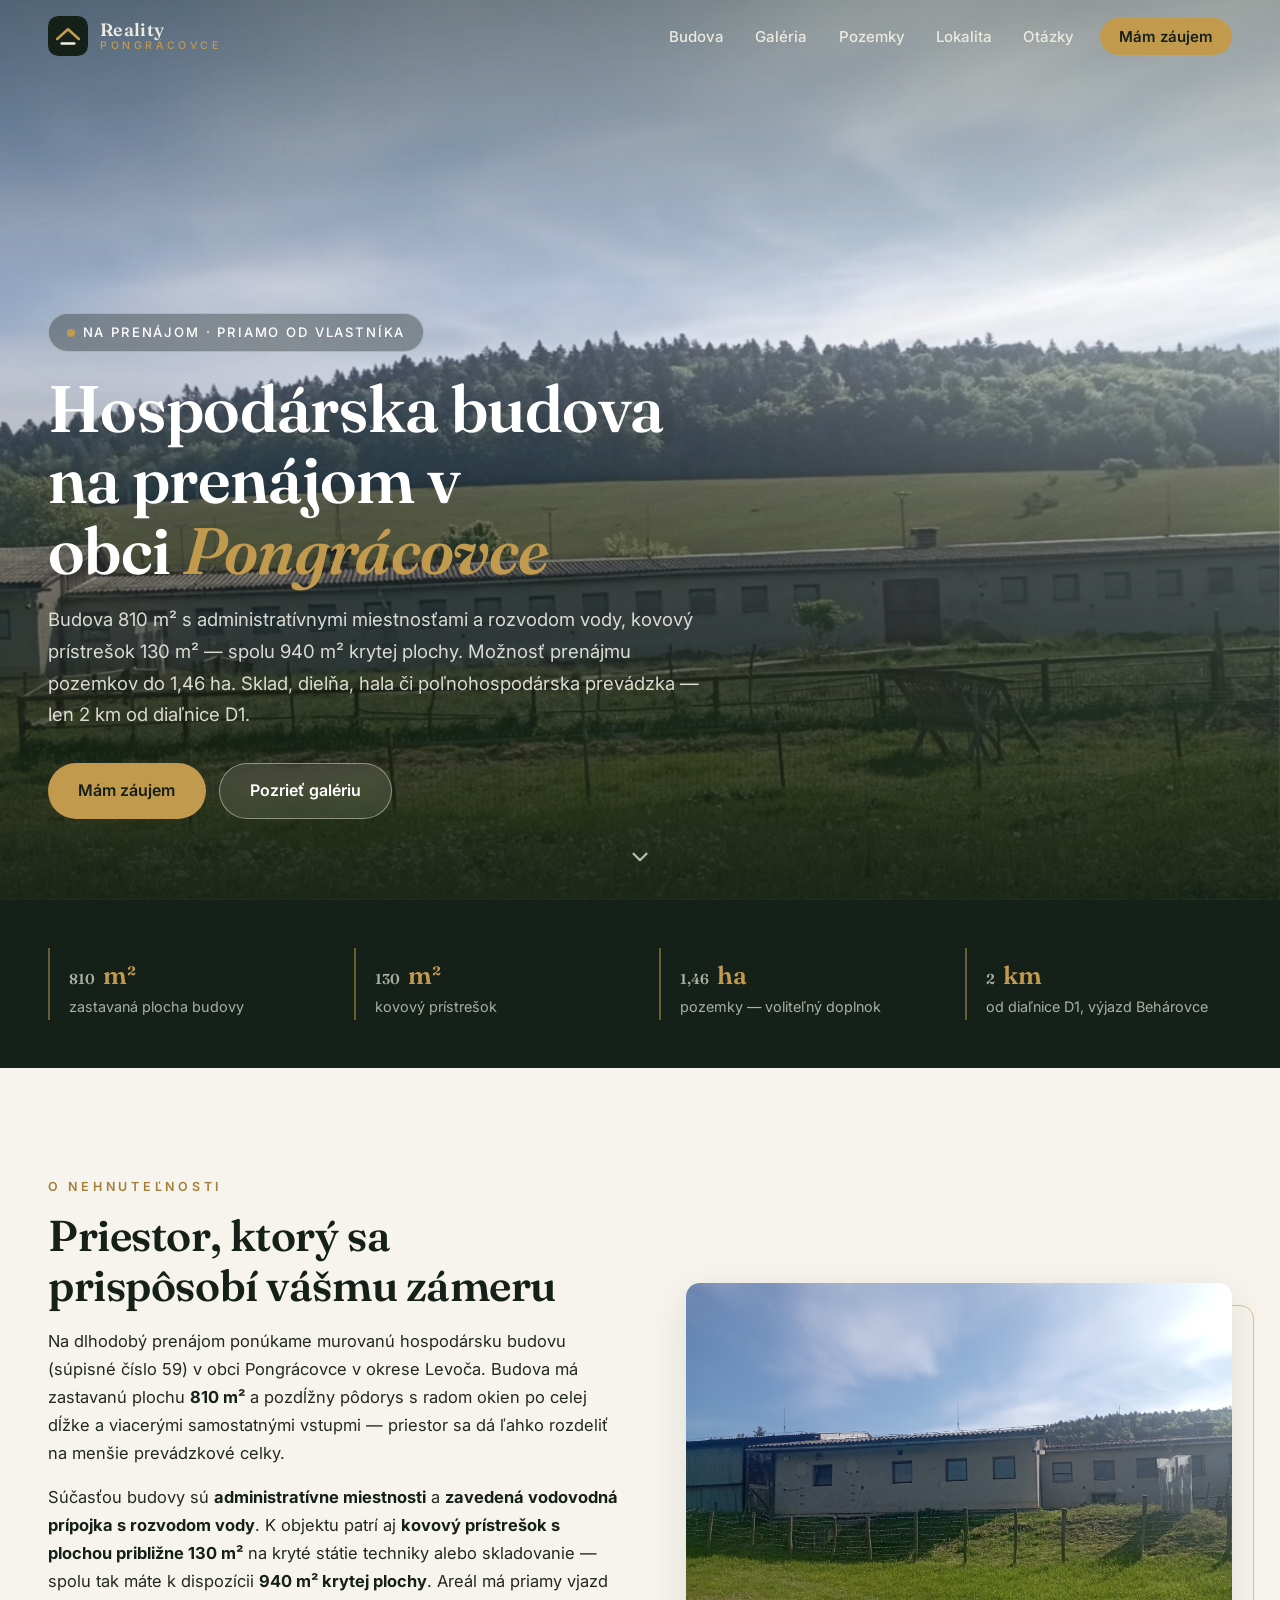
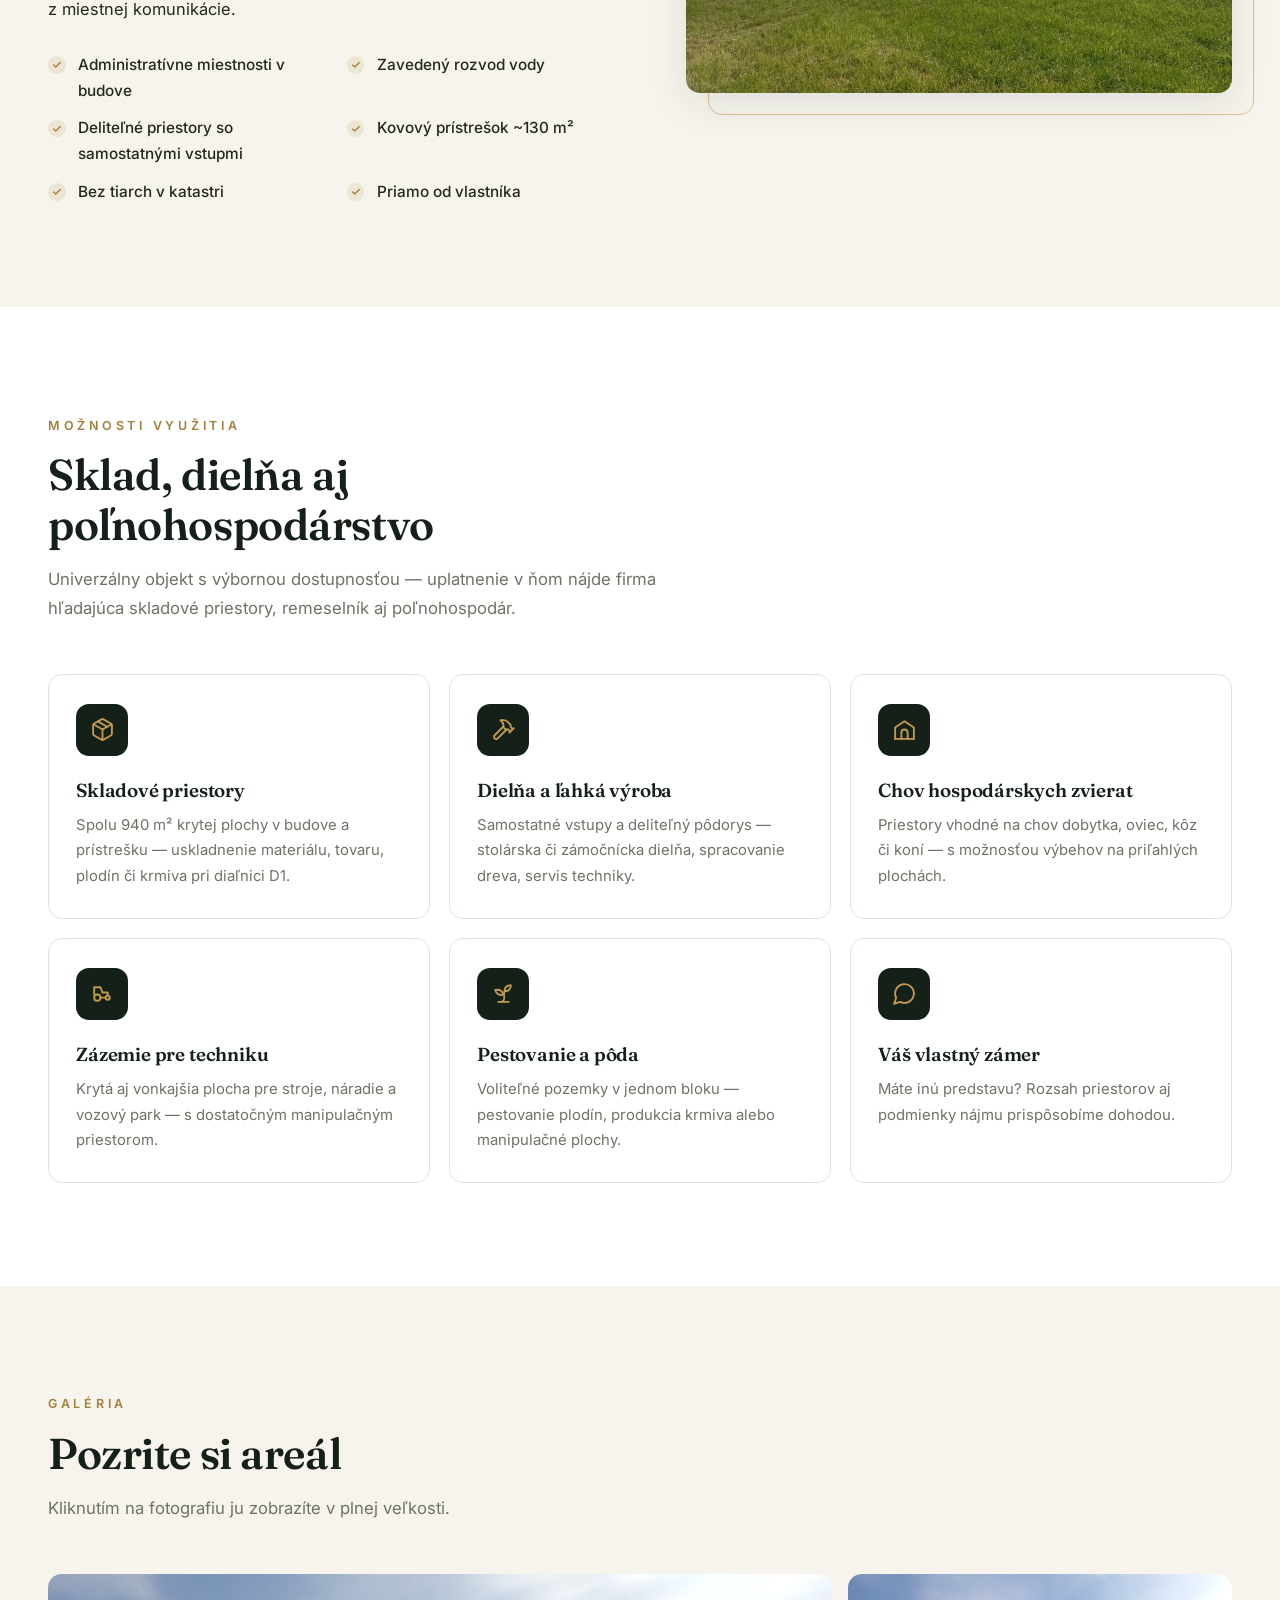
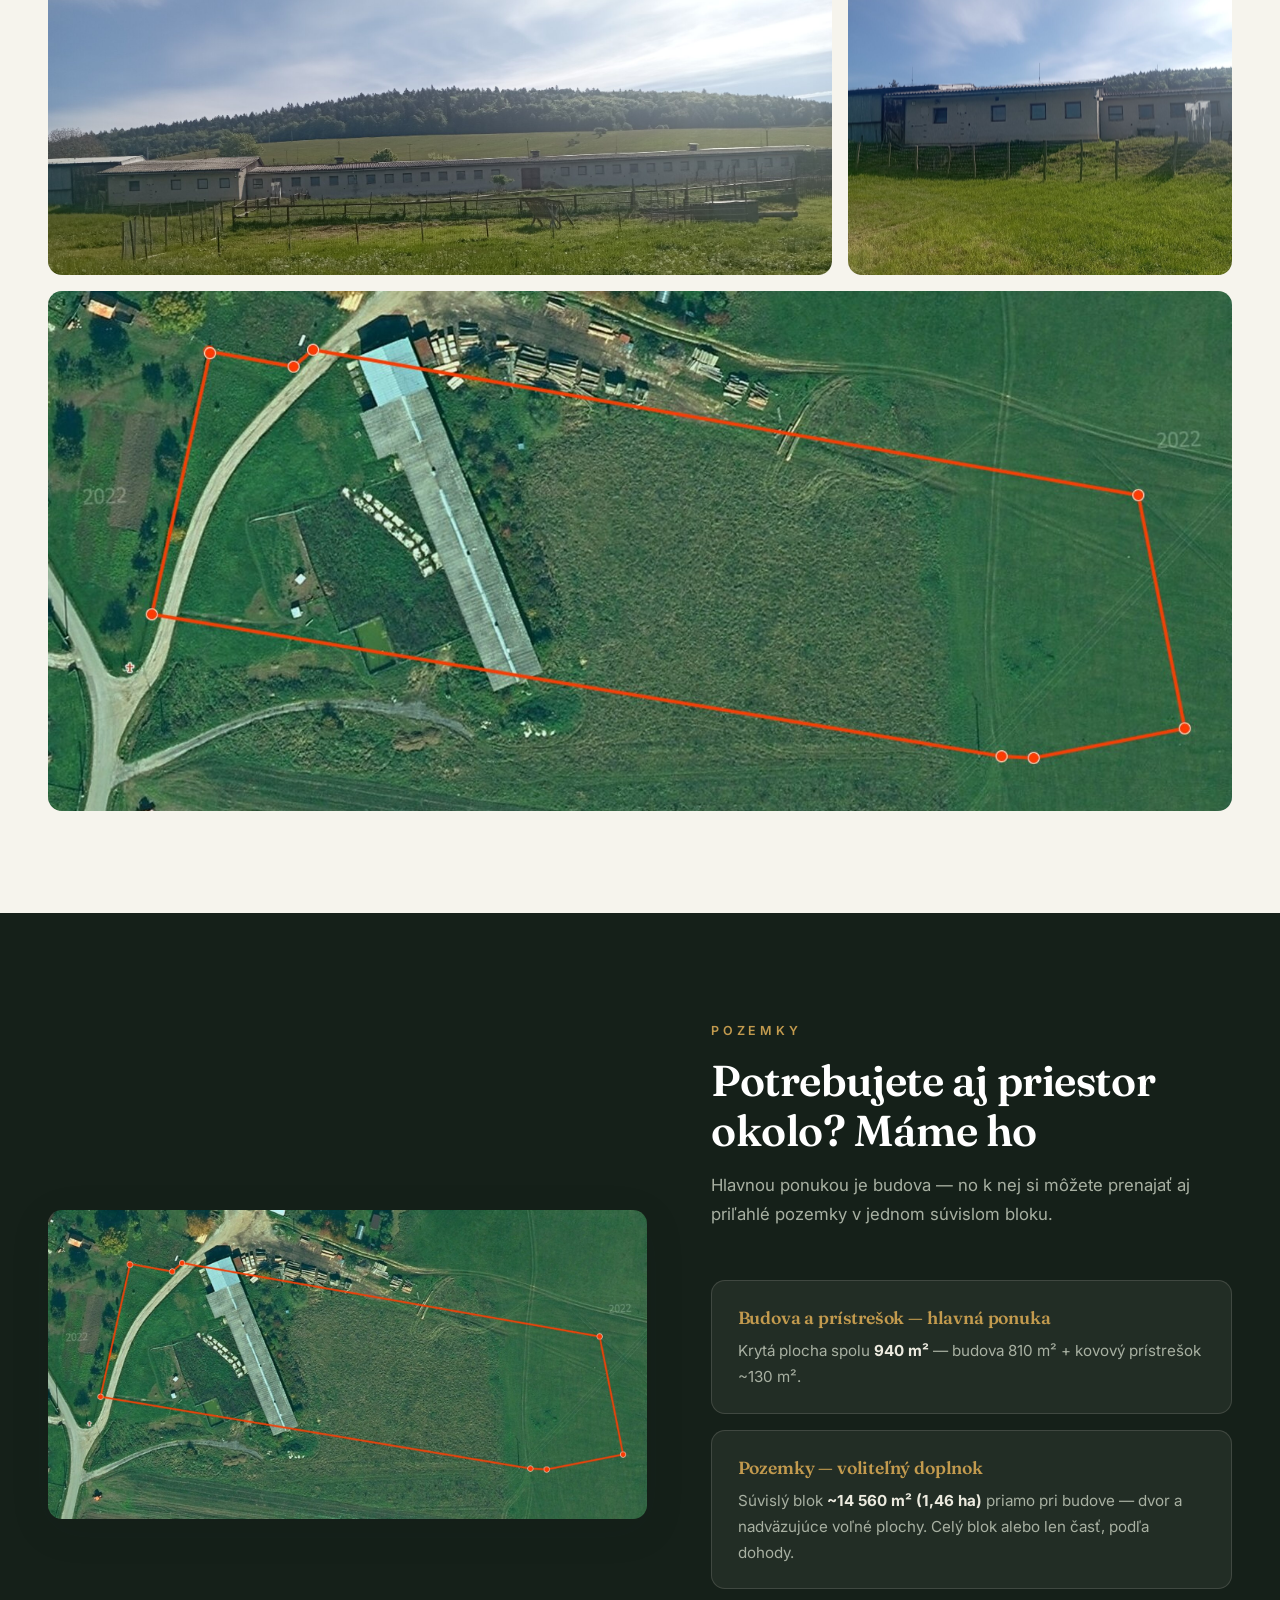
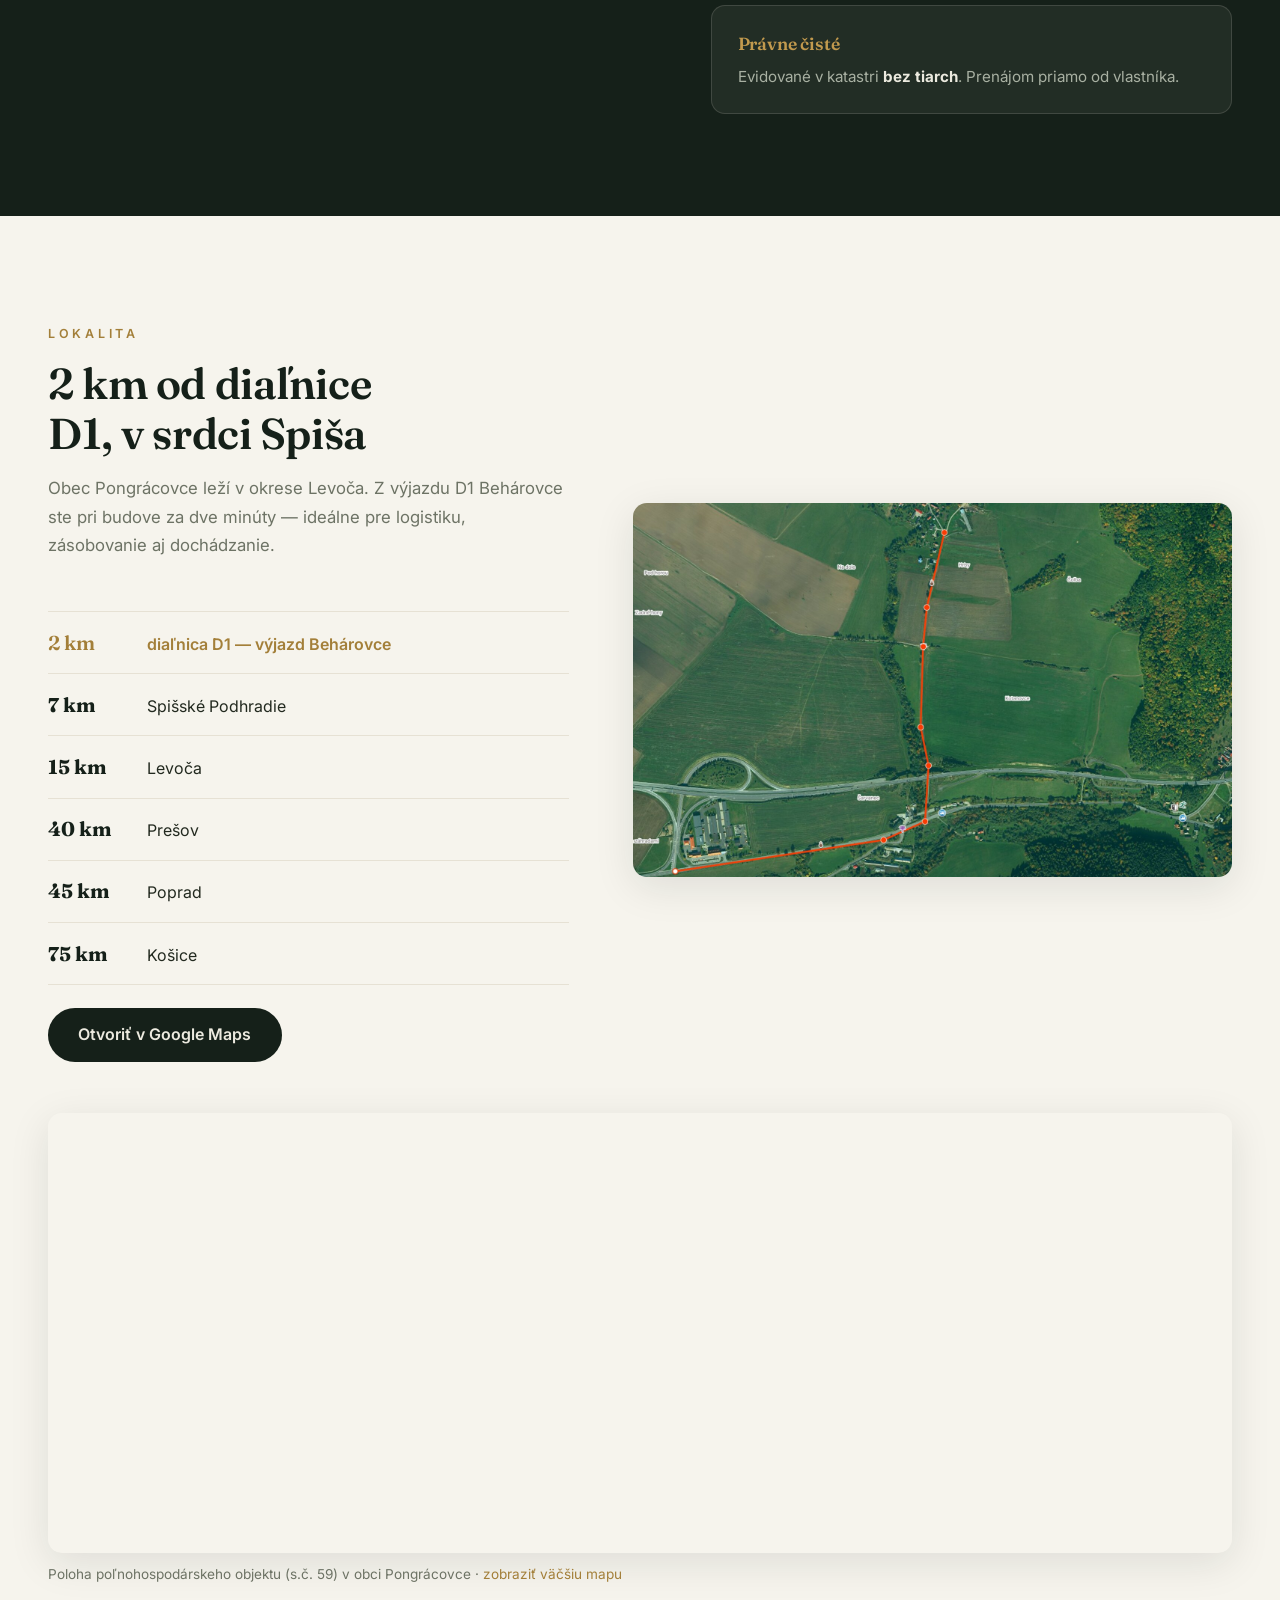
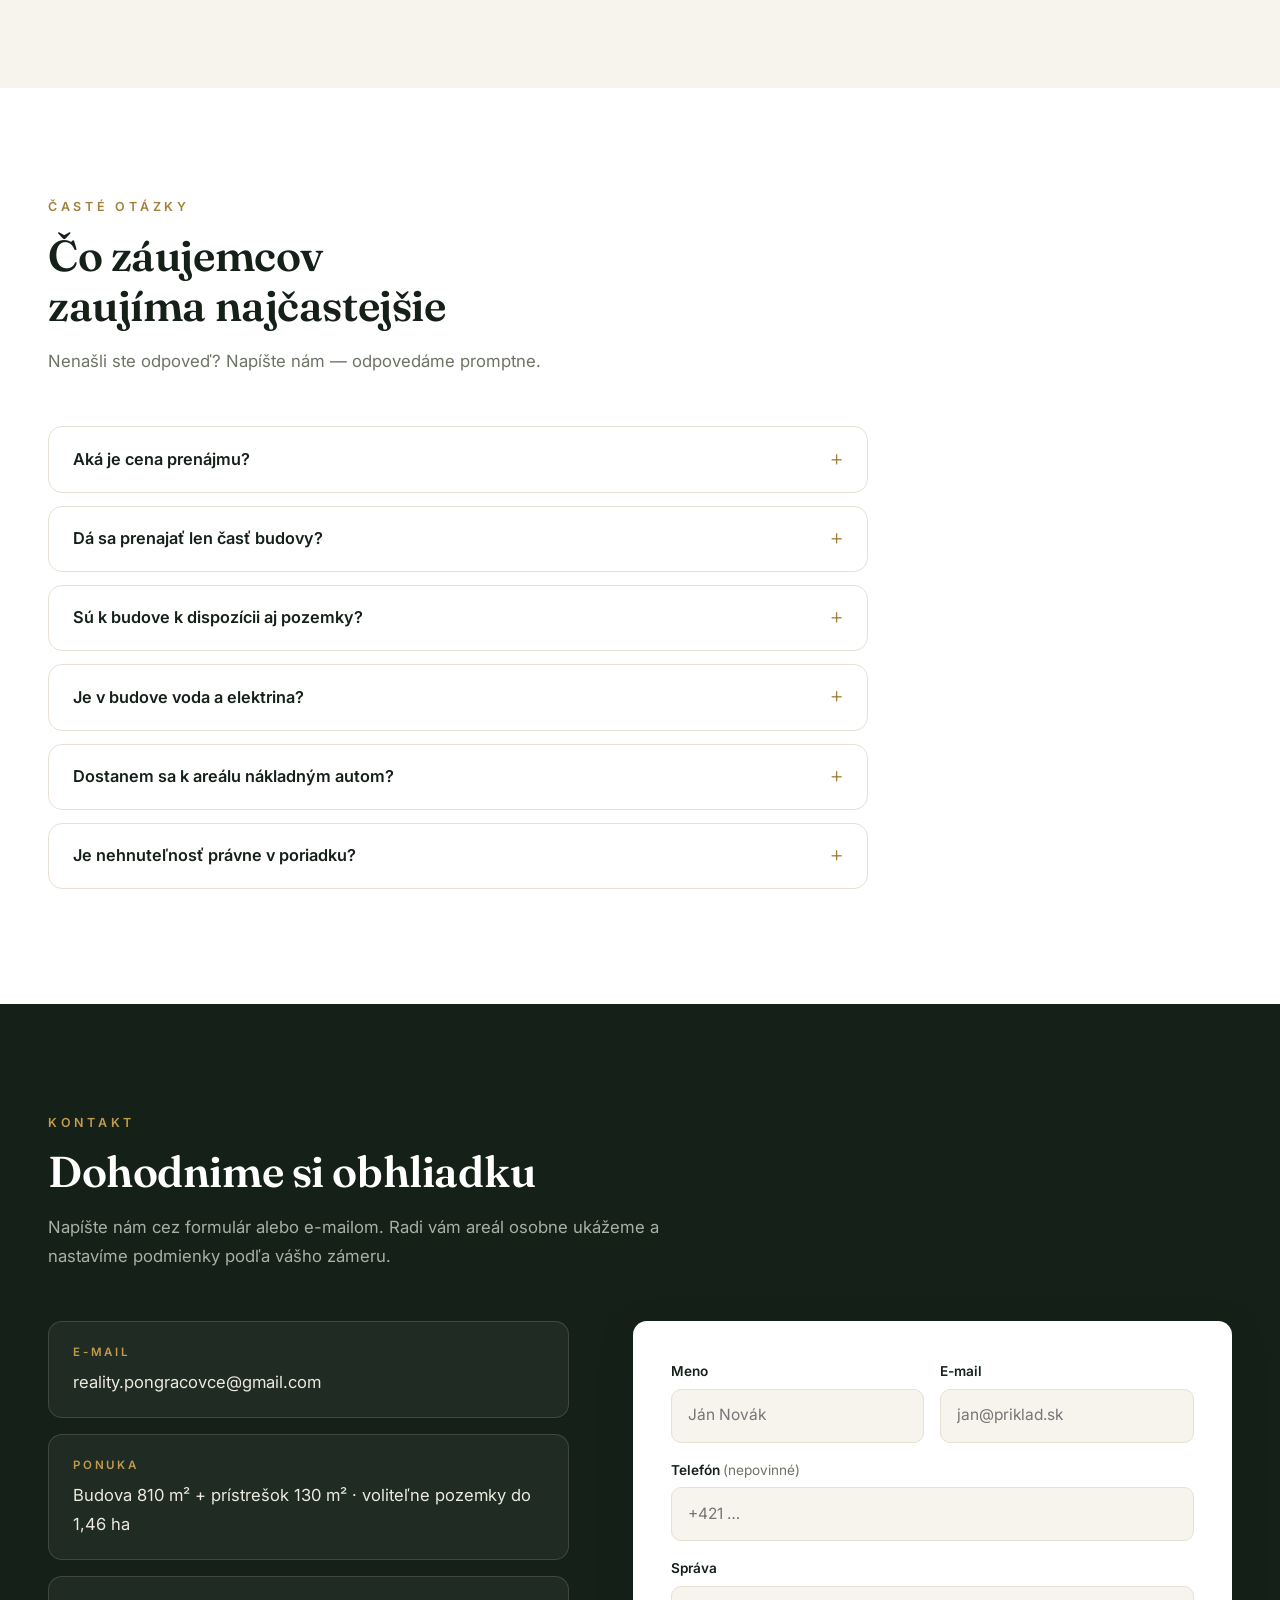
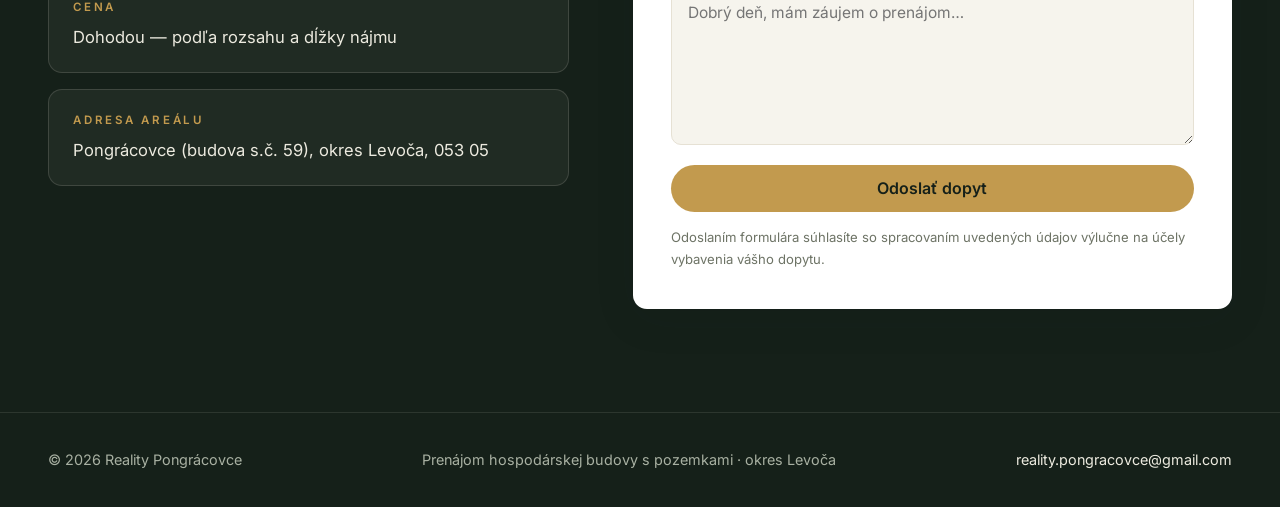
==== index.html @ be2dffda "favicon.ico pre Google a staršie prehliadače" ====
<!DOCTYPE html>
<html lang="sk">
<head>
  <meta charset="UTF-8">
  <meta name="viewport" content="width=device-width, initial-scale=1.0">
  <title>Prenájom hospodárskej budovy s pozemkami | Pongrácovce, okres Levoča — 2 km od D1</title>
  <meta name="description" content="Hospodárska budova na prenájom v obci Pongrácovce (okres Levoča, Spiš) — budova 810 m² a prístrešok 130 m², spolu 940 m² krytej plochy, administratívne miestnosti a rozvod vody. Vhodná ako sklad, dielňa, hala či priestor pre poľnohospodárstvo. Len 2 km od diaľnice D1, priamo od vlastníka.">
  <link rel="canonical" href="https://reality-pongracovce.github.io/">
  <link rel="icon" href="favicon.ico" sizes="48x48 32x32 16x16">
  <link rel="icon" type="image/svg+xml" href="obrazky/logo.svg">
  <link rel="icon" type="image/png" sizes="48x48" href="obrazky/favicon-48.png">
  <link rel="apple-touch-icon" href="obrazky/apple-touch-icon.png">
  <meta property="og:type" content="website">
  <meta property="og:url" content="https://reality-pongracovce.github.io/">
  <meta property="og:title" content="Prenájom hospodárskej budovy s pozemkami — Pongrácovce, 2 km od D1">
  <meta property="og:description" content="Budova 810 m² + prístrešok 130 m² — spolu 940 m² krytej plochy, možnosť pozemkov ~1,46 ha. Sklad, dielňa, hala či poľnohospodárstvo. Priamo od vlastníka.">
  <meta property="og:image" content="https://reality-pongracovce.github.io/obrazky/hospodarska-budova-panorama.jpg">
  <meta property="og:locale" content="sk_SK">
  <link rel="preconnect" href="https://fonts.googleapis.com">
  <link rel="preconnect" href="https://fonts.gstatic.com" crossorigin>
  <link href="https://fonts.googleapis.com/css2?family=Fraunces:ital,wght@0,400;0,600;1,600&family=Inter:wght@400;500;600&display=swap" rel="stylesheet">
  <link rel="stylesheet" href="css/style.css">
  <script type="application/ld+json">
  {
    "@context": "https://schema.org",
    "@type": "Offer",
    "name": "Prenájom hospodárskej budovy s pozemkami — Pongrácovce",
    "url": "https://reality-pongracovce.github.io/",
    "image": "https://reality-pongracovce.github.io/obrazky/hospodarska-budova-panorama.jpg",
    "description": "Hospodárska budova 810 m² s kovovým prístreškom 130 m² na dlhodobý prenájom, 2 km od diaľnice D1 (výjazd Behárovce). Možnosť prenájmu aj priľahlých pozemkov ~14 560 m². Priamo od vlastníka.",
    "businessFunction": "http://purl.org/goodrelations/v1#LeaseOut",
    "areaServed": "Pongrácovce, okres Levoča, Slovensko",
    "availability": "https://schema.org/InStock"
  }
  </script>
  <script type="application/ld+json">
  {
    "@context": "https://schema.org",
    "@type": "FAQPage",
    "mainEntity": [
      {
        "@type": "Question",
        "name": "Aká je cena prenájmu hospodárskej budovy?",
        "acceptedAnswer": { "@type": "Answer", "text": "Cena je dohodou — závisí od rozsahu prenajatých priestorov, prípadných pozemkov a dĺžky nájmu. Napíšte nám a pripravíme férovú ponuku." }
      },
      {
        "@type": "Question",
        "name": "Dá sa prenajať len časť budovy?",
        "acceptedAnswer": { "@type": "Answer", "text": "Áno. Budova má pozdĺžny pôdorys so samostatnými vstupmi, takže sa dá ľahko rozdeliť na viacero prevádzkových častí." }
      },
      {
        "@type": "Question",
        "name": "Sú k budove k dispozícii aj pozemky?",
        "acceptedAnswer": { "@type": "Answer", "text": "Áno, voliteľne. K budove je možné prenajať súvislý blok pozemkov s výmerou približne 14 560 m² — celý alebo len časť, podľa vašich potrieb." }
      },
      {
        "@type": "Question",
        "name": "Je v budove voda a elektrina?",
        "acceptedAnswer": { "@type": "Answer", "text": "V budove je zavedená vodovodná prípojka s rozvodom vody. Elektrické vedenie je pri hranici pozemku — prípojku si nájomca môže zriadiť podľa vlastných potrieb." }
      },
      {
        "@type": "Question",
        "name": "Dostanem sa k areálu nákladným autom?",
        "acceptedAnswer": { "@type": "Answer", "text": "Áno. Areál má priamy vjazd z miestnej komunikácie s dostatočným manipulačným priestorom pre nákladné vozidlá a poľnohospodársku techniku. Diaľnica D1 (výjazd Behárovce) je vzdialená 2 km." }
      },
      {
        "@type": "Question",
        "name": "Je nehnuteľnosť právne v poriadku?",
        "acceptedAnswer": { "@type": "Answer", "text": "Áno, nehnuteľnosti sú v katastri evidované bez tiarch a prenajímate si priamo od vlastníka." }
      }
    ]
  }
  </script>
</head>
<body>

<header class="top">
  <div class="top-in">
    <a class="brand" href="#uvod" aria-label="Reality Pongrácovce — úvod">
      <img src="obrazky/logo.svg" alt="">
      <span class="brand-name">Reality<small>Pongrácovce</small></span>
    </a>
    <button class="burger" aria-label="Otvoriť menu">
      <svg viewBox="0 0 24 24" fill="none" stroke="currentColor" stroke-width="2" stroke-linecap="round"><line x1="4" y1="7" x2="20" y2="7"/><line x1="4" y1="12" x2="20" y2="12"/><line x1="4" y1="17" x2="20" y2="17"/></svg>
    </button>
    <nav>
      <ul class="nav">
        <li><a href="#budova">Budova</a></li>
        <li><a href="#galeria">Galéria</a></li>
        <li><a href="#pozemky">Pozemky</a></li>
        <li><a href="#lokalita">Lokalita</a></li>
        <li><a href="#faq">Otázky</a></li>
        <li><a href="#kontakt" class="nav-cta">Mám záujem</a></li>
      </ul>
    </nav>
  </div>
</header>

<section class="hero" id="uvod">
  <div class="hero-img">
    <img src="obrazky/hospodarska-budova-panorama.jpg" alt="Hospodárska budova na prenájom v obci Pongrácovce, okres Levoča" fetchpriority="high">
  </div>
  <div class="hero-in">
    <span class="badge">Na prenájom · priamo od vlastníka</span>
    <h1>Hospodárska budova na prenájom v obci <em>Pongrácovce</em></h1>
    <p class="hero-sub">Budova 810 m² s administratívnymi miestnosťami a rozvodom vody, kovový prístrešok 130 m² — spolu 940 m² krytej plochy. Možnosť prenájmu pozemkov do 1,46 ha. Sklad, dielňa, hala či poľnohospodárska prevádzka — len 2 km od diaľnice D1.</p>
    <div class="hero-cta">
      <a class="btn btn-brass" href="#kontakt">Mám záujem</a>
      <a class="btn btn-ghost" href="#galeria">Pozrieť galériu</a>
    </div>
  </div>
  <a class="scroll-hint" href="#parametre" aria-label="Posunúť nižšie">
    <svg viewBox="0 0 24 24" fill="none" stroke="currentColor" stroke-width="2" stroke-linecap="round" stroke-linejoin="round"><path d="m6 9 6 6 6-6"/></svg>
  </a>
</section>

<section class="stats" id="parametre">
  <div class="stats-in">
    <div class="stat reveal"><b><span data-count="810">0</span> <span class="unit">m²</span></b><span>zastavaná plocha budovy</span></div>
    <div class="stat reveal reveal-d1"><b><span data-count="130">0</span> <span class="unit">m²</span></b><span>kovový prístrešok</span></div>
    <div class="stat reveal reveal-d2"><b><span data-count="1,46">0</span> <span class="unit">ha</span></b><span>pozemky — voliteľný doplnok</span></div>
    <div class="stat reveal reveal-d3"><b><span data-count="2">0</span> <span class="unit">km</span></b><span>od diaľnice D1, výjazd Behárovce</span></div>
  </div>
</section>

<section class="sec" id="budova">
  <div class="wrap about">
    <div class="reveal">
      <span class="kicker">O nehnuteľnosti</span>
      <h2>Priestor, ktorý sa prispôsobí vášmu zámeru</h2>
      <p>Na dlhodobý prenájom ponúkame murovanú hospodársku budovu (súpisné číslo 59) v obci Pongrácovce v okrese Levoča. Budova má zastavanú plochu <strong>810 m²</strong> a pozdĺžny pôdorys s radom okien po celej dĺžke a viacerými samostatnými vstupmi — priestor sa dá ľahko rozdeliť na menšie prevádzkové celky.</p>
      <p>Súčasťou budovy sú <strong>administratívne miestnosti</strong> a <strong>zavedená vodovodná prípojka s rozvodom vody</strong>. K objektu patrí aj <strong>kovový prístrešok s plochou približne 130 m²</strong> na kryté státie techniky alebo skladovanie — spolu tak máte k dispozícii <strong>940 m² krytej plochy</strong>. Areál má priamy vjazd z miestnej komunikácie.</p>
      <ul class="checks">
        <li>Administratívne miestnosti v budove</li>
        <li>Zavedený rozvod vody</li>
        <li>Deliteľné priestory so samostatnými vstupmi</li>
        <li>Kovový prístrešok ~130 m²</li>
        <li>Bez tiarch v katastri</li>
        <li>Priamo od vlastníka</li>
      </ul>
    </div>
    <div class="about-media reveal reveal-d1">
      <img src="obrazky/hospodarska-budova-fasada.jpg" alt="Fasáda hospodárskej budovy s radom okien — nájom budovy Pongrácovce">
    </div>
  </div>
</section>

<section class="sec sec-white" id="vyuzitie">
  <div class="wrap">
    <span class="kicker reveal">Možnosti využitia</span>
    <h2 class="reveal">Sklad, dielňa aj poľnohospodárstvo</h2>
    <p class="lead reveal">Univerzálny objekt s výbornou dostupnosťou — uplatnenie v ňom nájde firma hľadajúca skladové priestory, remeselník aj poľnohospodár.</p>
    <div class="uses">
      <article class="use reveal">
        <div class="ic"><svg viewBox="0 0 24 24" fill="none" stroke="currentColor" stroke-width="1.8" stroke-linecap="round" stroke-linejoin="round"><path d="M16.5 9.4 7.55 4.24"/><path d="M21 16V8a2 2 0 0 0-1-1.73l-7-4a2 2 0 0 0-2 0l-7 4A2 2 0 0 0 3 8v8a2 2 0 0 0 1 1.73l7 4a2 2 0 0 0 2 0l7-4A2 2 0 0 0 21 16z"/><polyline points="3.29 7 12 12 20.71 7"/><line x1="12" y1="22" x2="12" y2="12"/></svg></div>
        <h3>Skladové priestory</h3>
        <p>Spolu 940 m² krytej plochy v budove a prístrešku — uskladnenie materiálu, tovaru, plodín či krmiva pri diaľnici D1.</p>
      </article>
      <article class="use reveal reveal-d1">
        <div class="ic"><svg viewBox="0 0 24 24" fill="none" stroke="currentColor" stroke-width="1.8" stroke-linecap="round" stroke-linejoin="round"><path d="m15 12-8.5 8.5a2.12 2.12 0 1 1-3-3L12 9"/><path d="M17.64 15 22 10.64"/><path d="m20.91 11.7-1.25-1.25c-.6-.6-.93-1.4-.93-2.25v-.86L16.01 4.6a5.56 5.56 0 0 0-3.94-1.64H9l.92.82A6.18 6.18 0 0 1 12 8.4v1.56l2 2h2.47l2.26 1.91"/></svg></div>
        <h3>Dielňa a ľahká výroba</h3>
        <p>Samostatné vstupy a deliteľný pôdorys — stolárska či zámočnícka dielňa, spracovanie dreva, servis techniky.</p>
      </article>
      <article class="use reveal reveal-d2">
        <div class="ic"><svg viewBox="0 0 24 24" fill="none" stroke="currentColor" stroke-width="1.8" stroke-linecap="round" stroke-linejoin="round"><path d="M3 21V10l9-6 9 6v11"/><path d="M3 21h18"/><path d="M9 21v-6a3 3 0 0 1 6 0v6"/></svg></div>
        <h3>Chov hospodárskych zvierat</h3>
        <p>Priestory vhodné na chov dobytka, oviec, kôz či koní — s možnosťou výbehov na priľahlých plochách.</p>
      </article>
      <article class="use reveal">
        <div class="ic"><svg viewBox="0 0 24 24" fill="none" stroke="currentColor" stroke-width="1.8" stroke-linecap="round" stroke-linejoin="round"><path d="M4 13V6h6l2 5"/><path d="M12 11h5v3"/><circle cx="7" cy="16" r="3"/><circle cx="17" cy="16" r="2"/><path d="M10 16h5"/></svg></div>
        <h3>Zázemie pre techniku</h3>
        <p>Krytá aj vonkajšia plocha pre stroje, náradie a vozový park — s dostatočným manipulačným priestorom.</p>
      </article>
      <article class="use reveal reveal-d1">
        <div class="ic"><svg viewBox="0 0 24 24" fill="none" stroke="currentColor" stroke-width="1.8" stroke-linecap="round" stroke-linejoin="round"><path d="M7 20h10"/><path d="M10 20c5.5-2.5.8-6.4 3-10"/><path d="M9.5 9.4c1.1.8 1.8 2.2 2.3 3.7-2 .4-3.5.4-4.8-.3-1.2-.6-2.3-1.9-3-4.2 2.8-.5 4.4 0 5.5.8z"/><path d="M14.1 6a7 7 0 0 0-1.1 4c1.9-.1 3.3-.6 4.3-1.4 1-1 1.6-2.3 1.7-4.6-2.7.1-4 1-4.9 2z"/></svg></div>
        <h3>Pestovanie a pôda</h3>
        <p>Voliteľné pozemky v jednom bloku — pestovanie plodín, produkcia krmiva alebo manipulačné plochy.</p>
      </article>
      <article class="use reveal reveal-d2">
        <div class="ic"><svg viewBox="0 0 24 24" fill="none" stroke="currentColor" stroke-width="1.8" stroke-linecap="round" stroke-linejoin="round"><path d="M7.9 20A9 9 0 1 0 4 16.1L2 22Z"/></svg></div>
        <h3>Váš vlastný zámer</h3>
        <p>Máte inú predstavu? Rozsah priestorov aj podmienky nájmu prispôsobíme dohodou.</p>
      </article>
    </div>
  </div>
</section>

<section class="sec" id="galeria">
  <div class="wrap">
    <span class="kicker reveal">Galéria</span>
    <h2 class="reveal">Pozrite si areál</h2>
    <p class="lead reveal">Kliknutím na fotografiu ju zobrazíte v plnej veľkosti.</p>
    <div class="gallery">
      <figure class="wide reveal">
        <img src="obrazky/hospodarska-budova-panorama.jpg" alt="Panoráma hospodárskej budovy na prenájom — Pongrácovce, okres Levoča" loading="lazy">
        <figcaption>Celkový pohľad na budovu</figcaption>
      </figure>
      <figure class="reveal reveal-d1">
        <img src="obrazky/hospodarska-budova-fasada.jpg" alt="Fasáda prenajímanej hospodárskej budovy s oknami" loading="lazy">
        <figcaption>Fasáda s radom okien</figcaption>
      </figure>
      <figure class="full reveal">
        <img src="obrazky/letecka-mapa-hranice-pozemkov.jpg" alt="Letecká snímka pozemkov s vyznačenými hranicami" loading="lazy">
        <figcaption>Letecká snímka s hranicami pozemkov</figcaption>
      </figure>
    </div>
  </div>
</section>

<section class="sec sec-dark" id="pozemky">
  <div class="wrap land">
    <div class="reveal">
      <img src="obrazky/letecka-mapa-hranice-pozemkov.jpg" alt="Súvislý blok pozemkov na prenájom pri hospodárskej budove — červené ohraničenie">
    </div>
    <div>
      <span class="kicker reveal">Pozemky</span>
      <h2 class="reveal">Potrebujete aj priestor okolo? Máme ho</h2>
      <p class="lead reveal">Hlavnou ponukou je budova — no k nej si môžete prenajať aj priľahlé pozemky v jednom súvislom bloku.</p>
      <div class="land-cards">
        <div class="land-card reveal">
          <h3>Budova a prístrešok — hlavná ponuka</h3>
          <p>Krytá plocha spolu <strong>940 m²</strong> — budova 810 m² + kovový prístrešok ~130 m².</p>
        </div>
        <div class="land-card reveal reveal-d1">
          <h3>Pozemky — voliteľný doplnok</h3>
          <p>Súvislý blok <strong>~14 560 m² (1,46 ha)</strong> priamo pri budove — dvor a nadväzujúce voľné plochy. Celý blok alebo len časť, podľa dohody.</p>
        </div>
        <div class="land-card reveal reveal-d2">
          <h3>Právne čisté</h3>
          <p>Evidované v katastri <strong>bez tiarch</strong>. Prenájom priamo od vlastníka.</p>
        </div>
      </div>
    </div>
  </div>
</section>

<section class="sec" id="lokalita">
  <div class="wrap loc">
    <div>
      <span class="kicker reveal">Lokalita</span>
      <h2 class="reveal">2 km od diaľnice D1, v srdci Spiša</h2>
      <p class="lead reveal">Obec Pongrácovce leží v okrese Levoča. Z výjazdu D1 Behárovce ste pri budove za dve minúty — ideálne pre logistiku, zásobovanie aj dochádzanie.</p>
      <ul class="dist reveal">
        <li class="hl"><b>2 km</b> diaľnica D1 — výjazd Behárovce</li>
        <li><b>7 km</b> Spišské Podhradie</li>
        <li><b>15 km</b> Levoča</li>
        <li><b>40 km</b> Prešov</li>
        <li><b>45 km</b> Poprad</li>
        <li><b>75 km</b> Košice</li>
      </ul>
      <p class="reveal" style="margin-top: 1.4rem;">
        <a class="btn btn-dark" href="https://www.google.com/maps?q=49.01745,20.82452" target="_blank" rel="noopener">Otvoriť v Google Maps</a>
      </p>
    </div>
    <div class="reveal reveal-d1">
      <img src="obrazky/dialnica-d1-vzdialenost-2km.jpg" alt="Satelitná mapa — vzdialenosť 2 km z diaľnice D1 k budove v Pongrácovciach">
    </div>
  </div>
  <div class="wrap">
    <div class="map-embed reveal">
      <iframe
        title="Mapa — poľnohospodársky objekt Pongrácovce"
        src="https://www.openstreetmap.org/export/embed.html?bbox=20.80953%2C49.00945%2C20.83953%2C49.02545&amp;layer=mapnik&amp;marker=49.01745%2C20.82452"
        loading="lazy"
        referrerpolicy="no-referrer-when-downgrade"></iframe>
      <p class="map-note">Poloha poľnohospodárskeho objektu (s.č. 59) v obci Pongrácovce · <a href="https://www.openstreetmap.org/?mlat=49.01745&amp;mlon=20.82452#map=16/49.01745/20.82452" target="_blank" rel="noopener">zobraziť väčšiu mapu</a></p>
    </div>
  </div>
</section>

<section class="sec sec-white" id="faq">
  <div class="wrap">
    <span class="kicker reveal">Časté otázky</span>
    <h2 class="reveal">Čo záujemcov zaujíma najčastejšie</h2>
    <p class="lead reveal">Nenašli ste odpoveď? Napíšte nám — odpovedáme promptne.</p>
    <div class="faq">
      <details class="reveal">
        <summary>Aká je cena prenájmu?</summary>
        <div class="a">Cena je dohodou — závisí od rozsahu prenajatých priestorov, prípadných pozemkov a dĺžky nájmu. Napíšte nám, čo plánujete, a pripravíme férovú ponuku.</div>
      </details>
      <details class="reveal">
        <summary>Dá sa prenajať len časť budovy?</summary>
        <div class="a">Áno. Budova má pozdĺžny pôdorys so samostatnými vstupmi, takže sa dá ľahko rozdeliť na viacero prevádzkových častí.</div>
      </details>
      <details class="reveal">
        <summary>Sú k budove k dispozícii aj pozemky?</summary>
        <div class="a">Áno, voliteľne. K budove je možné prenajať súvislý blok pozemkov s výmerou približne 14 560 m² — celý alebo len časť, podľa vašich potrieb.</div>
      </details>
      <details class="reveal">
        <summary>Je v budove voda a elektrina?</summary>
        <div class="a">V budove je zavedená vodovodná prípojka s rozvodom vody. Elektrické vedenie je pri hranici pozemku — prípojku si nájomca môže zriadiť podľa vlastných potrieb.</div>
      </details>
      <details class="reveal">
        <summary>Dostanem sa k areálu nákladným autom?</summary>
        <div class="a">Áno. Areál má priamy vjazd z miestnej komunikácie s dostatočným manipulačným priestorom pre nákladné vozidlá a poľnohospodársku techniku. Diaľnica D1 (výjazd Behárovce) je vzdialená 2 km.</div>
      </details>
      <details class="reveal">
        <summary>Je nehnuteľnosť právne v poriadku?</summary>
        <div class="a">Áno, nehnuteľnosti sú v katastri evidované bez tiarch a prenajímate si priamo od vlastníka.</div>
      </details>
    </div>
  </div>
</section>

<section class="sec sec-dark" id="kontakt">
  <div class="wrap">
    <span class="kicker reveal">Kontakt</span>
    <h2 class="reveal">Dohodnime si obhliadku</h2>
    <p class="lead reveal">Napíšte nám cez formulár alebo e-mailom. Radi vám areál osobne ukážeme a nastavíme podmienky podľa vášho zámeru.</p>
    <div class="contact">
      <div class="c-cards">
        <div class="c-card reveal">
          <h3>E-mail</h3>
          <p><a href="mailto:reality.pongracovce@gmail.com">reality.pongracovce@gmail.com</a></p>
        </div>
        <div class="c-card reveal reveal-d1">
          <h3>Ponuka</h3>
          <p>Budova 810 m² + prístrešok 130 m² · voliteľne pozemky do 1,46 ha</p>
        </div>
        <div class="c-card reveal reveal-d2">
          <h3>Cena</h3>
          <p>Dohodou — podľa rozsahu a dĺžky nájmu</p>
        </div>
        <div class="c-card reveal reveal-d3">
          <h3>Adresa areálu</h3>
          <p>Pongrácovce (budova s.č. 59), okres Levoča, 053 05</p>
        </div>
      </div>
      <form class="form reveal reveal-d1" action="https://formsubmit.co/reality.pongracovce@gmail.com" method="POST">
        <input type="hidden" name="_subject" value="Dopyt z webu — Reality Pongrácovce">
        <input type="hidden" name="_captcha" value="true">
        <input type="text" name="_honey" style="display:none">
        <div class="form-grid">
          <div class="field">
            <label for="meno">Meno</label>
            <input type="text" id="meno" name="Meno" required autocomplete="name" placeholder="Ján Novák">
          </div>
          <div class="field">
            <label for="email">E-mail</label>
            <input type="email" id="email" name="E-mail" required autocomplete="email" placeholder="jan@priklad.sk">
          </div>
          <div class="field full">
            <label for="telefon">Telefón <span style="font-weight:400;color:var(--muted)">(nepovinné)</span></label>
            <input type="tel" id="telefon" name="Telefon" autocomplete="tel" placeholder="+421 …">
          </div>
          <div class="field full">
            <label for="sprava">Správa</label>
            <textarea id="sprava" name="Sprava" rows="5" required placeholder="Dobrý deň, mám záujem o prenájom…"></textarea>
          </div>
        </div>
        <button type="submit" class="btn btn-brass">Odoslať dopyt</button>
        <p class="note">Odoslaním formulára súhlasíte so spracovaním uvedených údajov výlučne na účely vybavenia vášho dopytu.</p>
      </form>
    </div>
  </div>
</section>

<footer class="foot">
  <div class="foot-in">
    <div>© 2026 Reality Pongrácovce</div>
    <div>Prenájom hospodárskej budovy s pozemkami · okres Levoča</div>
    <div><a href="mailto:reality.pongracovce@gmail.com">reality.pongracovce@gmail.com</a></div>
  </div>
</footer>

<a class="fab btn btn-brass" href="#kontakt">Mám záujem</a>

<div class="lightbox" role="dialog" aria-label="Zväčšená fotografia">
  <button class="lb-close" aria-label="Zavrieť">✕</button>
  <button class="lb-prev" aria-label="Predchádzajúca">‹</button>
  <img src="" alt="">
  <div class="cap"></div>
  <button class="lb-next" aria-label="Nasledujúca">›</button>
</div>

<script src="js/skripty.js"></script>
</body>
</html>
---- css/style.css ----
/* =========================================================
   Reality Pongrácovce — prémiový realitný dizajn
   Paleta: atramentová zeleň · mosadz · slonovina
   ========================================================= */
:root {
  --ink: #152019;          /* tmavá atramentovo-zelená */
  --ink-2: #1e2c22;        /* svetlejší tón tmavých sekcií */
  --brass: #c29a4e;        /* mosadzný akcent */
  --brass-dark: #a37f39;
  --ivory: #f6f4ed;        /* slonovinové pozadie */
  --white: #ffffff;
  --stone: #e6e1d4;        /* jemné okraje */
  --text: #22291f;
  --muted: #6d7365;
  --on-dark: #eceadf;
  --on-dark-muted: #a8b0a2;
  --serif: "Fraunces", Georgia, serif;
  --sans: "Inter", "Segoe UI", Arial, sans-serif;
  --w: 1280px;
  --r: 14px;
  --shadow: 0 10px 40px rgba(21, 32, 25, 0.10);
  --shadow-sm: 0 2px 10px rgba(21, 32, 25, 0.07);
}

* { margin: 0; padding: 0; box-sizing: border-box; }

html { scroll-behavior: smooth; }

body {
  font-family: var(--sans);
  color: var(--text);
  background: var(--ivory);
  line-height: 1.7;
  font-size: 16.5px;
  -webkit-font-smoothing: antialiased;
}

img { max-width: 100%; display: block; }

a { color: var(--brass-dark); text-decoration: none; }

.wrap {
  max-width: var(--w);
  margin: 0 auto;
  padding: 0 clamp(1.25rem, 4vw, 3rem);
}

h1, h2, h3, .serif { font-family: var(--serif); font-weight: 600; letter-spacing: -0.01em; }

/* ---------- Odhalenie pri skrolovaní ---------- */
.reveal {
  opacity: 0;
  transform: translateY(28px);
  transition: opacity 0.8s cubic-bezier(0.16, 1, 0.3, 1), transform 0.8s cubic-bezier(0.16, 1, 0.3, 1);
}

.reveal.in { opacity: 1; transform: none; }

.reveal-d1 { transition-delay: 0.1s; }
.reveal-d2 { transition-delay: 0.2s; }
.reveal-d3 { transition-delay: 0.3s; }

@media (prefers-reduced-motion: reduce) {
  .reveal { opacity: 1; transform: none; transition: none; }
  html { scroll-behavior: auto; }
}

/* ---------- Hlavička ---------- */
.top {
  position: fixed;
  inset: 0 0 auto 0;
  z-index: 90;
  transition: background 0.35s ease, box-shadow 0.35s ease;
}

.top-in {
  max-width: var(--w);
  margin: 0 auto;
  padding: 1rem clamp(1.25rem, 4vw, 3rem);
  display: flex;
  align-items: center;
  justify-content: space-between;
  gap: 1.5rem;
}

.top.solid {
  background: rgba(246, 244, 237, 0.88);
  backdrop-filter: blur(14px);
  -webkit-backdrop-filter: blur(14px);
  box-shadow: 0 1px 0 rgba(21, 32, 25, 0.08);
}

.brand {
  display: flex;
  align-items: center;
  gap: 0.75rem;
  color: var(--on-dark);
  transition: color 0.35s ease;
}

.top.solid .brand { color: var(--ink); }

.brand img { width: 40px; height: 40px; border-radius: 10px; }

.brand-name {
  font-family: var(--serif);
  font-size: 1.12rem;
  font-weight: 600;
  letter-spacing: 0.02em;
  line-height: 1.2;
}

.brand-name small {
  display: block;
  font-family: var(--sans);
  font-size: 0.66rem;
  font-weight: 500;
  letter-spacing: 0.34em;
  text-transform: uppercase;
  color: var(--brass);
}

.nav { display: flex; align-items: center; gap: 0.25rem; list-style: none; }

.nav a {
  padding: 0.5rem 0.85rem;
  font-size: 0.94rem;
  font-weight: 500;
  color: var(--on-dark);
  border-radius: 8px;
  transition: color 0.35s ease, background 0.2s ease;
}

.top.solid .nav a { color: var(--text); }

.nav a:hover { background: rgba(194, 154, 78, 0.14); color: var(--brass); }

.nav .nav-cta {
  margin-left: 0.5rem;
  background: var(--brass);
  color: var(--ink);
  font-weight: 600;
  padding: 0.55rem 1.2rem;
  border-radius: 999px;
}

.nav .nav-cta:hover { background: var(--brass-dark); color: var(--white); }

.burger {
  display: none;
  background: none;
  border: 0;
  cursor: pointer;
  color: var(--on-dark);
  transition: color 0.35s ease;
  line-height: 0;
  padding: 0.4rem;
}

.top.solid .burger { color: var(--ink); }

.burger svg { width: 26px; height: 26px; }

/* ---------- Hero ---------- */
.hero {
  position: relative;
  min-height: 100svh;
  display: flex;
  align-items: flex-end;
  isolation: isolate;
  overflow: hidden;
}

.hero-img {
  position: absolute;
  inset: 0;
  z-index: -2;
}

.hero-img img {
  width: 100%;
  height: 100%;
  object-fit: cover;
  object-position: center 62%;
  transform: scale(1.06);
  animation: heroZoom 14s ease-out forwards;
}

@keyframes heroZoom { to { transform: scale(1); } }

.hero::after {
  content: "";
  position: absolute;
  inset: 0;
  z-index: -1;
  background:
    linear-gradient(180deg, rgba(21, 32, 25, 0.42) 0%, rgba(21, 32, 25, 0) 32%),
    linear-gradient(180deg, rgba(21, 32, 25, 0) 42%, rgba(21, 32, 25, 0.88) 100%);
}

.hero-in {
  width: 100%;
  max-width: var(--w);
  margin: 0 auto;
  padding: 0 clamp(1.25rem, 4vw, 3rem) clamp(4.5rem, 9vh, 7rem);
  color: var(--white);
}

.badge {
  display: inline-flex;
  align-items: center;
  gap: 0.5rem;
  border: 1px solid rgba(244, 241, 232, 0.4);
  background: rgba(21, 32, 25, 0.35);
  backdrop-filter: blur(8px);
  border-radius: 999px;
  padding: 0.45rem 1.1rem;
  font-size: 0.82rem;
  font-weight: 500;
  letter-spacing: 0.14em;
  text-transform: uppercase;
  margin-bottom: 1.4rem;
}

.badge::before {
  content: "";
  width: 8px;
  height: 8px;
  border-radius: 50%;
  background: var(--brass);
}

.hero h1 {
  font-size: clamp(2.2rem, 5.4vw, 4.1rem);
  line-height: 1.08;
  font-weight: 600;
  max-width: 17ch;
  margin-bottom: 1.1rem;
  text-wrap: balance;
}

.hero h1 em { font-style: italic; color: var(--brass); }

.hero-sub {
  max-width: 56ch;
  font-size: clamp(1rem, 1.5vw, 1.16rem);
  color: rgba(244, 241, 232, 0.88);
  margin-bottom: 2rem;
}

.hero-cta { display: flex; flex-wrap: wrap; gap: 0.8rem; }

.btn {
  display: inline-flex;
  align-items: center;
  gap: 0.55rem;
  padding: 0.85rem 1.9rem;
  border-radius: 999px;
  font-weight: 600;
  font-size: 1rem;
  border: 0;
  cursor: pointer;
  font-family: var(--sans);
  transition: transform 0.2s ease, background 0.2s ease, color 0.2s ease;
}

.btn:active { transform: scale(0.97); }

.btn-brass { background: var(--brass); color: var(--ink); }
.btn-brass:hover { background: var(--white); color: var(--ink); }

.btn-ghost {
  background: rgba(244, 241, 232, 0.1);
  color: var(--white);
  border: 1px solid rgba(244, 241, 232, 0.45);
  backdrop-filter: blur(8px);
}

.btn-ghost:hover { background: rgba(244, 241, 232, 0.22); }

.btn-dark { background: var(--ink); color: var(--on-dark); }
.btn-dark:hover { background: var(--ink-2); }

.scroll-hint {
  position: absolute;
  left: 50%;
  bottom: 1.4rem;
  transform: translateX(-50%);
  color: rgba(244, 241, 232, 0.75);
  animation: float 2.2s ease-in-out infinite;
}

.scroll-hint svg { width: 26px; height: 26px; }

@keyframes float {
  0%, 100% { transform: translate(-50%, 0); }
  50% { transform: translate(-50%, 8px); }
}

/* ---------- Pás parametrov ---------- */
.stats {
  background: var(--ink);
  color: var(--on-dark);
}

.stats-in {
  max-width: var(--w);
  margin: 0 auto;
  padding: clamp(2rem, 4vw, 3rem) clamp(1.25rem, 4vw, 3rem);
  display: grid;
  grid-template-columns: repeat(4, 1fr);
  gap: clamp(1.5rem, 3vw, 3rem);
}

.stat { border-left: 2px solid rgba(194, 154, 78, 0.5); padding-left: 1.2rem; }

.stat b {
  display: block;
  font-family: var(--serif);
  font-size: clamp(1.7rem, 3vw, 2.4rem);
  font-weight: 600;
  color: var(--white);
  line-height: 1.15;
}

.stat b .unit { color: var(--brass); font-size: 0.65em; }

.stat span { font-size: 0.9rem; color: var(--on-dark-muted); }

/* ---------- Sekcie ---------- */
.sec { padding: clamp(4rem, 8vw, 7rem) 0; }

.sec-white { background: var(--white); }
.sec-dark { background: var(--ink); color: var(--on-dark); }

.kicker {
  display: inline-block;
  font-size: 0.78rem;
  font-weight: 600;
  letter-spacing: 0.3em;
  text-transform: uppercase;
  color: var(--brass-dark);
  margin-bottom: 0.9rem;
}

.sec-dark .kicker { color: var(--brass); }

.sec h2 {
  font-size: clamp(1.8rem, 3.4vw, 2.7rem);
  line-height: 1.15;
  color: var(--ink);
  max-width: 22ch;
  margin-bottom: 1rem;
  text-wrap: balance;
}

.sec-dark h2 { color: var(--white); }

.lead {
  color: var(--muted);
  max-width: 62ch;
  font-size: 1.05rem;
  margin-bottom: clamp(2rem, 4vw, 3.2rem);
}

.sec-dark .lead { color: var(--on-dark-muted); }

/* ---------- O budove ---------- */
.about {
  display: grid;
  grid-template-columns: 1.05fr 1fr;
  gap: clamp(2rem, 5vw, 4.5rem);
  align-items: center;
}

.about-media { position: relative; }

.about-media img {
  border-radius: var(--r);
  box-shadow: var(--shadow);
  aspect-ratio: 4 / 3;
  object-fit: cover;
  width: 100%;
}

.about-media::before {
  content: "";
  position: absolute;
  inset: 1.4rem -1.4rem -1.4rem 1.4rem;
  border: 1px solid var(--brass);
  border-radius: var(--r);
  z-index: -1;
  opacity: 0.55;
}

.about p + p { margin-top: 1rem; }

.about p strong { color: var(--ink); }

.checks {
  list-style: none;
  margin-top: 1.8rem;
  display: grid;
  grid-template-columns: 1fr 1fr;
  gap: 0.7rem 1.5rem;
}

.checks li {
  position: relative;
  padding-left: 1.9rem;
  font-size: 0.96rem;
  font-weight: 500;
}

.checks li::before {
  content: "";
  position: absolute;
  left: 0;
  top: 0.3em;
  width: 1.15em;
  height: 1.15em;
  border-radius: 50%;
  background: rgba(194, 154, 78, 0.16) url("data:image/svg+xml,%3Csvg xmlns='http://www.w3.org/2000/svg' viewBox='0 0 24 24' fill='none' stroke='%23a37f39' stroke-width='3.2' stroke-linecap='round' stroke-linejoin='round'%3E%3Cpolyline points='20 6 9 17 4 12'/%3E%3C/svg%3E") center / 58% no-repeat;
}

/* ---------- Využitie ---------- */
.uses {
  display: grid;
  grid-template-columns: repeat(3, 1fr);
  gap: 1.2rem;
}

.use {
  background: var(--white);
  border: 1px solid var(--stone);
  border-radius: var(--r);
  padding: 1.8rem 1.7rem;
  transition: transform 0.3s ease, box-shadow 0.3s ease, border-color 0.3s ease;
}

.use:hover {
  transform: translateY(-6px);
  box-shadow: var(--shadow);
  border-color: rgba(194, 154, 78, 0.55);
}

.use .ic {
  width: 52px;
  height: 52px;
  border-radius: 13px;
  background: var(--ink);
  color: var(--brass);
  display: flex;
  align-items: center;
  justify-content: center;
  margin-bottom: 1.2rem;
}

.use .ic svg { width: 25px; height: 25px; }

.use h3 { font-size: 1.18rem; color: var(--ink); margin-bottom: 0.4rem; }

.use p { font-size: 0.93rem; color: var(--muted); }

/* ---------- Galéria ---------- */
.gallery {
  display: grid;
  grid-template-columns: repeat(12, 1fr);
  gap: 1rem;
}

.gallery figure {
  position: relative;
  margin: 0;
  border-radius: var(--r);
  overflow: hidden;
  cursor: zoom-in;
  grid-column: span 4;
}

.gallery figure.wide { grid-column: span 8; }
.gallery figure.full { grid-column: 1 / -1; }
.gallery figure.full img { max-height: 520px; }

.gallery img {
  width: 100%;
  height: 100%;
  min-height: 280px;
  max-height: 420px;
  object-fit: cover;
  transition: transform 0.6s cubic-bezier(0.16, 1, 0.3, 1);
}

.gallery figure:hover img { transform: scale(1.05); }

.gallery figcaption {
  position: absolute;
  inset: auto 0 0 0;
  padding: 2.2rem 1.2rem 0.9rem;
  font-size: 0.88rem;
  font-weight: 500;
  color: var(--white);
  background: linear-gradient(180deg, transparent, rgba(21, 32, 25, 0.75));
  opacity: 0;
  transition: opacity 0.3s ease;
}

.gallery figure:hover figcaption { opacity: 1; }

/* Lightbox */
.lightbox {
  position: fixed;
  inset: 0;
  z-index: 200;
  background: rgba(13, 19, 15, 0.95);
  display: none;
  flex-direction: column;
  align-items: center;
  justify-content: center;
  padding: 2rem;
}

.lightbox.open { display: flex; }

.lightbox img {
  max-width: 92vw;
  max-height: 80vh;
  object-fit: contain;
  border-radius: 8px;
}

.lightbox .cap { color: var(--on-dark); margin-top: 1rem; font-size: 0.95rem; }

.lightbox button {
  position: absolute;
  width: 3rem;
  height: 3rem;
  border-radius: 50%;
  border: 1px solid rgba(244, 241, 232, 0.3);
  background: rgba(244, 241, 232, 0.08);
  color: var(--white);
  font-size: 1.4rem;
  cursor: pointer;
  display: flex;
  align-items: center;
  justify-content: center;
  transition: background 0.2s ease;
}

.lightbox button:hover { background: rgba(194, 154, 78, 0.4); }

.lb-close { top: 1.2rem; right: 1.2rem; }
.lb-prev { left: 1.2rem; top: 50%; transform: translateY(-50%); }
.lb-next { right: 1.2rem; top: 50%; transform: translateY(-50%); }

/* ---------- Pozemky ---------- */
.land {
  display: grid;
  grid-template-columns: 1.15fr 1fr;
  gap: clamp(2rem, 5vw, 4rem);
  align-items: center;
}

.land img {
  border-radius: var(--r);
  box-shadow: var(--shadow);
  width: 100%;
}

.land-cards { display: grid; gap: 1rem; }

.land-card {
  background: rgba(244, 241, 232, 0.06);
  border: 1px solid rgba(244, 241, 232, 0.14);
  border-radius: var(--r);
  padding: 1.4rem 1.6rem;
}

.land-card h3 {
  font-size: 1.1rem;
  color: var(--brass);
  margin-bottom: 0.35rem;
}

.land-card p { font-size: 0.95rem; color: var(--on-dark-muted); }

.land-card p strong { color: var(--on-dark); }

/* ---------- Lokalita ---------- */
.loc {
  display: grid;
  grid-template-columns: 1fr 1.15fr;
  gap: clamp(2rem, 5vw, 4rem);
  align-items: center;
}

.loc img {
  border-radius: var(--r);
  box-shadow: var(--shadow);
  width: 100%;
}

.dist { list-style: none; display: grid; gap: 0; margin-top: 0.6rem; }

.dist li {
  display: flex;
  align-items: baseline;
  gap: 1rem;
  padding: 0.85rem 0;
  border-bottom: 1px solid var(--stone);
  font-size: 1rem;
}

.dist li:first-child { border-top: 1px solid var(--stone); }

.dist b {
  font-family: var(--serif);
  font-size: 1.25rem;
  color: var(--ink);
  min-width: 5.2rem;
}

.dist .hl b, .dist .hl { color: var(--brass-dark); font-weight: 600; }

.map-embed {
  margin-top: clamp(2rem, 4vw, 3.5rem);
}

.map-embed iframe {
  display: block;
  width: 100%;
  height: 440px;
  border: 0;
  border-radius: var(--r);
  box-shadow: var(--shadow);
}

.map-note {
  font-size: 0.85rem;
  color: var(--muted);
  margin-top: 0.6rem;
}

/* ---------- FAQ ---------- */
.faq { max-width: 820px; }

.faq details {
  background: var(--white);
  border: 1px solid var(--stone);
  border-radius: var(--r);
  margin-bottom: 0.8rem;
  overflow: hidden;
  transition: border-color 0.25s ease;
}

.faq details[open] { border-color: rgba(194, 154, 78, 0.6); }

.faq summary {
  list-style: none;
  cursor: pointer;
  padding: 1.15rem 1.5rem;
  font-weight: 600;
  font-size: 1.02rem;
  color: var(--ink);
  display: flex;
  justify-content: space-between;
  align-items: center;
  gap: 1rem;
}

.faq summary::-webkit-details-marker { display: none; }

.faq summary::after {
  content: "+";
  font-family: var(--serif);
  font-size: 1.5rem;
  color: var(--brass-dark);
  line-height: 1;
  transition: transform 0.25s ease;
  flex-shrink: 0;
}

.faq details[open] summary::after { transform: rotate(45deg); }

.faq .a { padding: 0 1.5rem 1.3rem; color: var(--muted); font-size: 0.97rem; }

/* ---------- Kontakt ---------- */
.contact {
  display: grid;
  grid-template-columns: 1fr 1.15fr;
  gap: clamp(2rem, 5vw, 4rem);
  align-items: start;
}

.c-cards { display: grid; gap: 1rem; }

.c-card {
  border: 1px solid rgba(244, 241, 232, 0.14);
  background: rgba(244, 241, 232, 0.05);
  border-radius: var(--r);
  padding: 1.3rem 1.5rem;
}

.c-card h3 {
  font-family: var(--sans);
  font-size: 0.72rem;
  font-weight: 600;
  letter-spacing: 0.24em;
  text-transform: uppercase;
  color: var(--brass);
  margin-bottom: 0.35rem;
}

.c-card p, .c-card a { color: var(--on-dark); font-size: 1.04rem; }

.c-card a:hover { color: var(--brass); }

.form {
  background: var(--white);
  border-radius: var(--r);
  padding: clamp(1.6rem, 3vw, 2.4rem);
  box-shadow: var(--shadow);
}

.form-grid { display: grid; grid-template-columns: 1fr 1fr; gap: 1rem; }

.field { display: grid; gap: 0.35rem; }

.field.full { grid-column: 1 / -1; }

.field label {
  font-size: 0.85rem;
  font-weight: 600;
  color: var(--ink);
}

.field input, .field textarea {
  width: 100%;
  padding: 0.8rem 1rem;
  border: 1px solid var(--stone);
  border-radius: 10px;
  font: inherit;
  font-size: 0.97rem;
  background: var(--ivory);
  transition: border-color 0.2s ease, background 0.2s ease;
}

.field input:focus, .field textarea:focus {
  outline: none;
  border-color: var(--brass);
  background: var(--white);
}

.form .btn { width: 100%; justify-content: center; margin-top: 1.2rem; }

.form .note { font-size: 0.82rem; color: var(--muted); margin-top: 0.9rem; }

/* ---------- Pätička ---------- */
.foot {
  background: var(--ink);
  border-top: 1px solid rgba(244, 241, 232, 0.1);
  color: var(--on-dark-muted);
  font-size: 0.9rem;
}

.foot-in {
  max-width: var(--w);
  margin: 0 auto;
  padding: 2.2rem clamp(1.25rem, 4vw, 3rem);
  display: flex;
  flex-wrap: wrap;
  gap: 1rem;
  align-items: center;
  justify-content: space-between;
}

.foot a { color: var(--on-dark); }
.foot a:hover { color: var(--brass); }

/* ---------- Plávajúce CTA (mobil) ---------- */
.fab {
  position: fixed;
  right: 1.1rem;
  bottom: 1.1rem;
  z-index: 80;
  display: none;
}

/* ---------- Responzivita ---------- */
@media (max-width: 1020px) {
  .stats-in { grid-template-columns: repeat(2, 1fr); }
  .uses { grid-template-columns: repeat(2, 1fr); }
  .about, .land, .loc, .contact { grid-template-columns: 1fr; }
  .about-media::before { display: none; }
  .gallery figure, .gallery figure.wide { grid-column: span 6; }
  .gallery figure.full { grid-column: 1 / -1; }
}

@media (max-width: 680px) {
  .nav {
    position: fixed;
    inset: 0;
    background: var(--ink);
    flex-direction: column;
    justify-content: center;
    gap: 0.6rem;
    display: none;
  }
  .nav.open { display: flex; }
  .nav a { font-size: 1.25rem; color: var(--on-dark); }
  .top.solid .nav a { color: var(--on-dark); }
  .nav .nav-cta { margin-left: 0; }
  .burger { display: block; position: relative; z-index: 95; }
  .gallery figure, .gallery figure.wide { grid-column: span 12; }
  .gallery img { min-height: 220px; }
  .checks { grid-template-columns: 1fr; }
  .form-grid { grid-template-columns: 1fr; }
  .fab { display: inline-flex; }
  .hero h1 { max-width: none; }
}
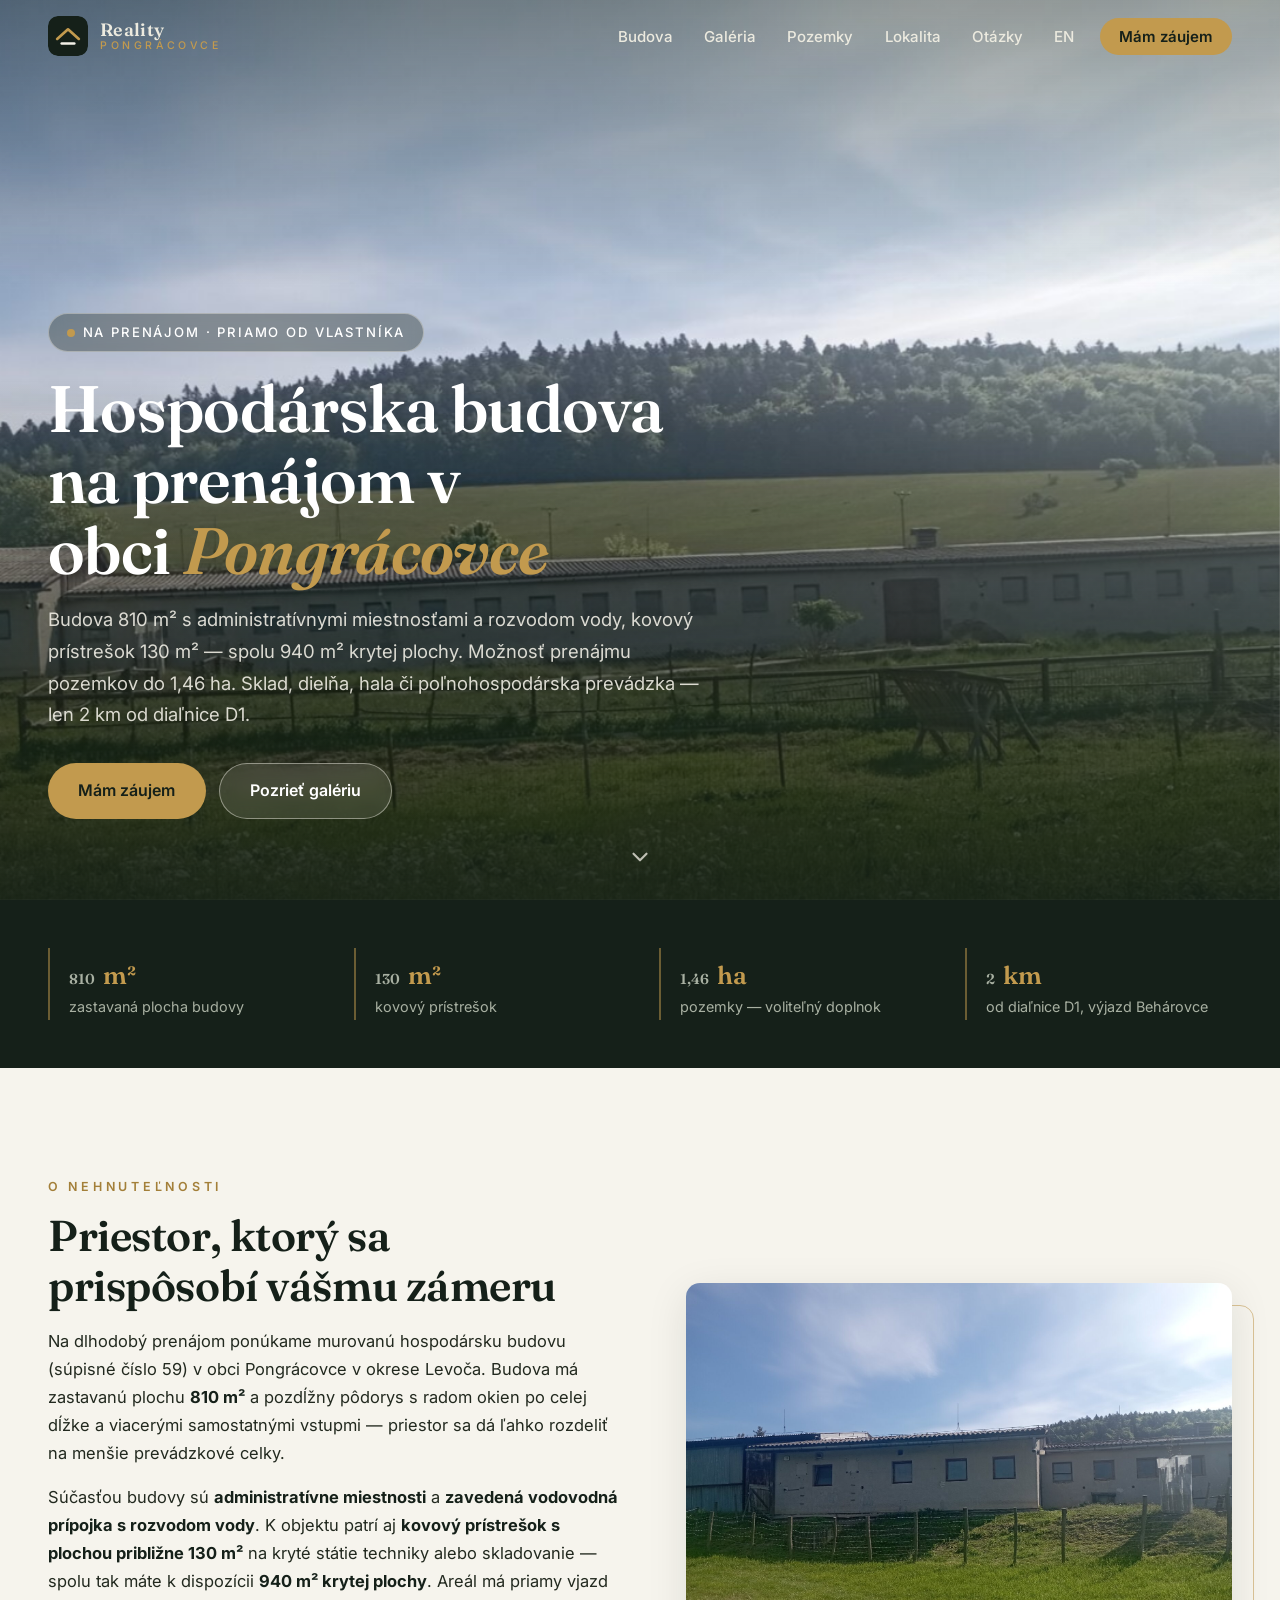
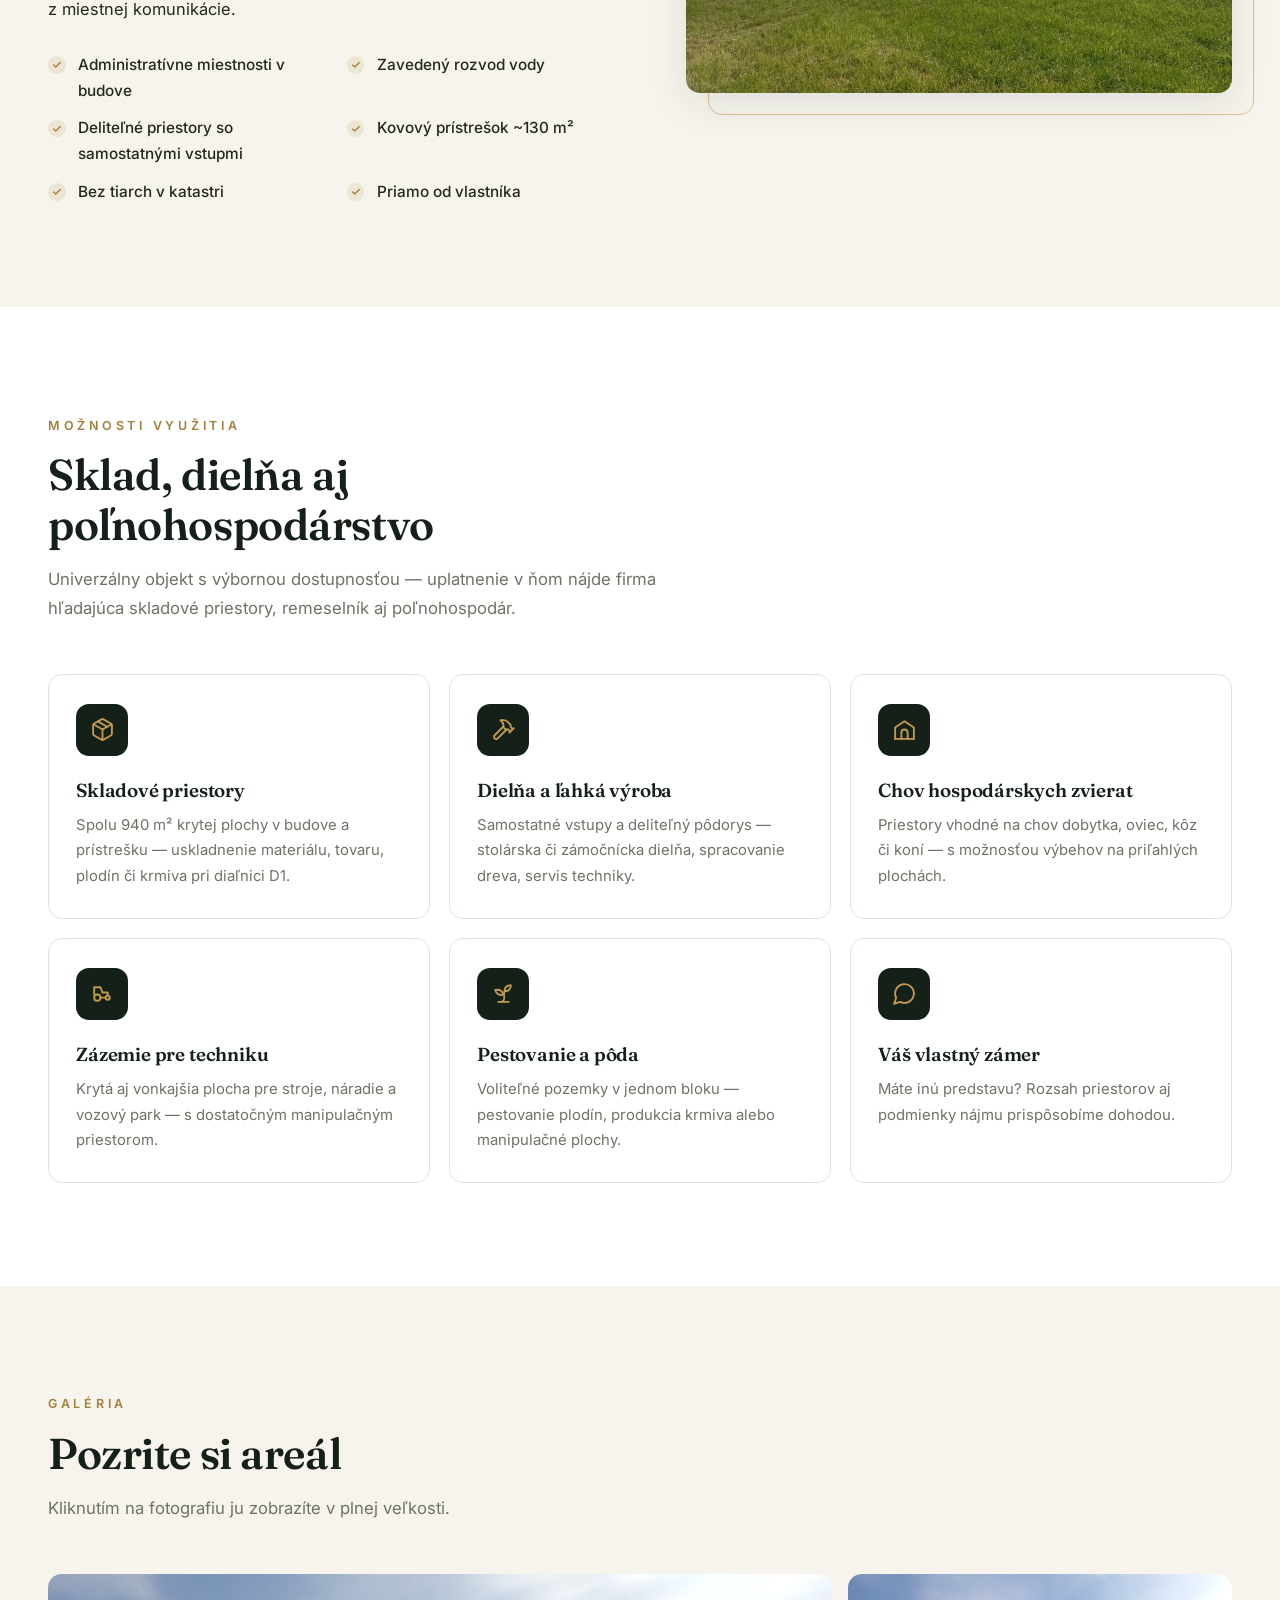
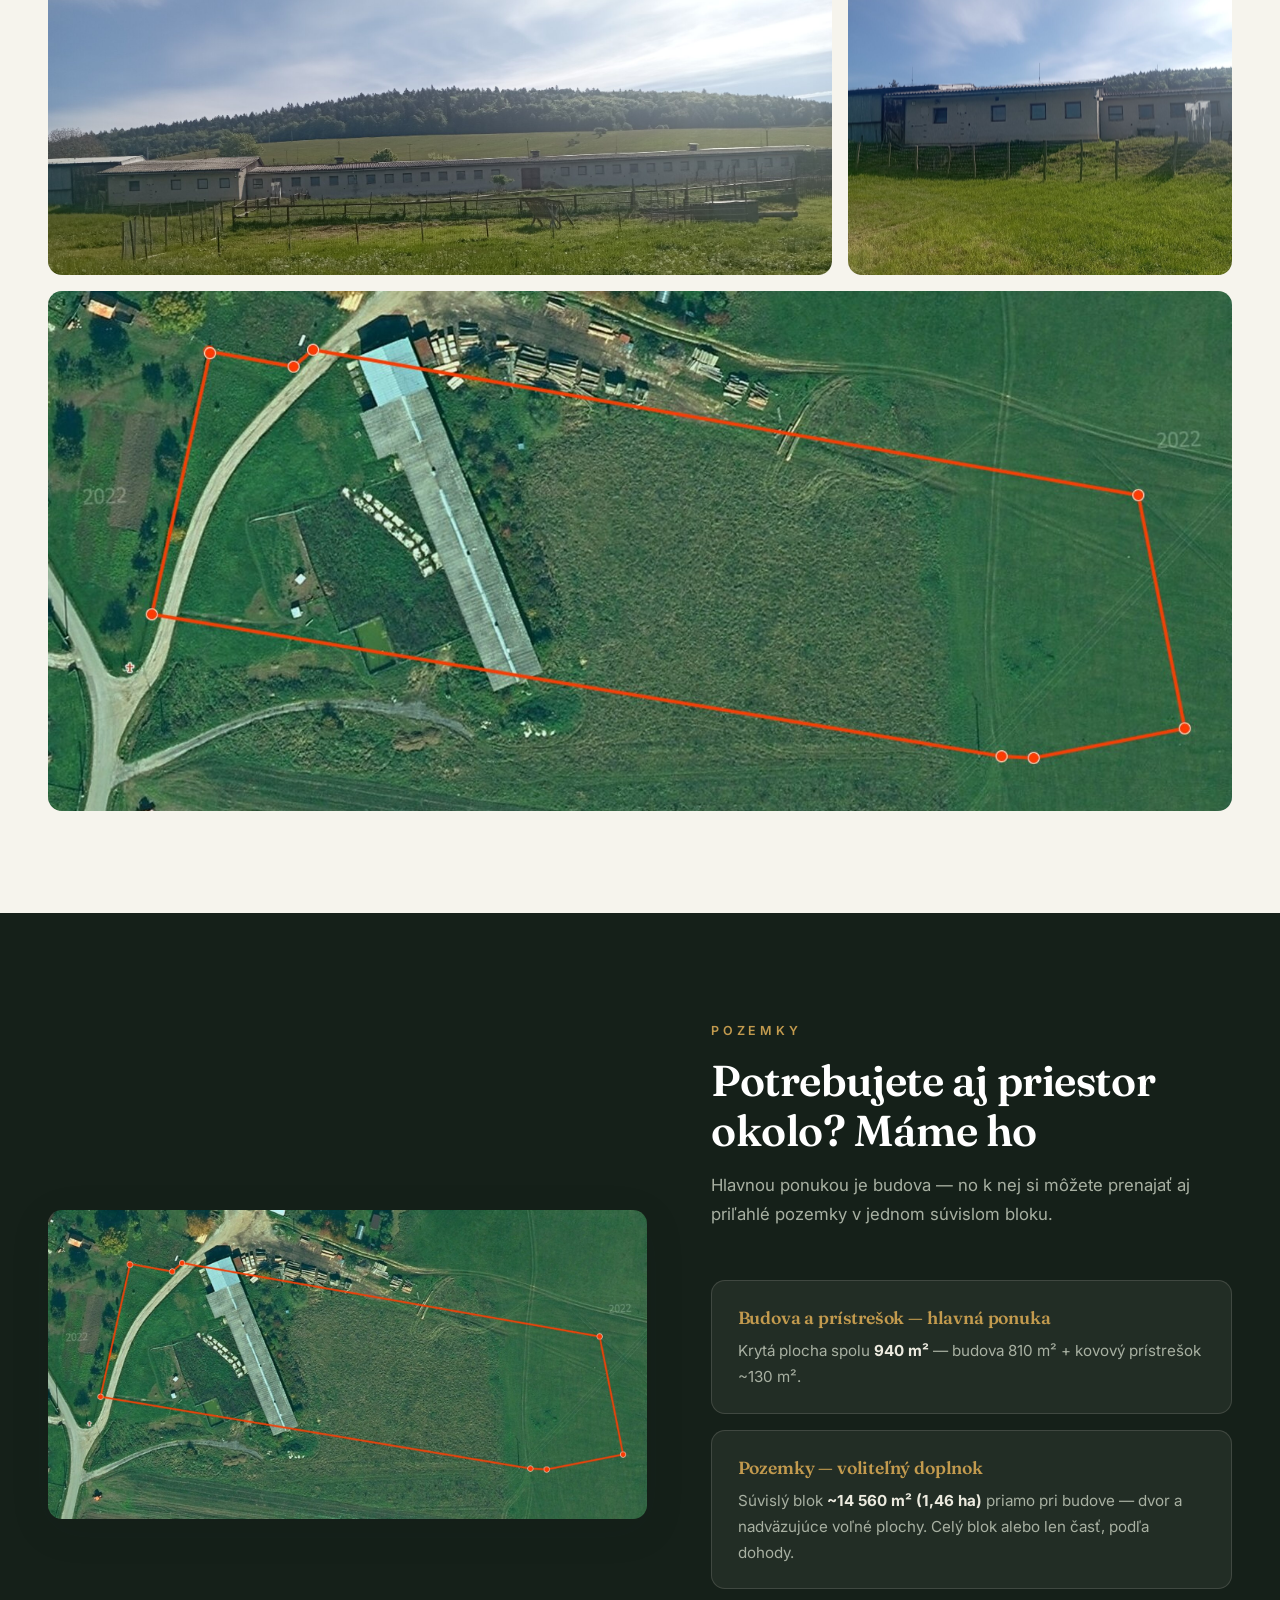
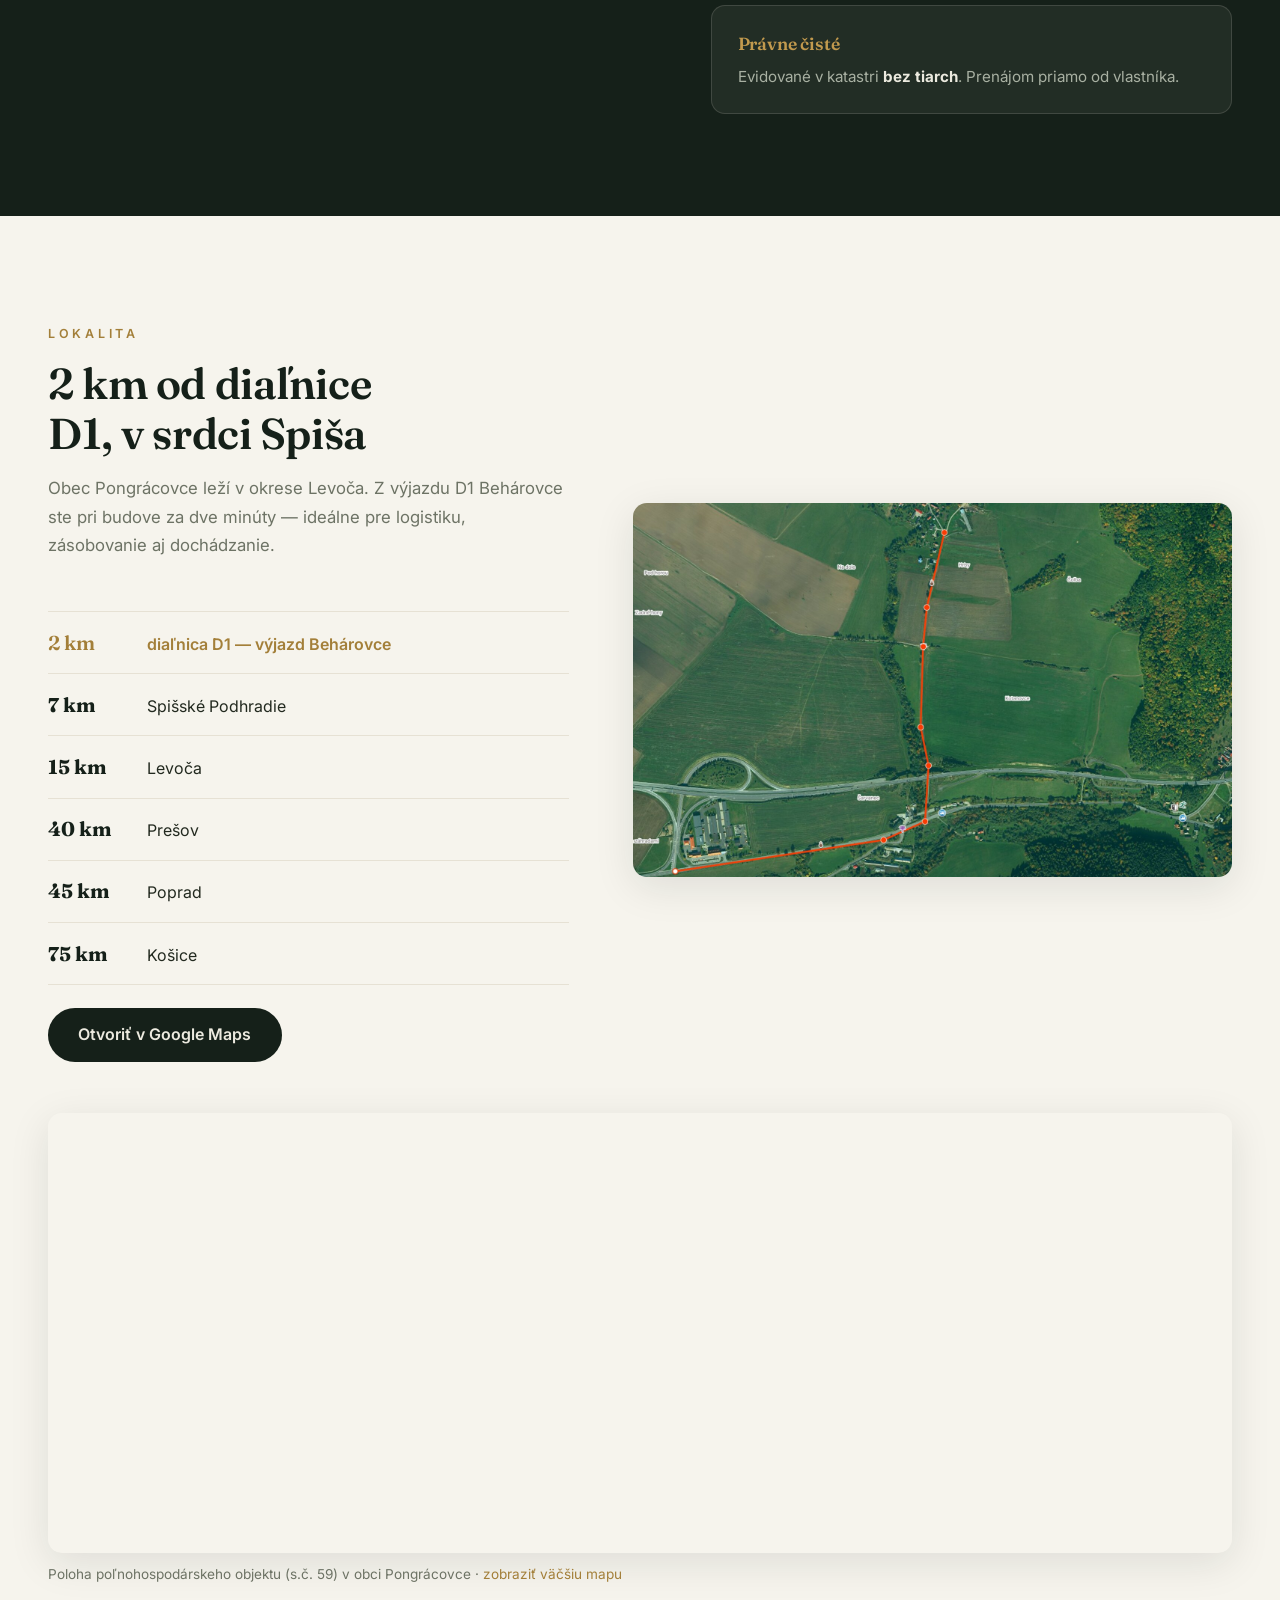
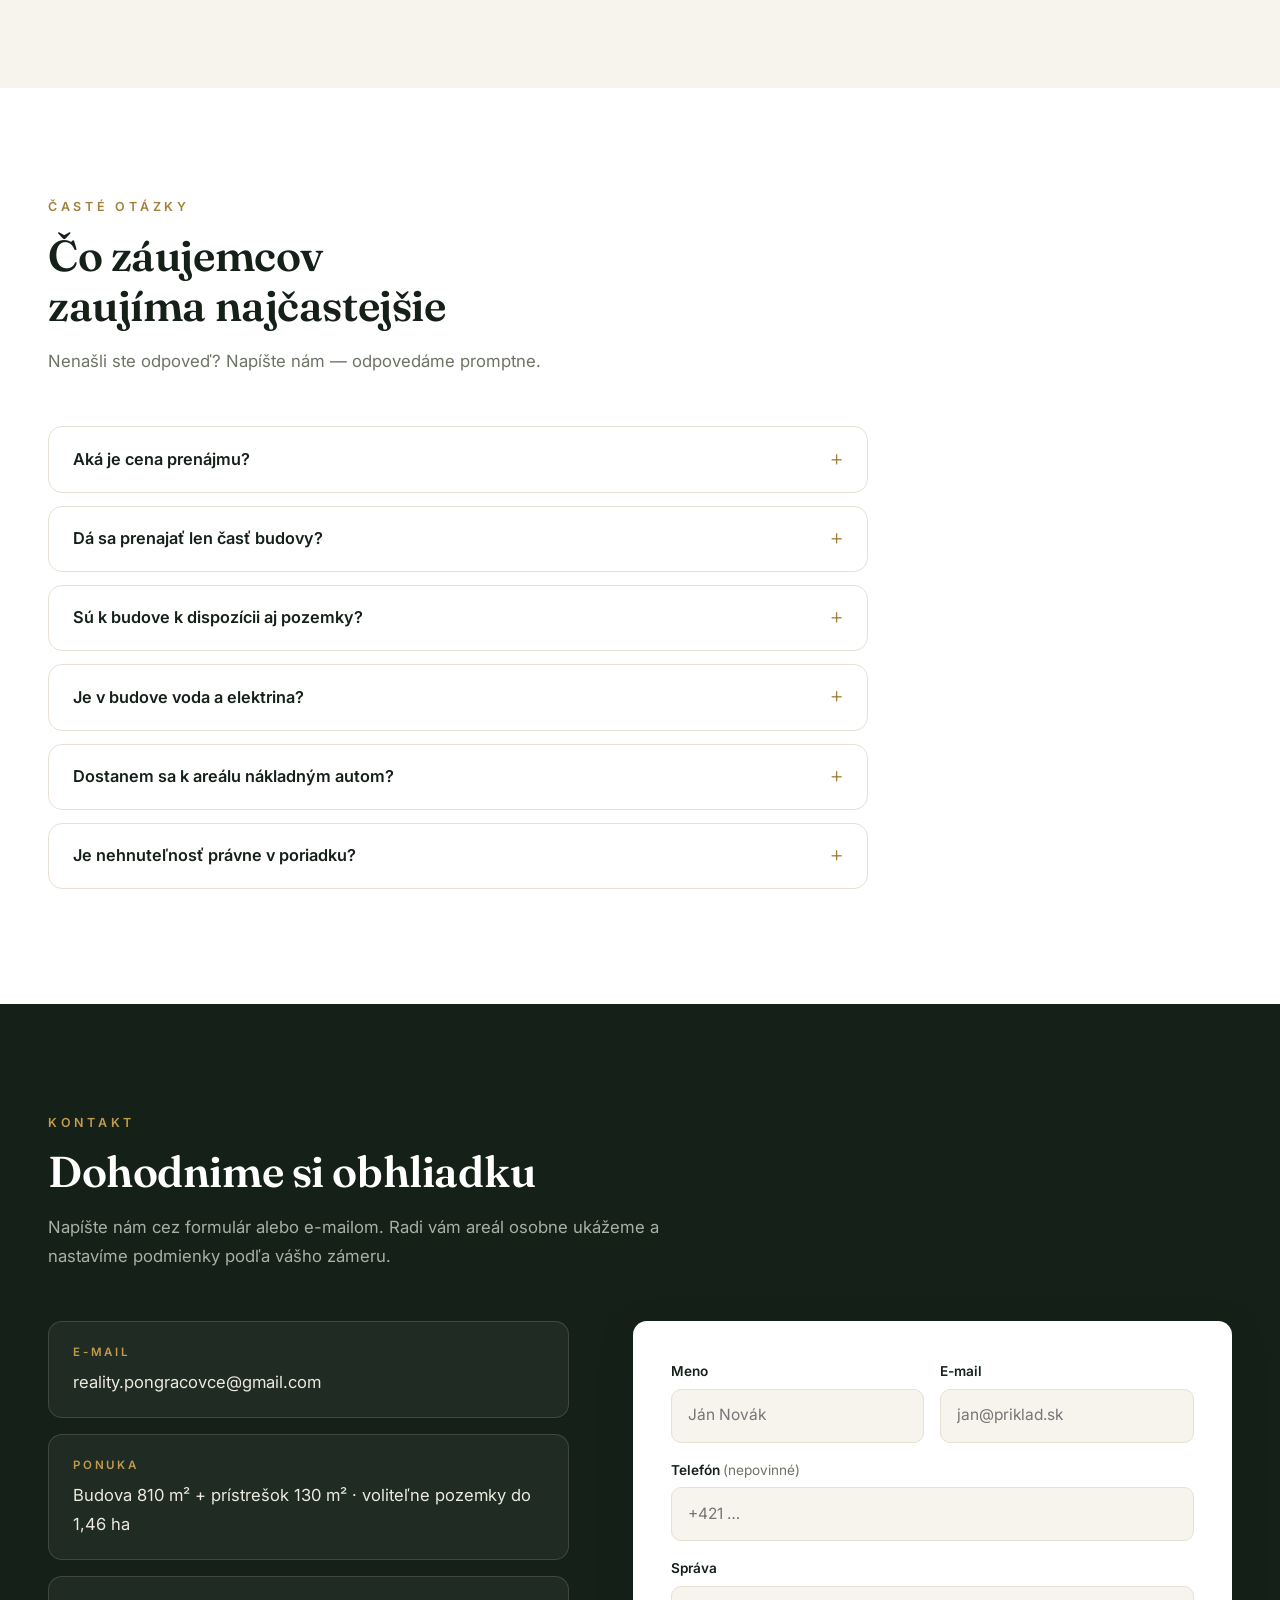
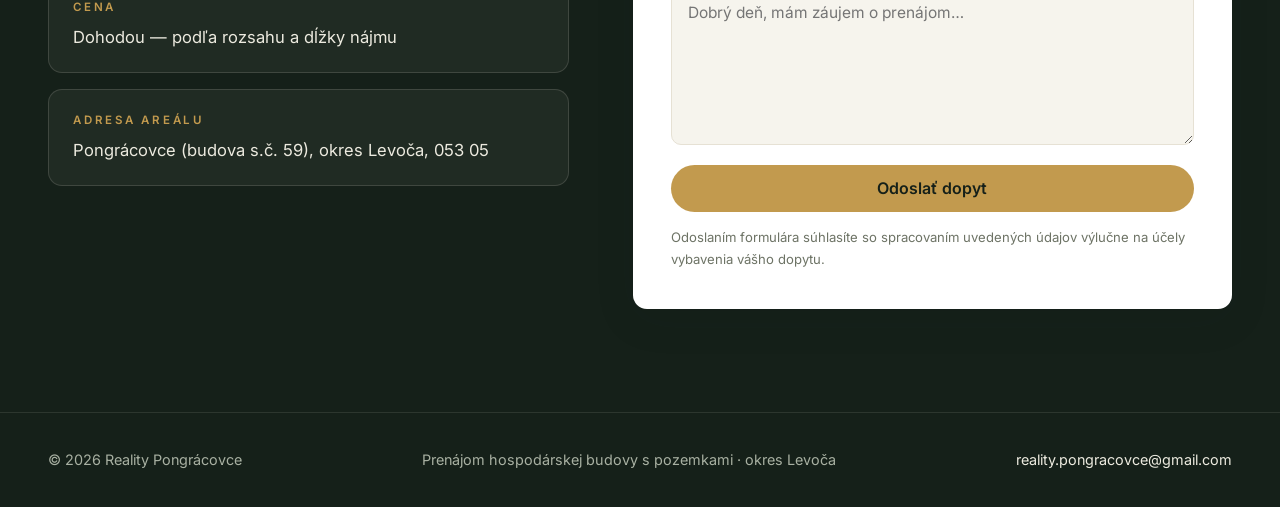
==== commit eb7c4299: "Anglická verzia /en/ s hreflang prepojením a prepínačom jazyka - kompletný preklad jednostránkového " ====
--- a/index.html
+++ b/index.html
@@ -6,6 +6,9 @@
   <title>Prenájom hospodárskej budovy s pozemkami | Pongrácovce, okres Levoča — 2 km od D1</title>
   <meta name="description" content="Hospodárska budova na prenájom v obci Pongrácovce (okres Levoča, Spiš) — budova 810 m² a prístrešok 130 m², spolu 940 m² krytej plochy, administratívne miestnosti a rozvod vody. Vhodná ako sklad, dielňa, hala či priestor pre poľnohospodárstvo. Len 2 km od diaľnice D1, priamo od vlastníka.">
   <link rel="canonical" href="https://reality-pongracovce.github.io/">
+  <link rel="alternate" hreflang="sk" href="https://reality-pongracovce.github.io/">
+  <link rel="alternate" hreflang="en" href="https://reality-pongracovce.github.io/en/">
+  <link rel="alternate" hreflang="x-default" href="https://reality-pongracovce.github.io/">
   <link rel="icon" href="favicon.ico" sizes="48x48 32x32 16x16">
   <link rel="icon" type="image/svg+xml" href="obrazky/logo.svg">
   <link rel="icon" type="image/png" sizes="48x48" href="obrazky/favicon-48.png">
@@ -90,6 +93,7 @@
         <li><a href="#pozemky">Pozemky</a></li>
         <li><a href="#lokalita">Lokalita</a></li>
         <li><a href="#faq">Otázky</a></li>
+        <li><a href="en/" lang="en" title="English version">EN</a></li>
         <li><a href="#kontakt" class="nav-cta">Mám záujem</a></li>
       </ul>
     </nav>
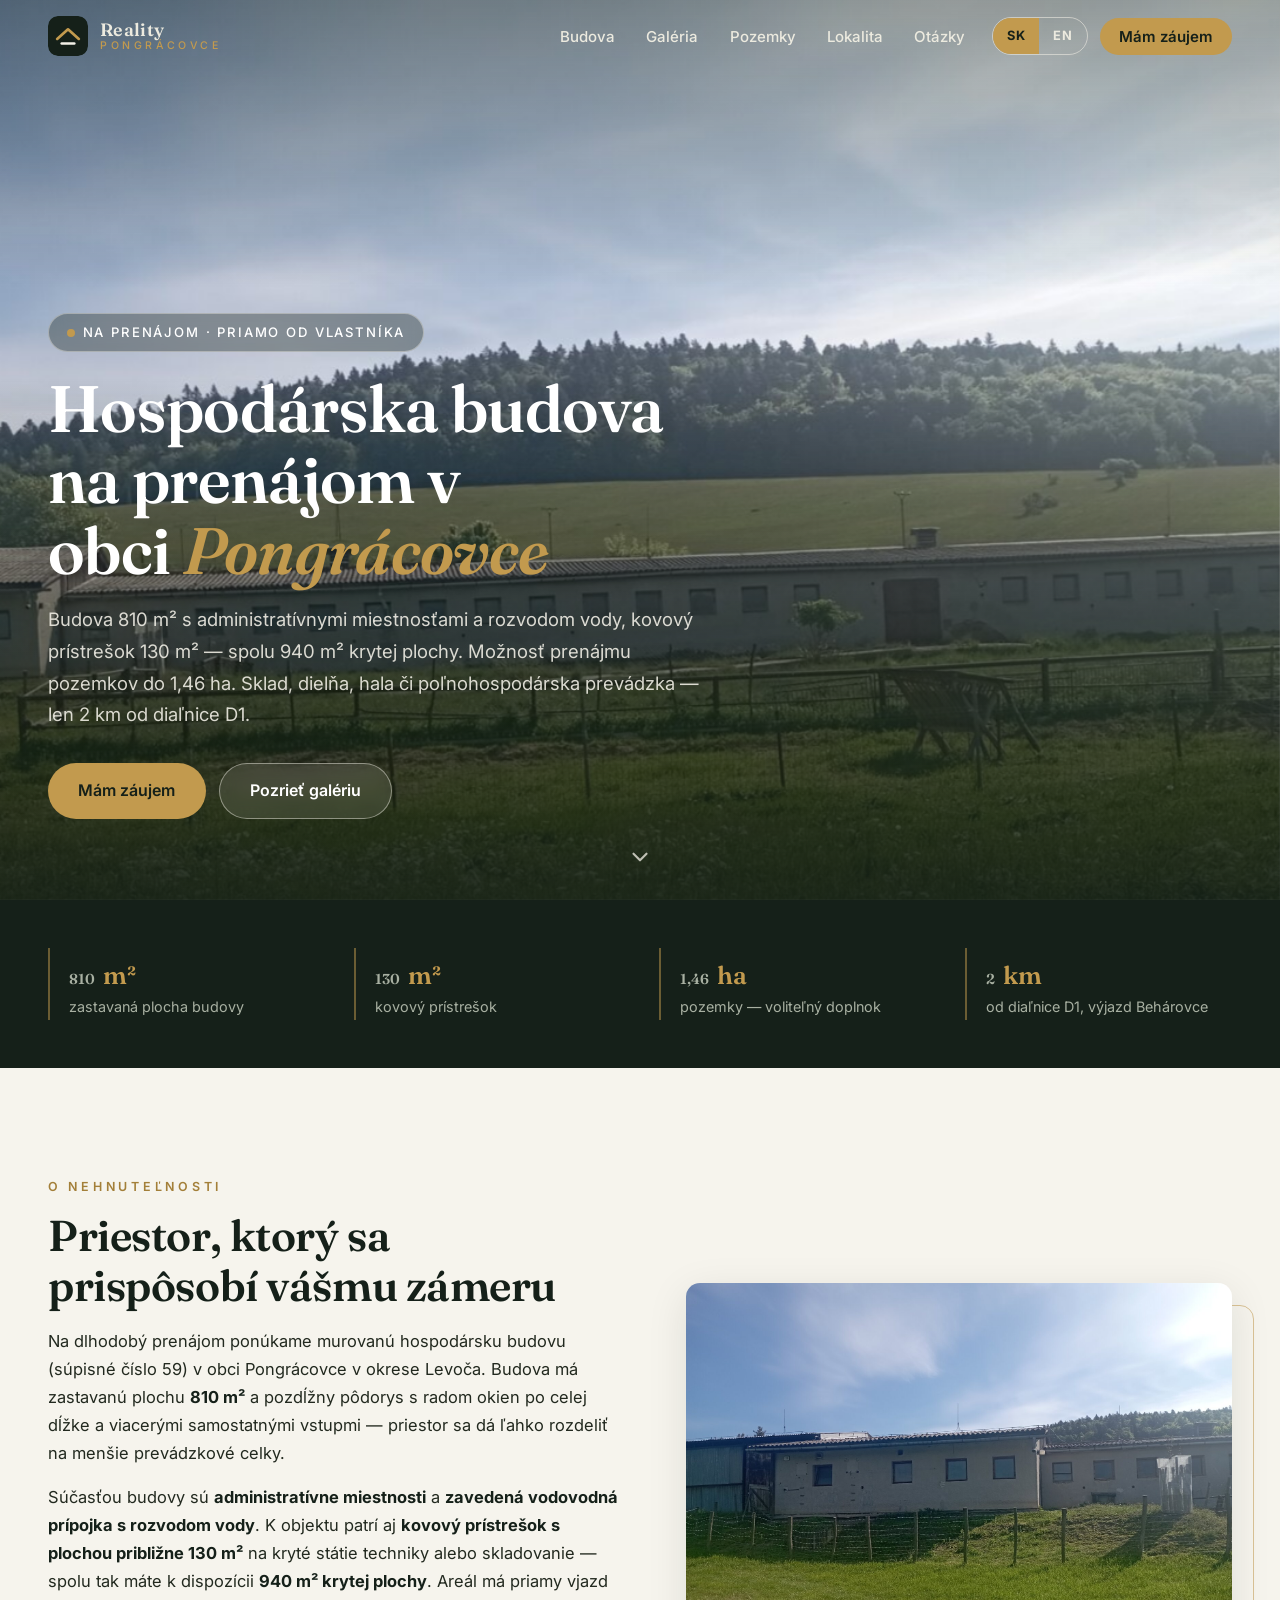
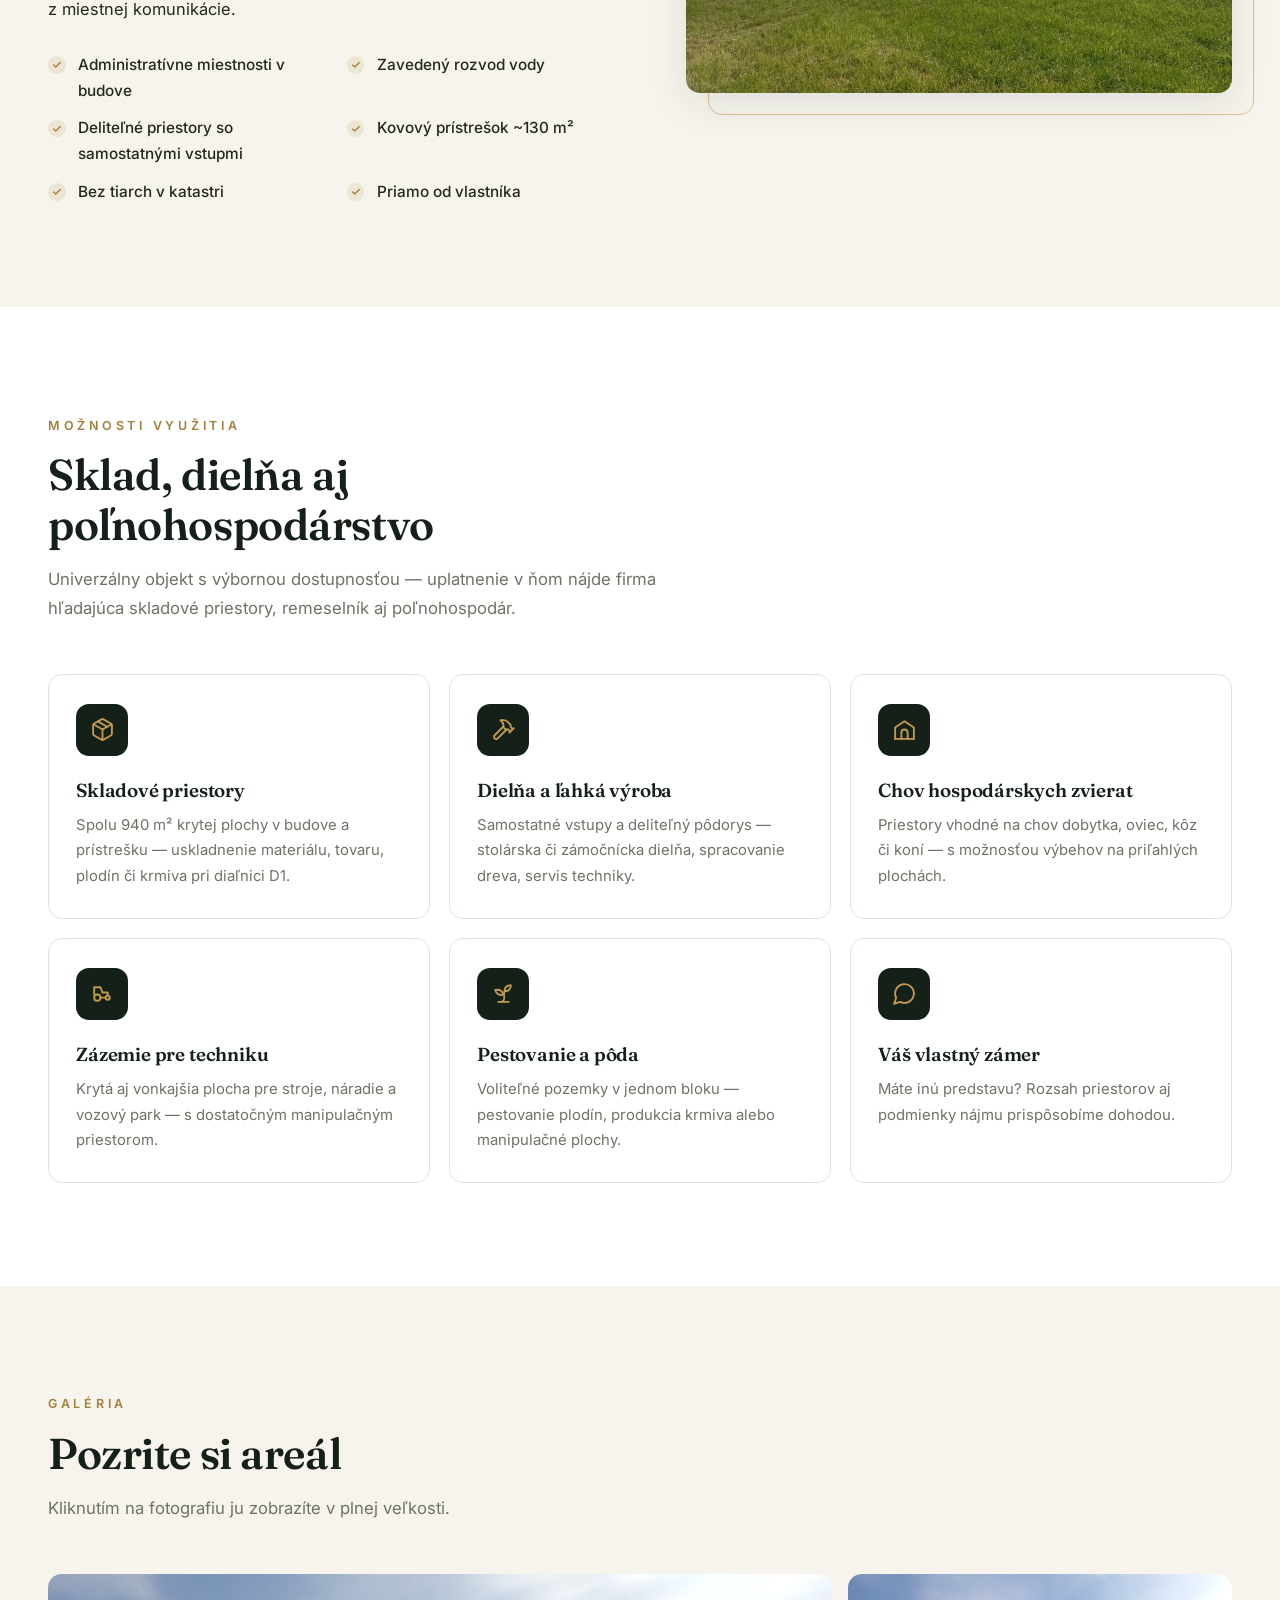
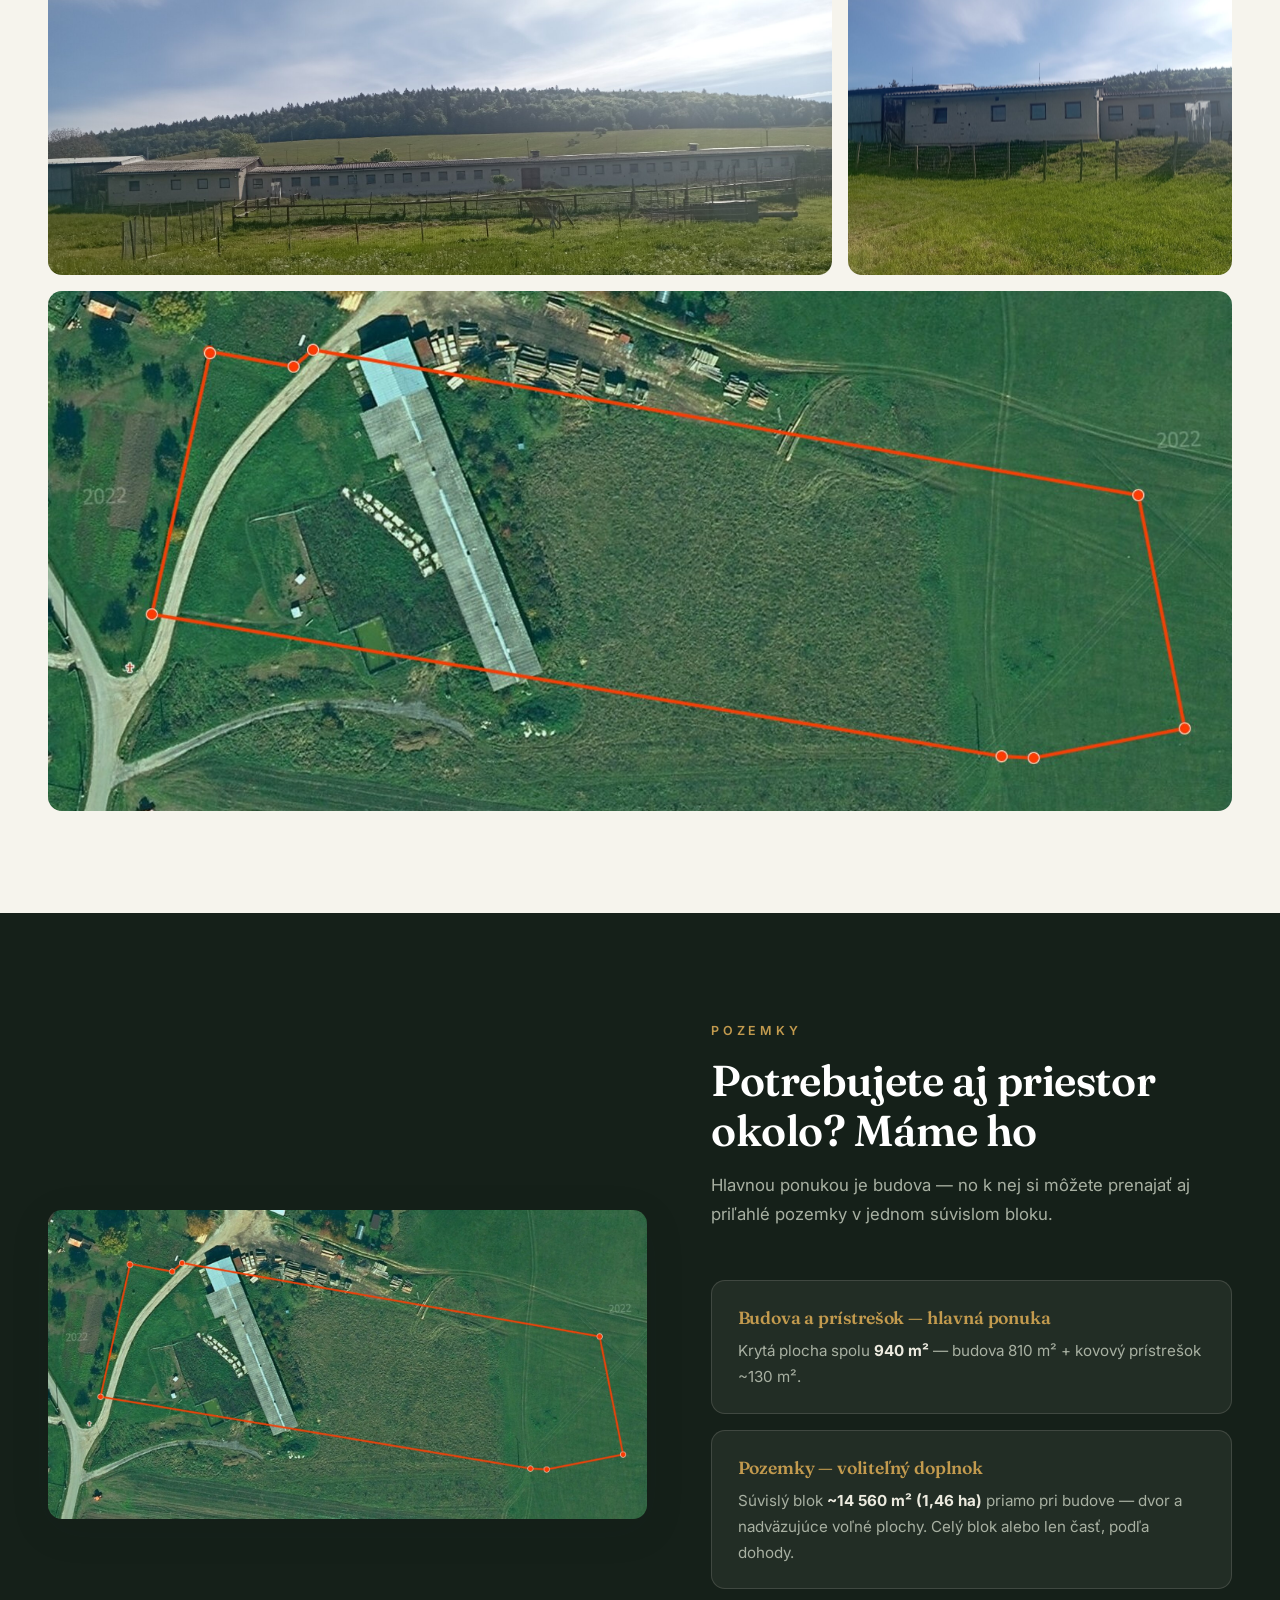
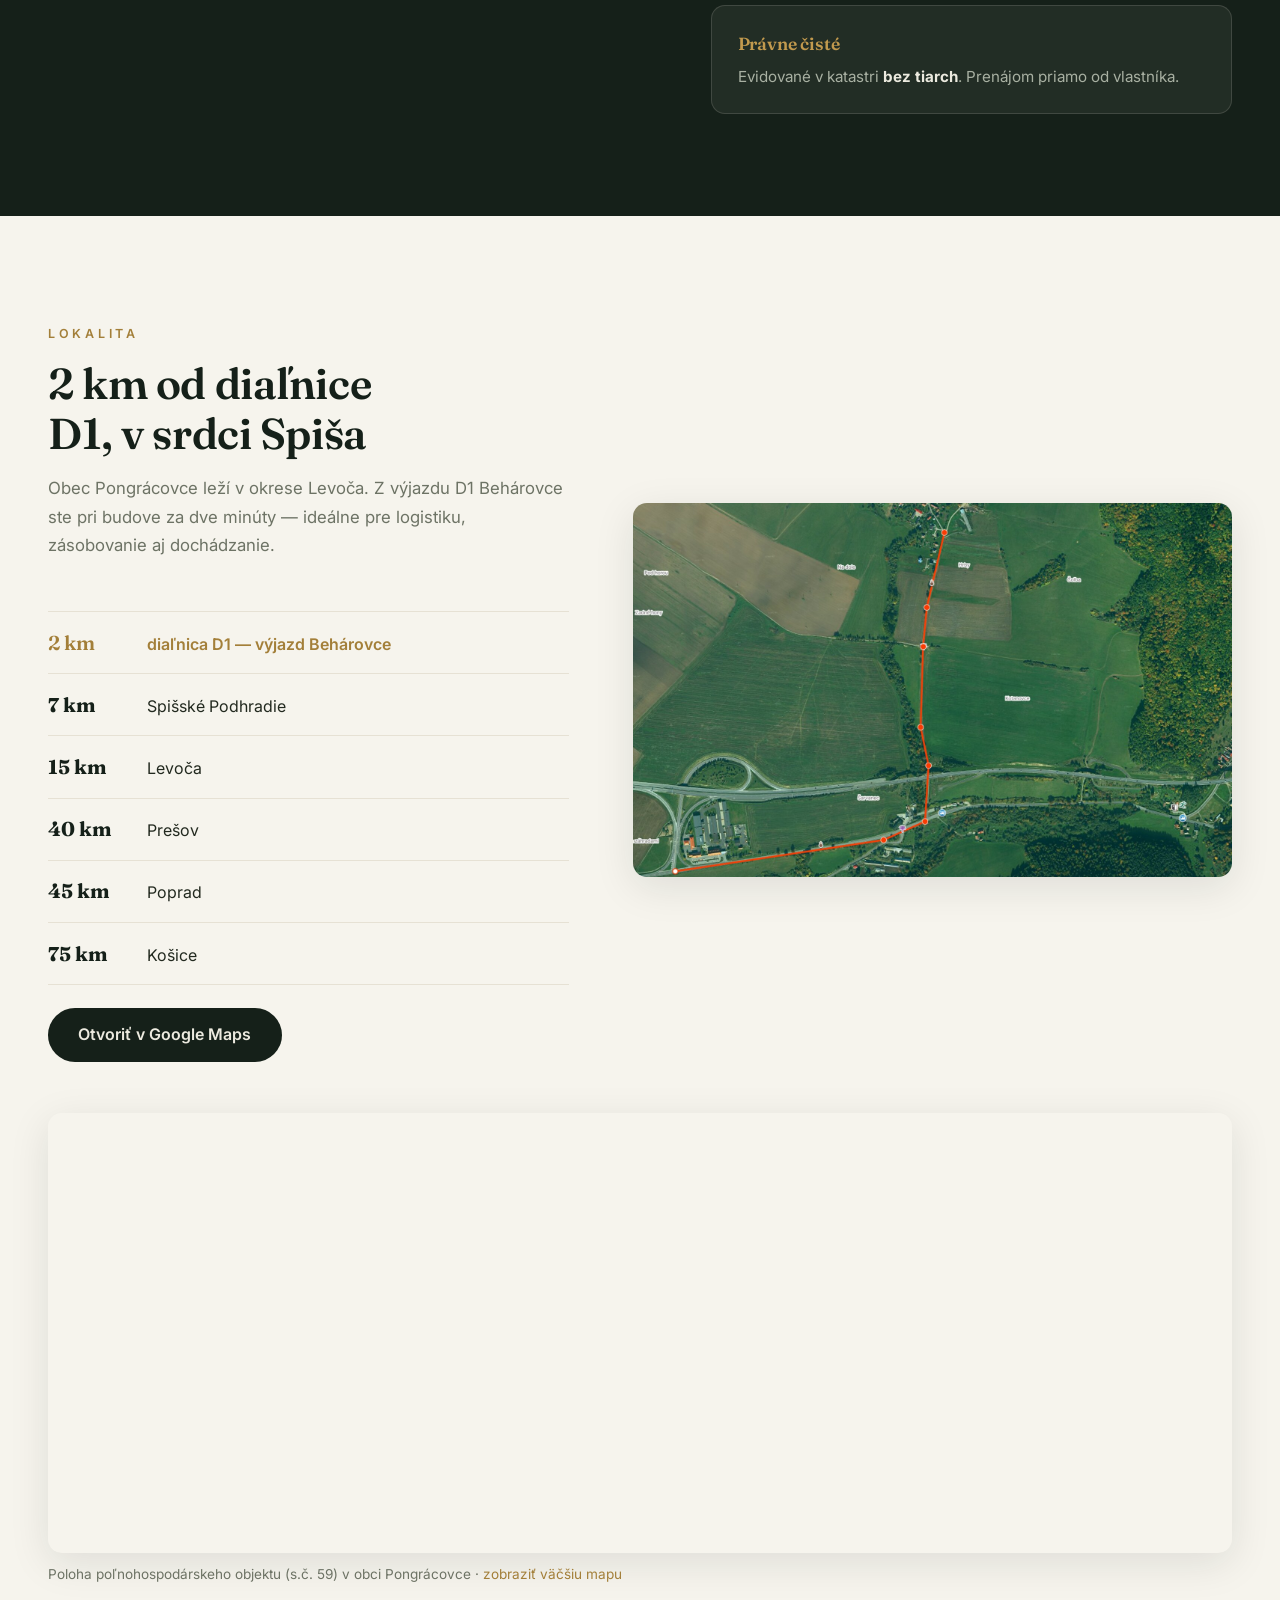
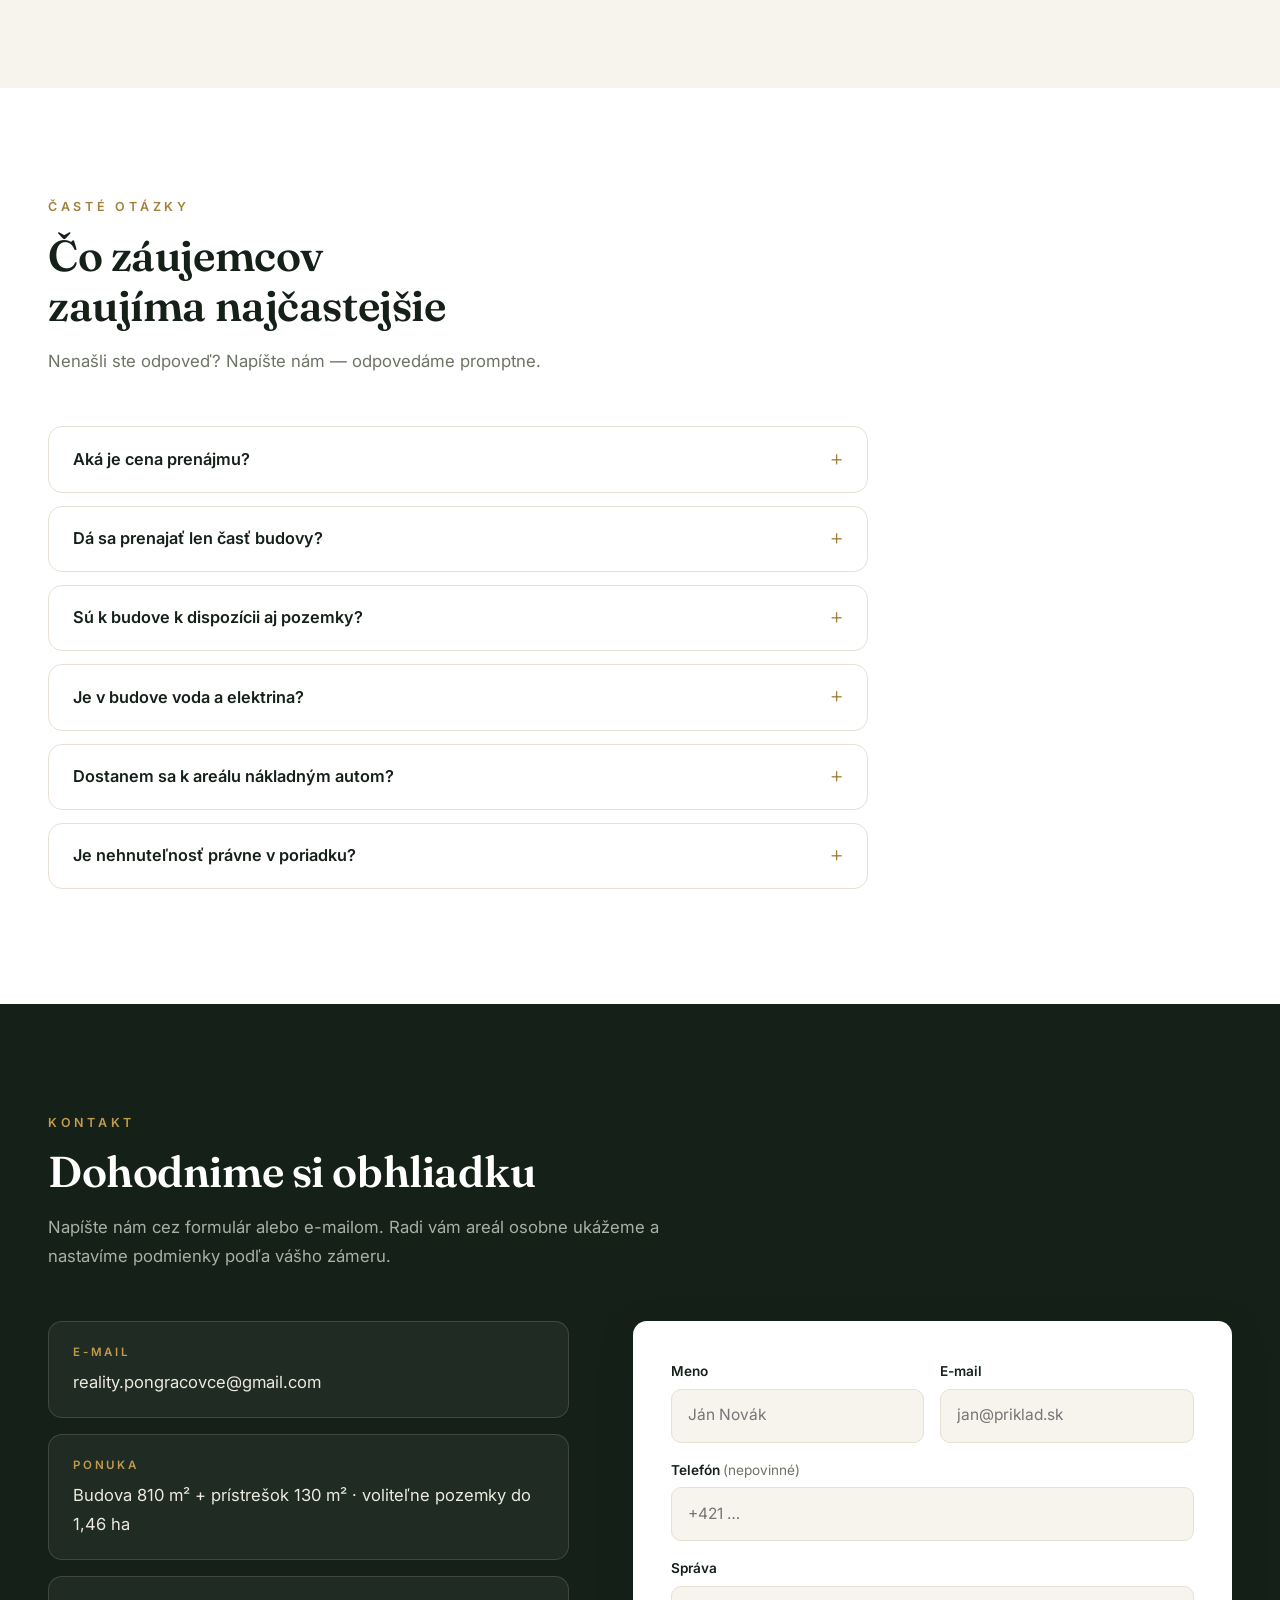
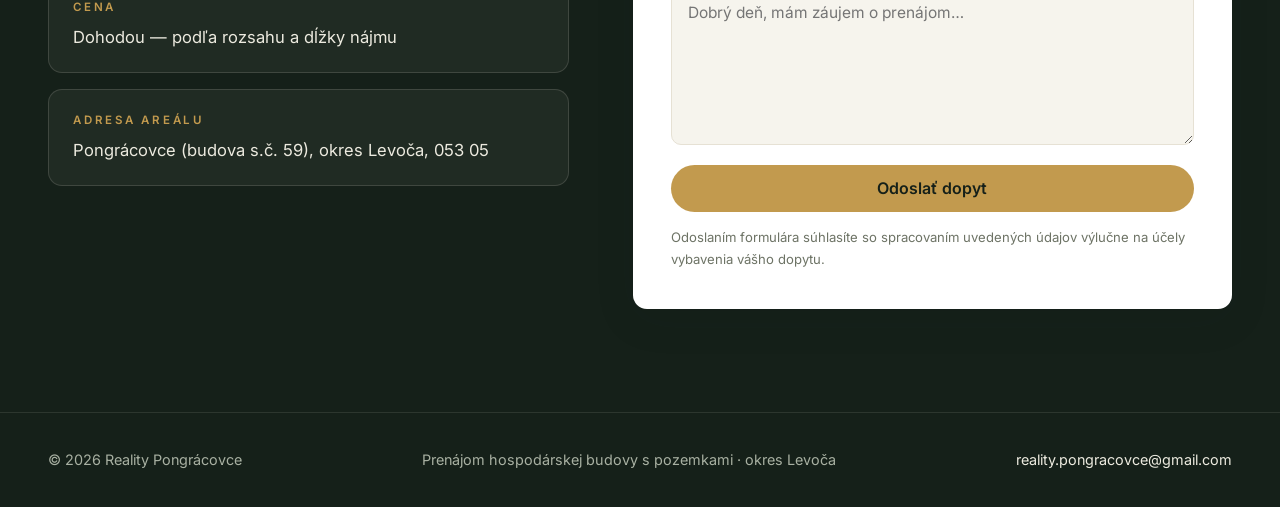
==== commit e3ca5f6e: "Výrazný segmentový prepínač jazyka SK|EN v hlavičke" ====
--- a/index.html
+++ b/index.html
@@ -93,7 +93,10 @@
         <li><a href="#pozemky">Pozemky</a></li>
         <li><a href="#lokalita">Lokalita</a></li>
         <li><a href="#faq">Otázky</a></li>
-        <li><a href="en/" lang="en" title="English version">EN</a></li>
+        <li class="lang" aria-label="Jazyk / Language">
+          <a href="./" class="on" aria-current="true" title="Slovenská verzia">SK</a>
+          <a href="en/" lang="en" title="English version">EN</a>
+        </li>
         <li><a href="#kontakt" class="nav-cta">Mám záujem</a></li>
       </ul>
     </nav>
--- a/css/style.css
+++ b/css/style.css
@@ -146,6 +146,37 @@
 
 .nav .nav-cta:hover { background: var(--brass-dark); color: var(--white); }
 
+/* Prepínač jazyka */
+.nav .lang {
+  display: inline-flex;
+  align-items: stretch;
+  margin-left: 0.6rem;
+  border: 1.5px solid rgba(244, 241, 232, 0.55);
+  border-radius: 999px;
+  overflow: hidden;
+  transition: border-color 0.35s ease;
+}
+
+.top.solid .nav .lang { border-color: rgba(21, 32, 25, 0.35); }
+
+.nav .lang a {
+  padding: 0.42rem 0.85rem;
+  font-size: 0.8rem;
+  font-weight: 700;
+  letter-spacing: 0.08em;
+  border-radius: 0;
+  display: inline-flex;
+  align-items: center;
+}
+
+.nav .lang a:hover { background: rgba(194, 154, 78, 0.22); }
+
+.nav .lang a.on,
+.top.solid .nav .lang a.on {
+  background: var(--brass);
+  color: var(--ink);
+}
+
 .burger {
   display: none;
   background: none;
@@ -810,6 +841,8 @@
   .nav a { font-size: 1.25rem; color: var(--on-dark); }
   .top.solid .nav a { color: var(--on-dark); }
   .nav .nav-cta { margin-left: 0; }
+  .nav .lang, .top.solid .nav .lang { margin-left: 0; border-color: rgba(244, 241, 232, 0.55); }
+  .nav .lang a { font-size: 0.95rem; padding: 0.5rem 1.1rem; }
   .burger { display: block; position: relative; z-index: 95; }
   .gallery figure, .gallery figure.wide { grid-column: span 12; }
   .gallery img { min-height: 220px; }
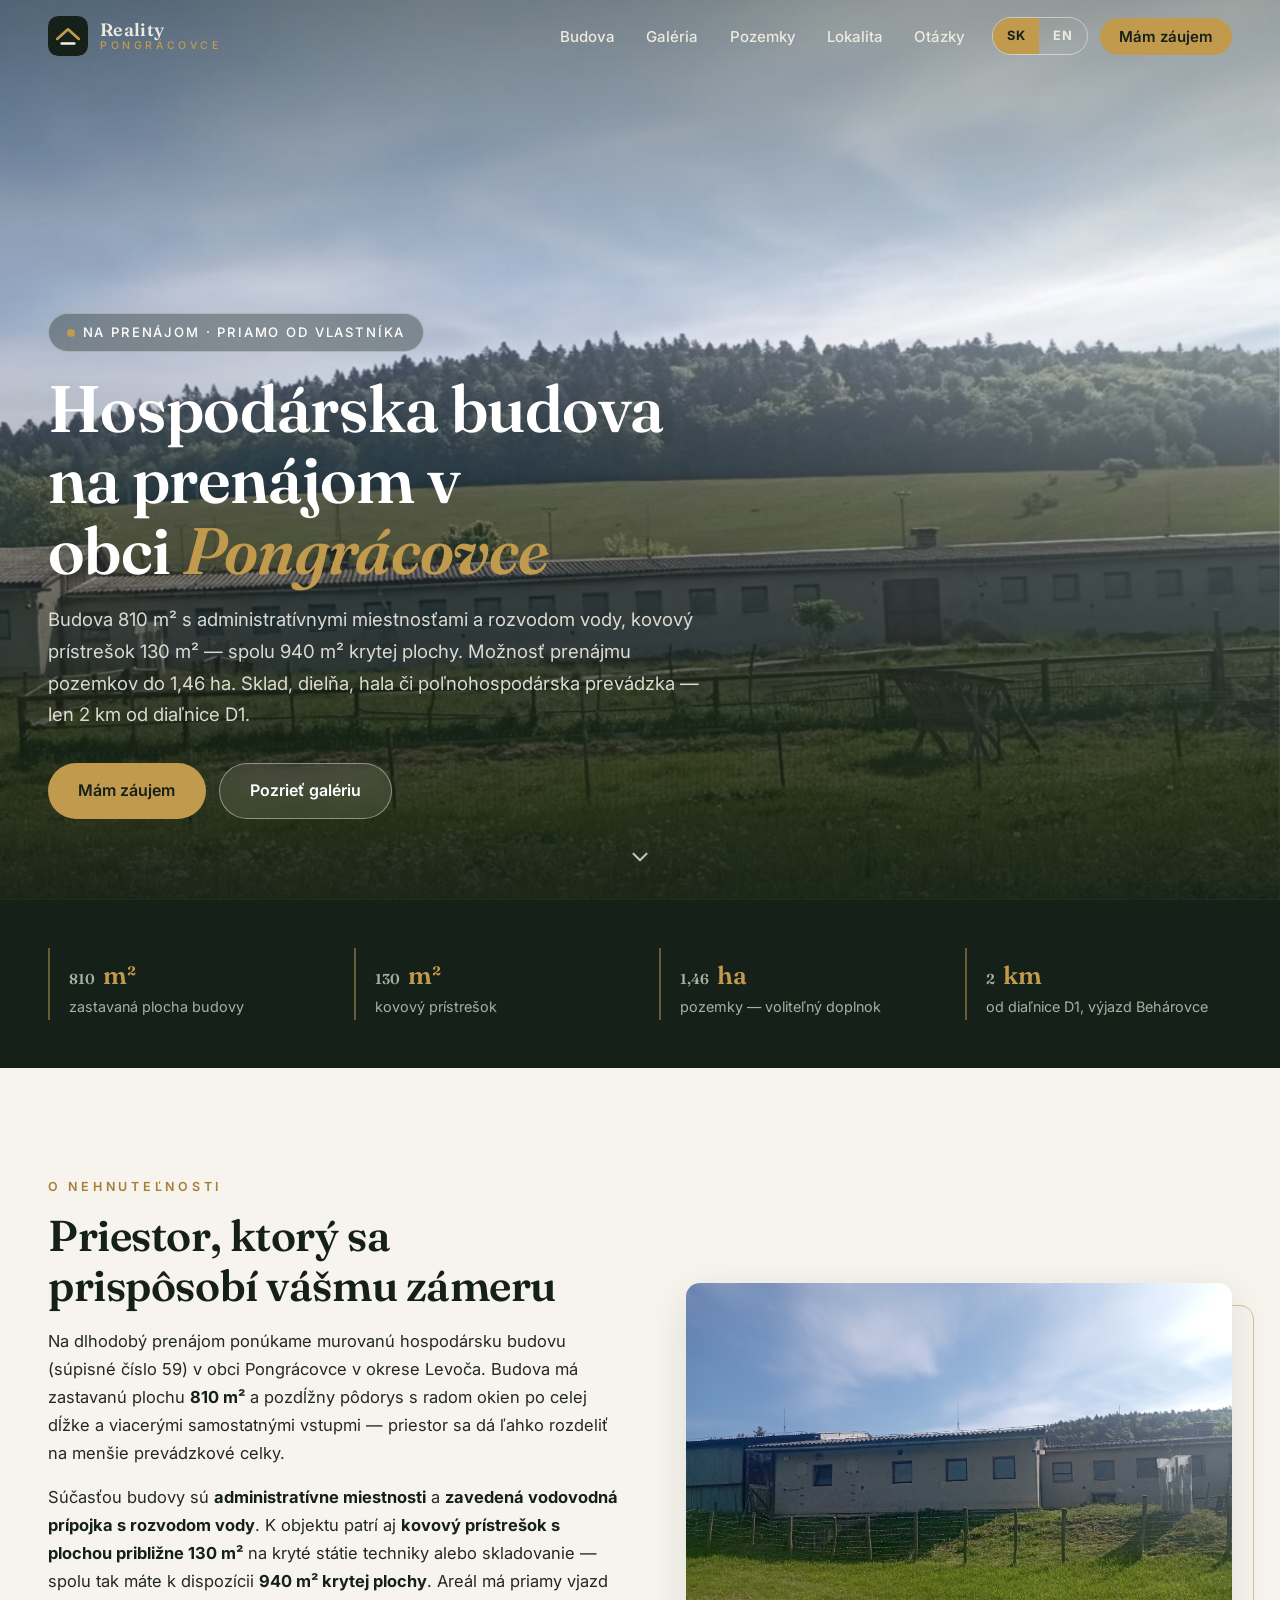
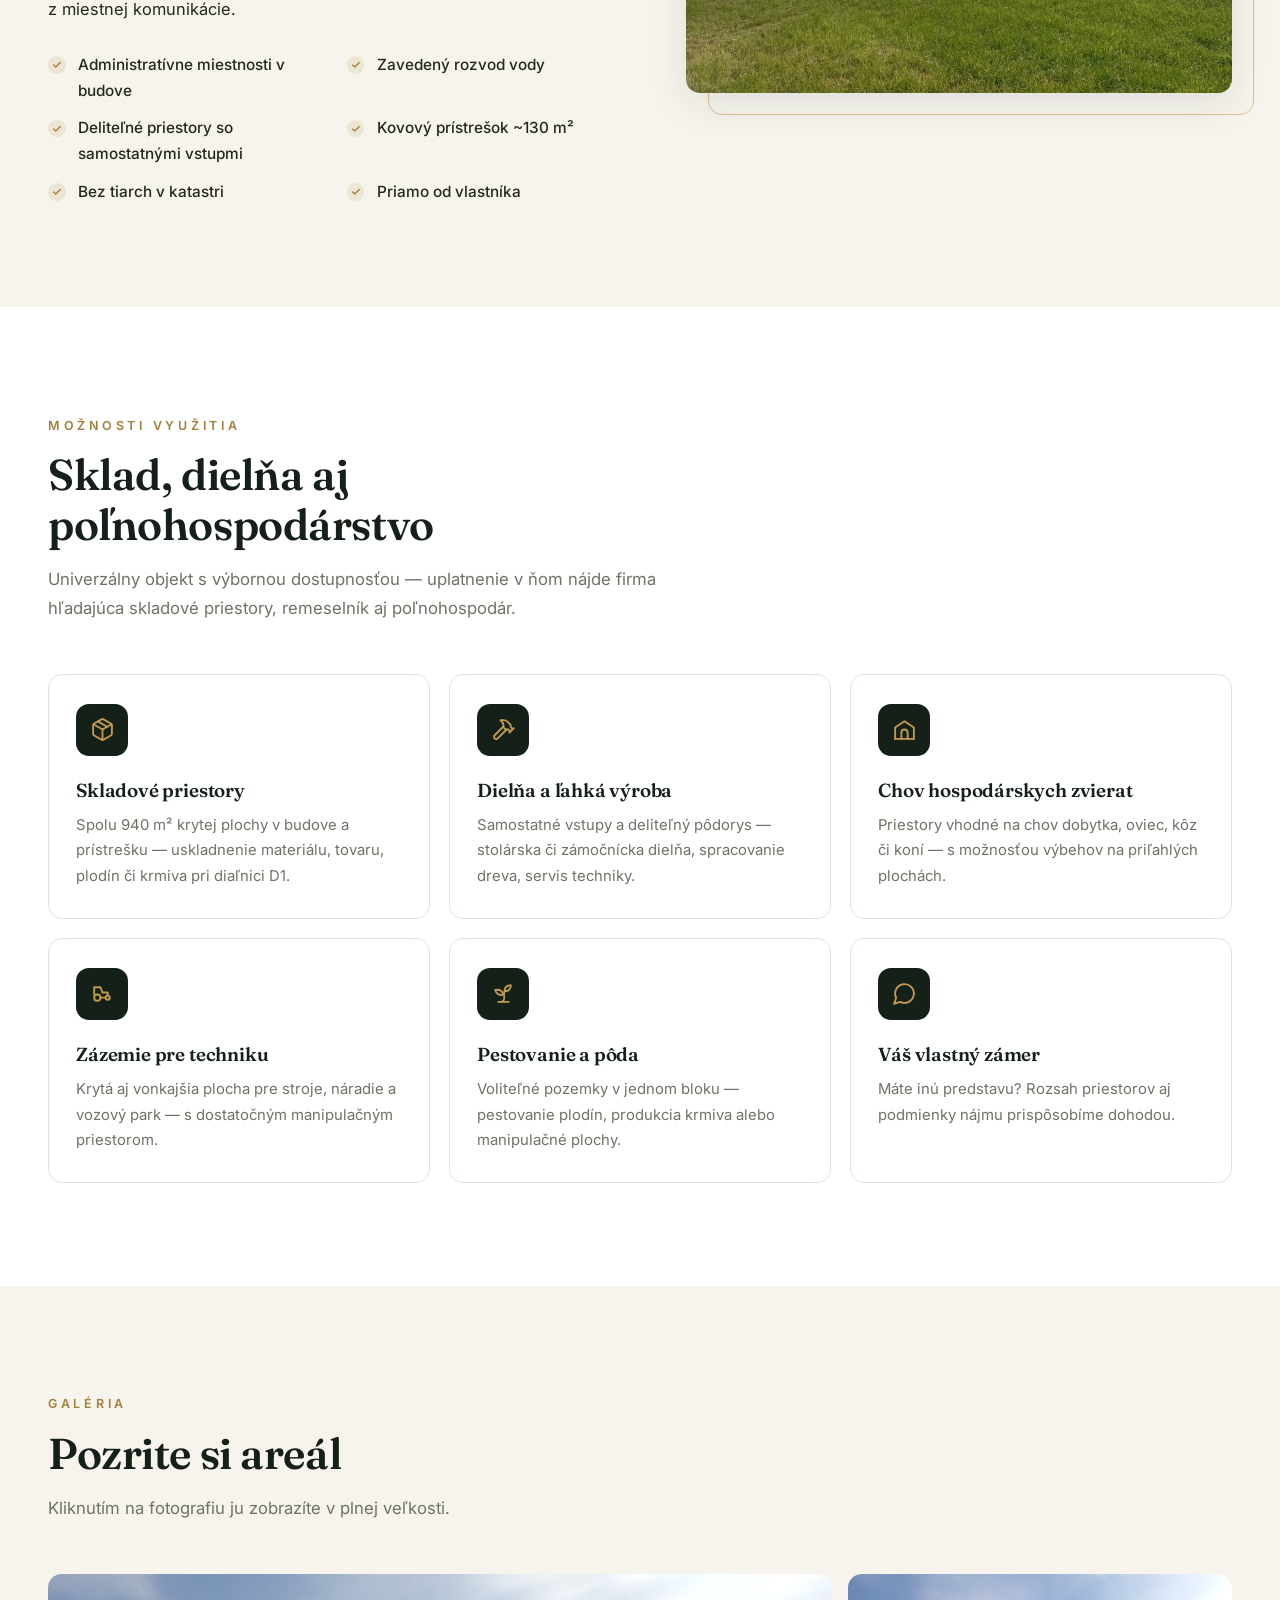
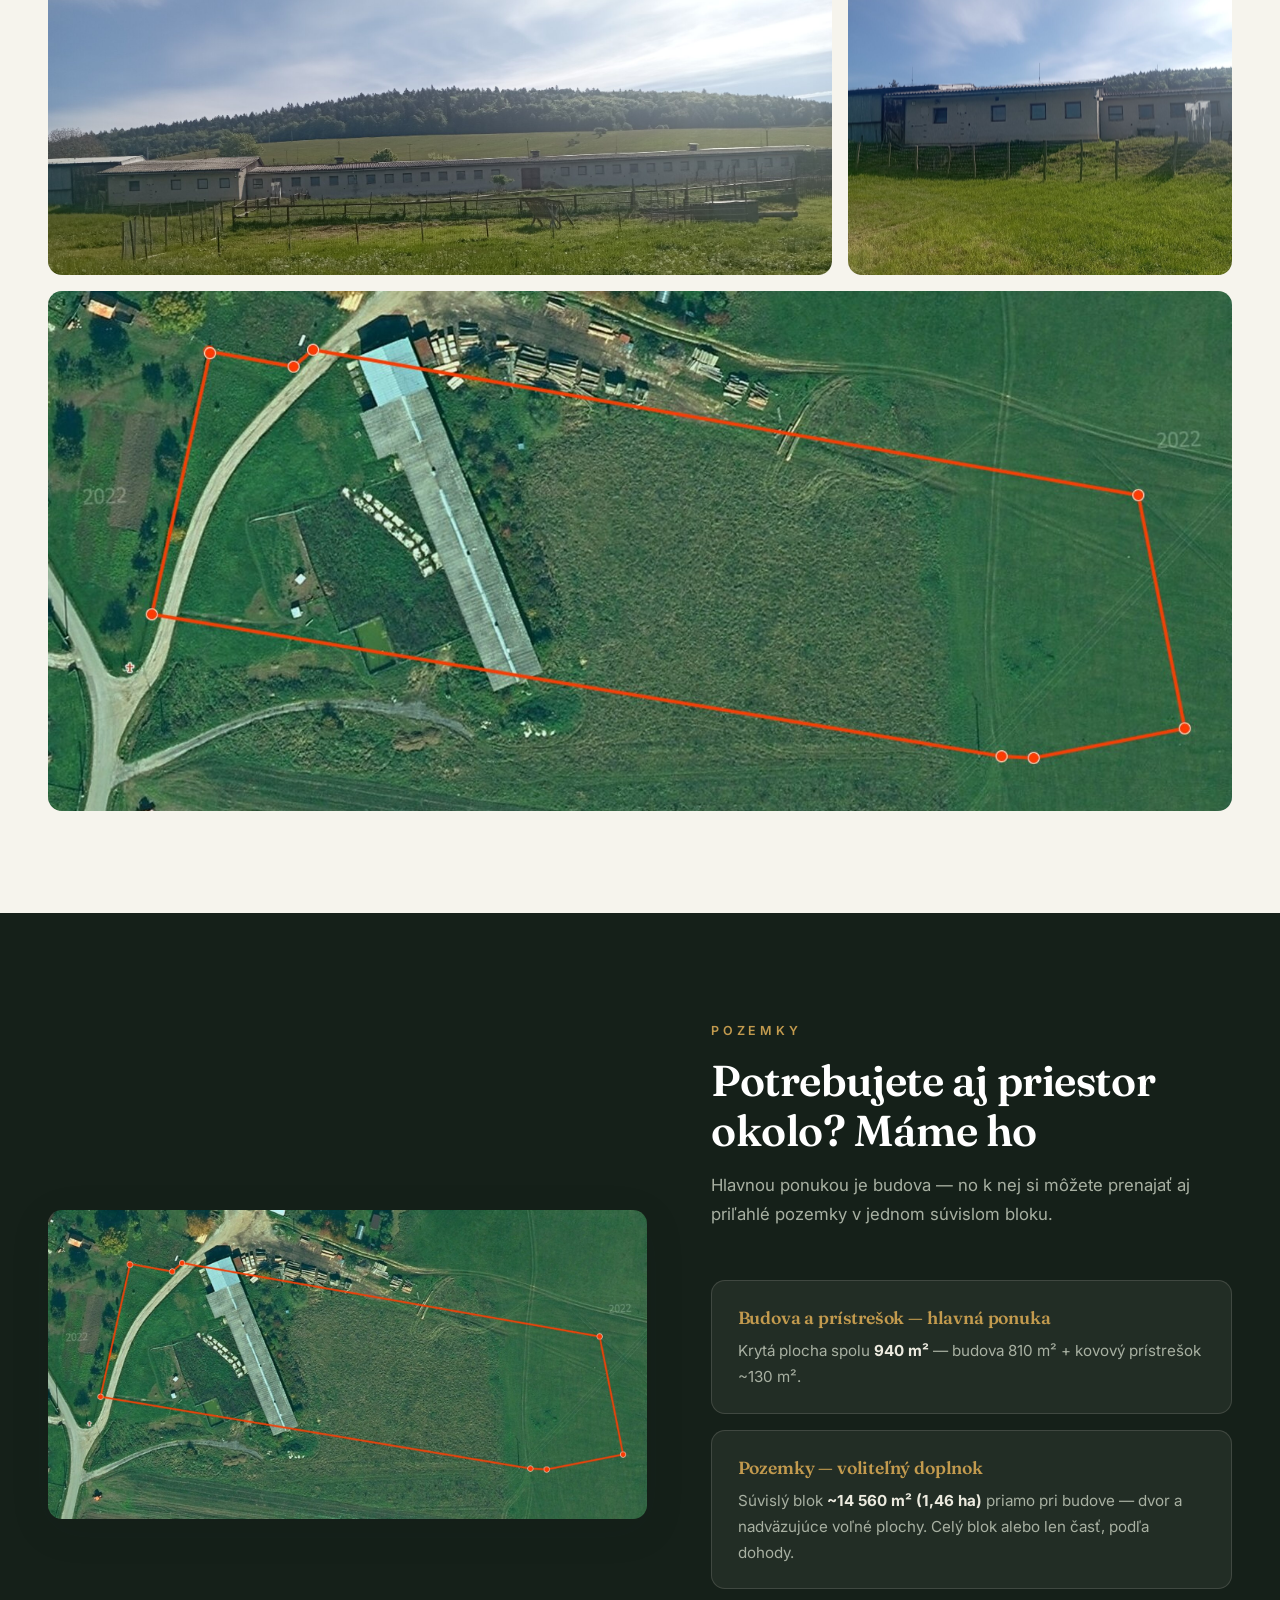
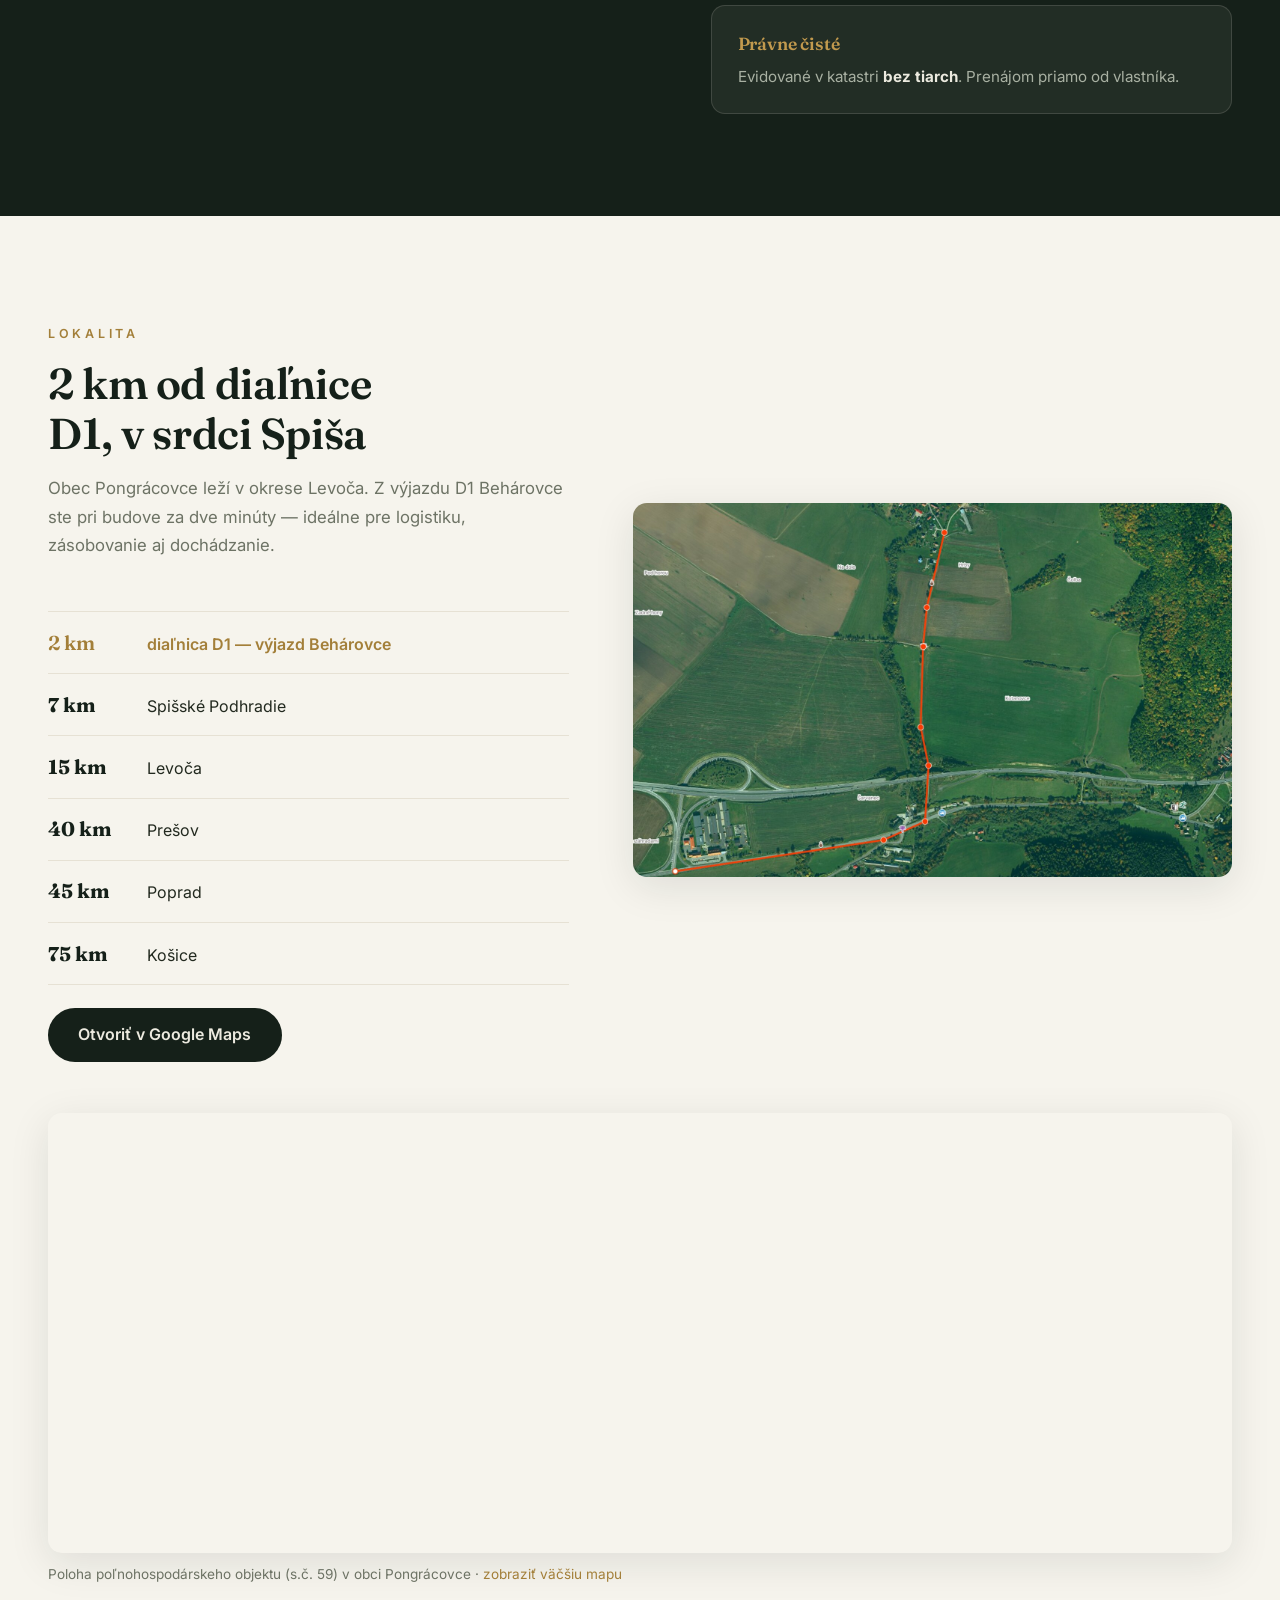
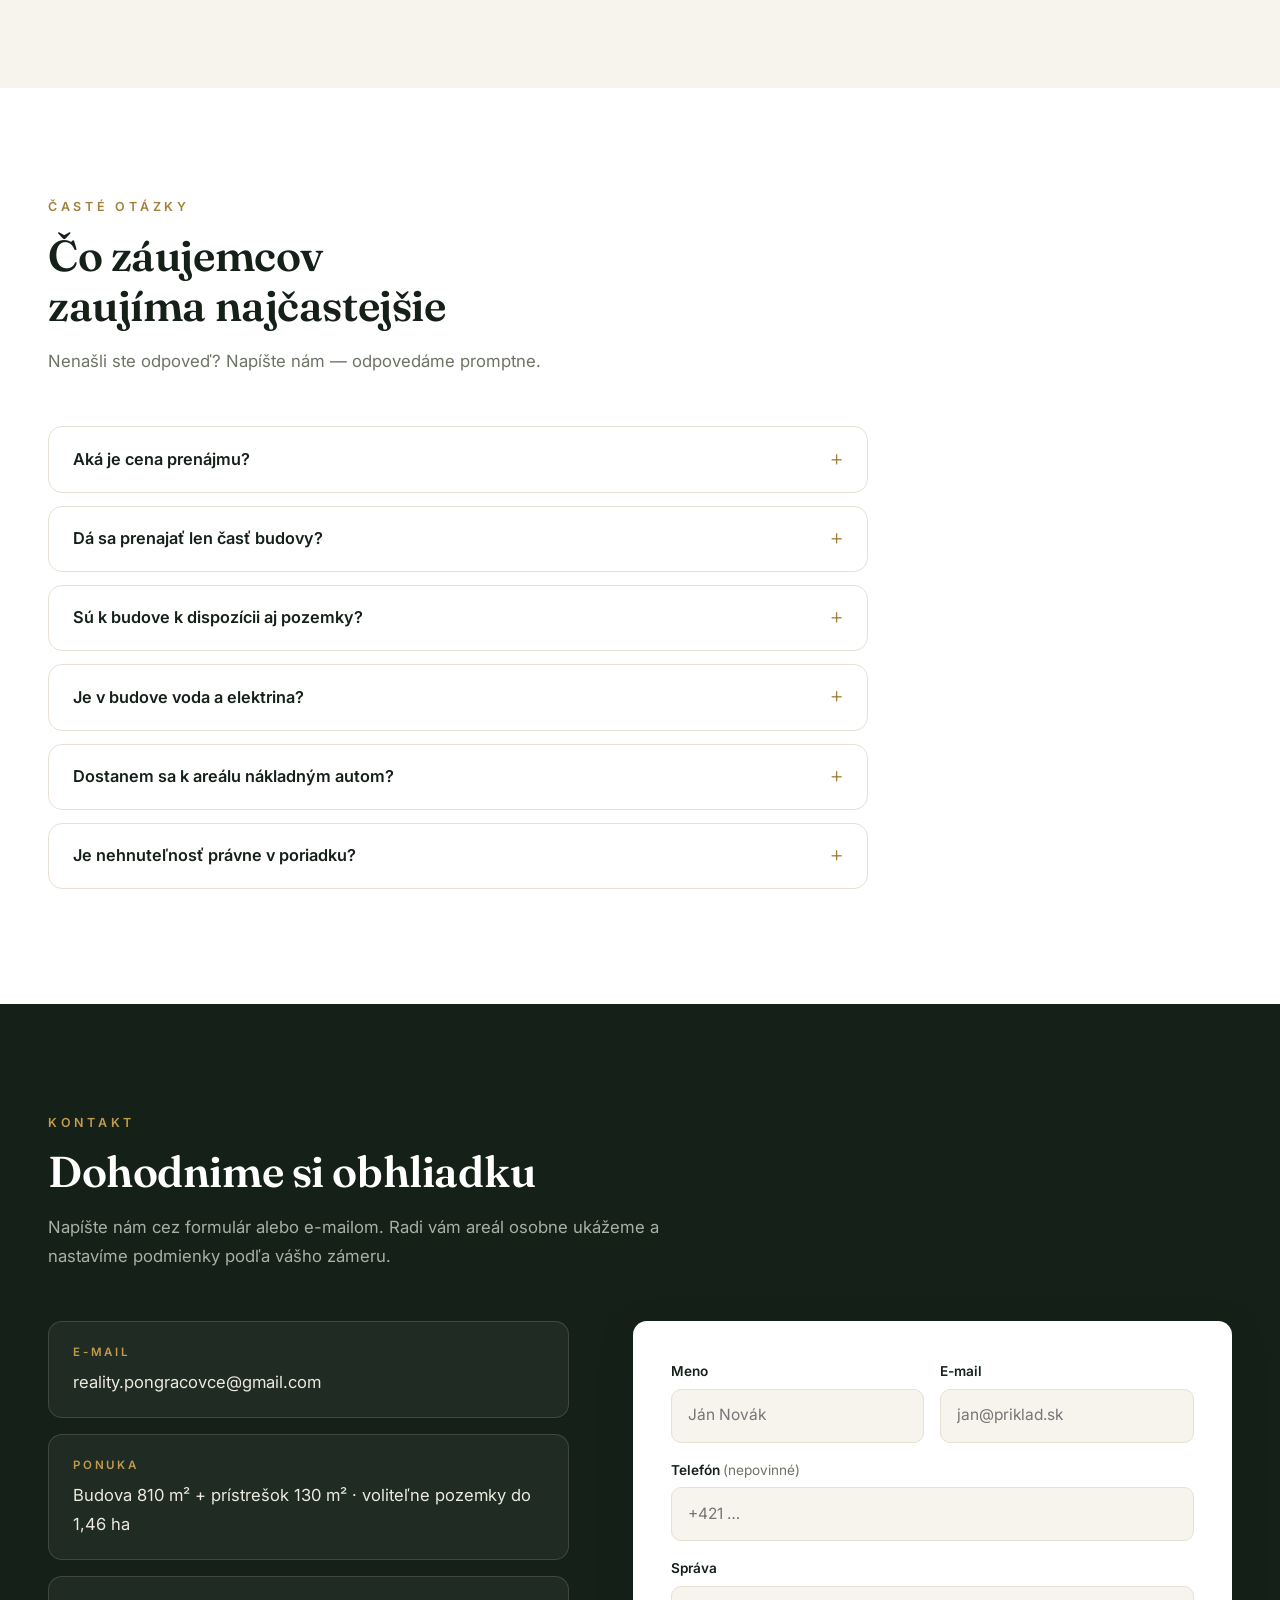
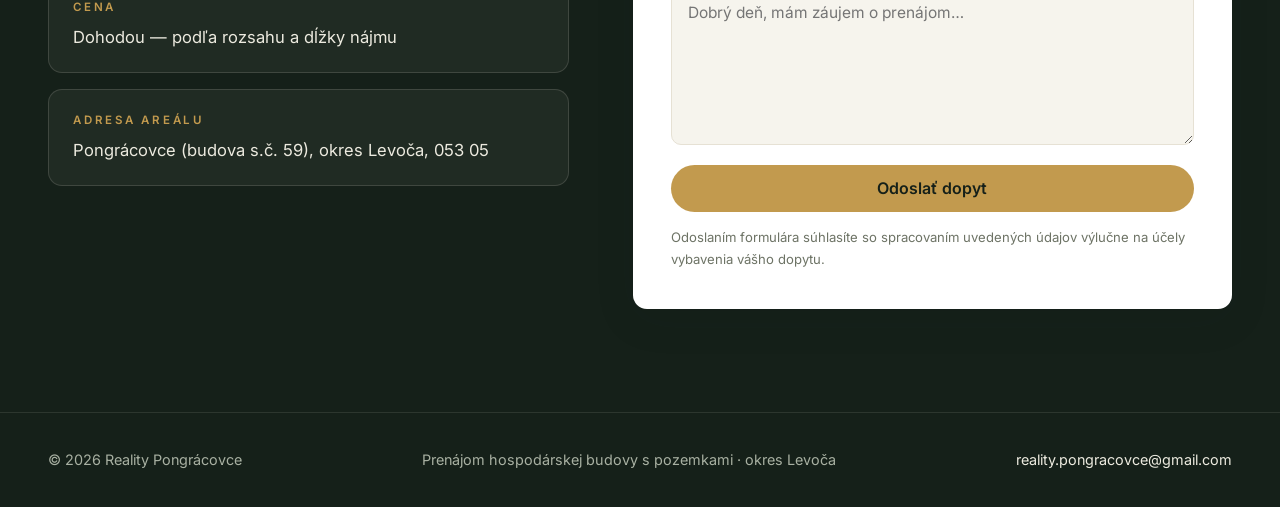
==== commit 3185ec79: "Formulár odosiela na pozadí — zákazník ostáva na webe, poďakovanie po slovensky - AJAX odoslanie cez" ====
--- a/index.html
+++ b/index.html
@@ -333,9 +333,13 @@
           <p>Pongrácovce (budova s.č. 59), okres Levoča, 053 05</p>
         </div>
       </div>
-      <form class="form reveal reveal-d1" action="https://formsubmit.co/reality.pongracovce@gmail.com" method="POST">
+      <form class="form reveal reveal-d1" action="https://formsubmit.co/reality.pongracovce@gmail.com" method="POST"
+            data-sending="Odosielam…"
+            data-success="Ďakujeme! Vaša správa bola odoslaná. Ozveme sa vám čo najskôr."
+            data-error="Odoslanie sa nepodarilo. Skúste to prosím znova alebo nám napíšte priamo na e-mail.">
         <input type="hidden" name="_subject" value="Dopyt z webu — Reality Pongrácovce">
-        <input type="hidden" name="_captcha" value="true">
+        <input type="hidden" name="_captcha" value="false">
+        <input type="hidden" name="_template" value="table">
         <input type="text" name="_honey" style="display:none">
         <div class="form-grid">
           <div class="field">
--- a/css/style.css
+++ b/css/style.css
@@ -785,6 +785,28 @@
 .form .btn { width: 100%; justify-content: center; margin-top: 1.2rem; }
 
 .form .note { font-size: 0.82rem; color: var(--muted); margin-top: 0.9rem; }
+
+.form-ok {
+  text-align: center;
+  padding: 2.5rem 1rem;
+  color: var(--ink);
+}
+
+.form-ok svg {
+  width: 56px;
+  height: 56px;
+  color: var(--brass-dark);
+  margin: 0 auto 1rem;
+  display: block;
+}
+
+.form-ok p { font-size: 1.1rem; font-weight: 600; }
+
+.form-err {
+  color: #a33b2e;
+  font-size: 0.92rem;
+  margin-top: 0.8rem;
+}
 
 /* ---------- Pätička ---------- */
 .foot {
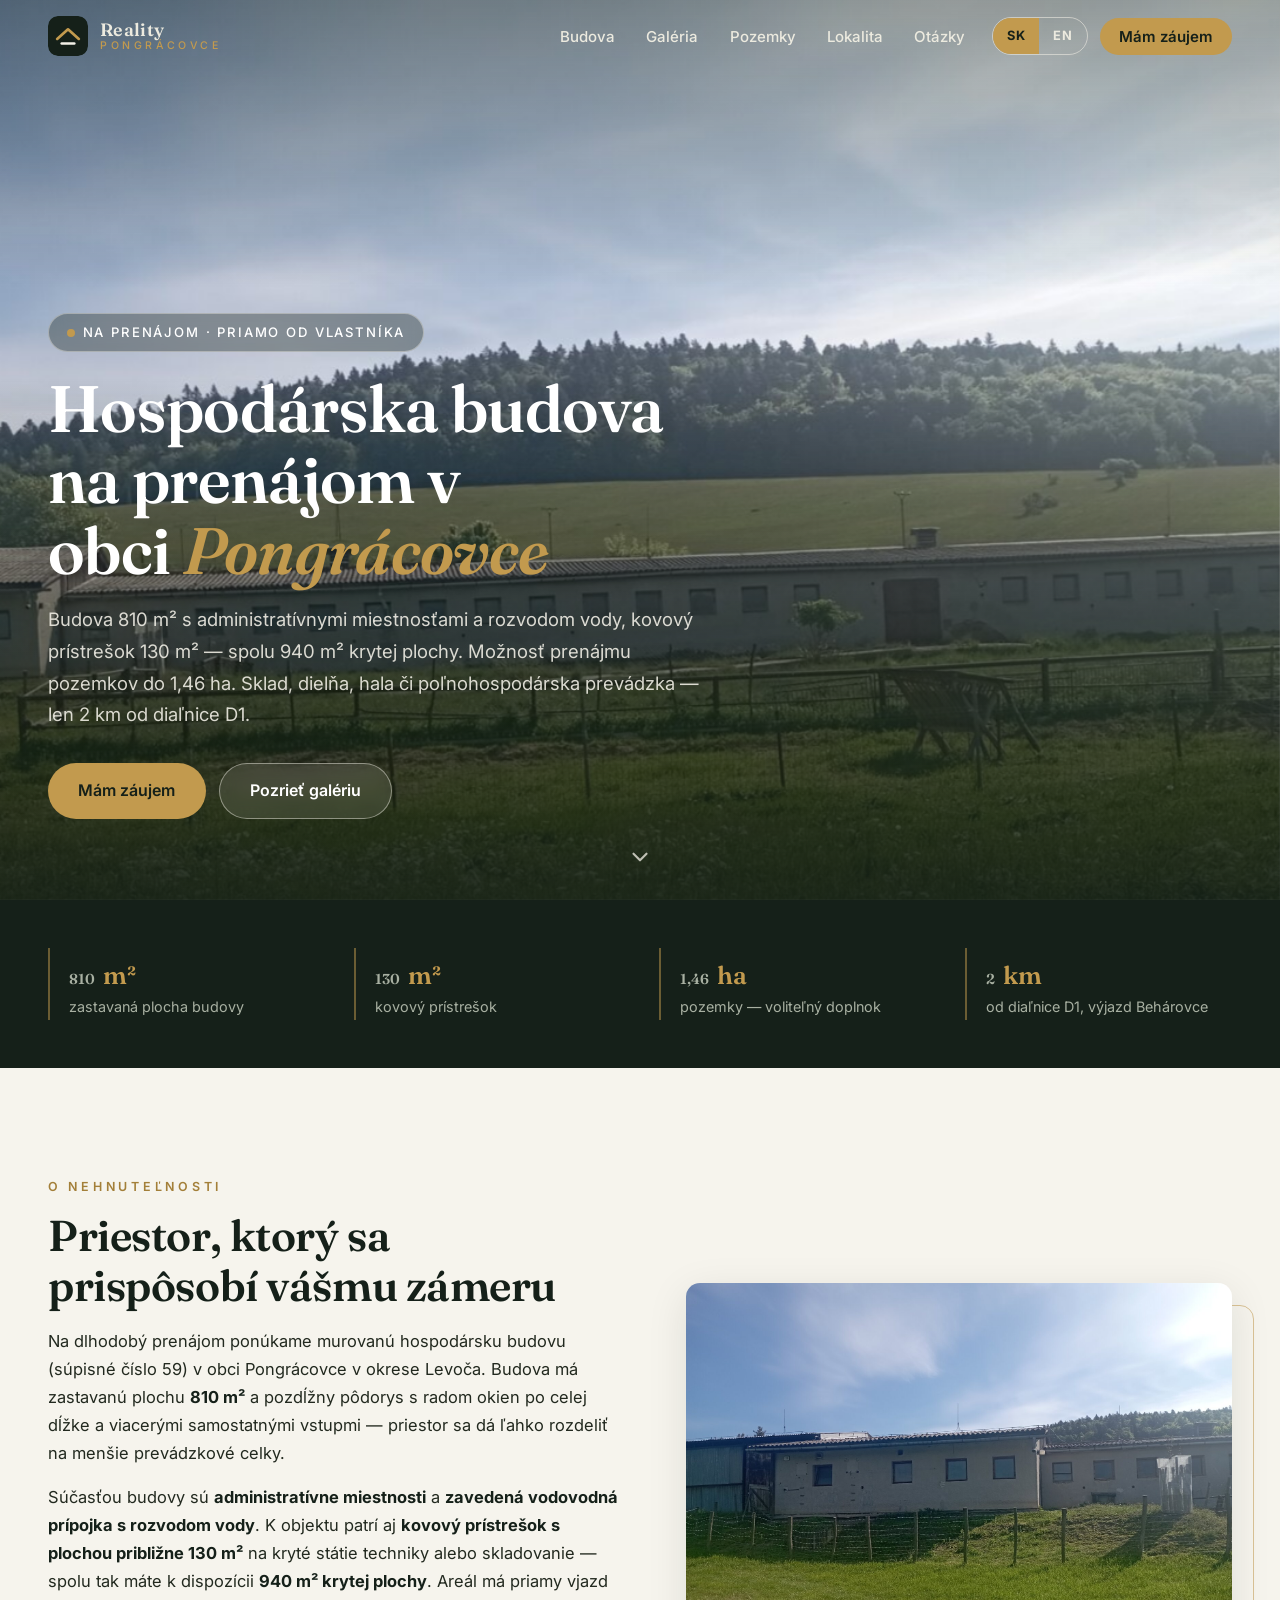
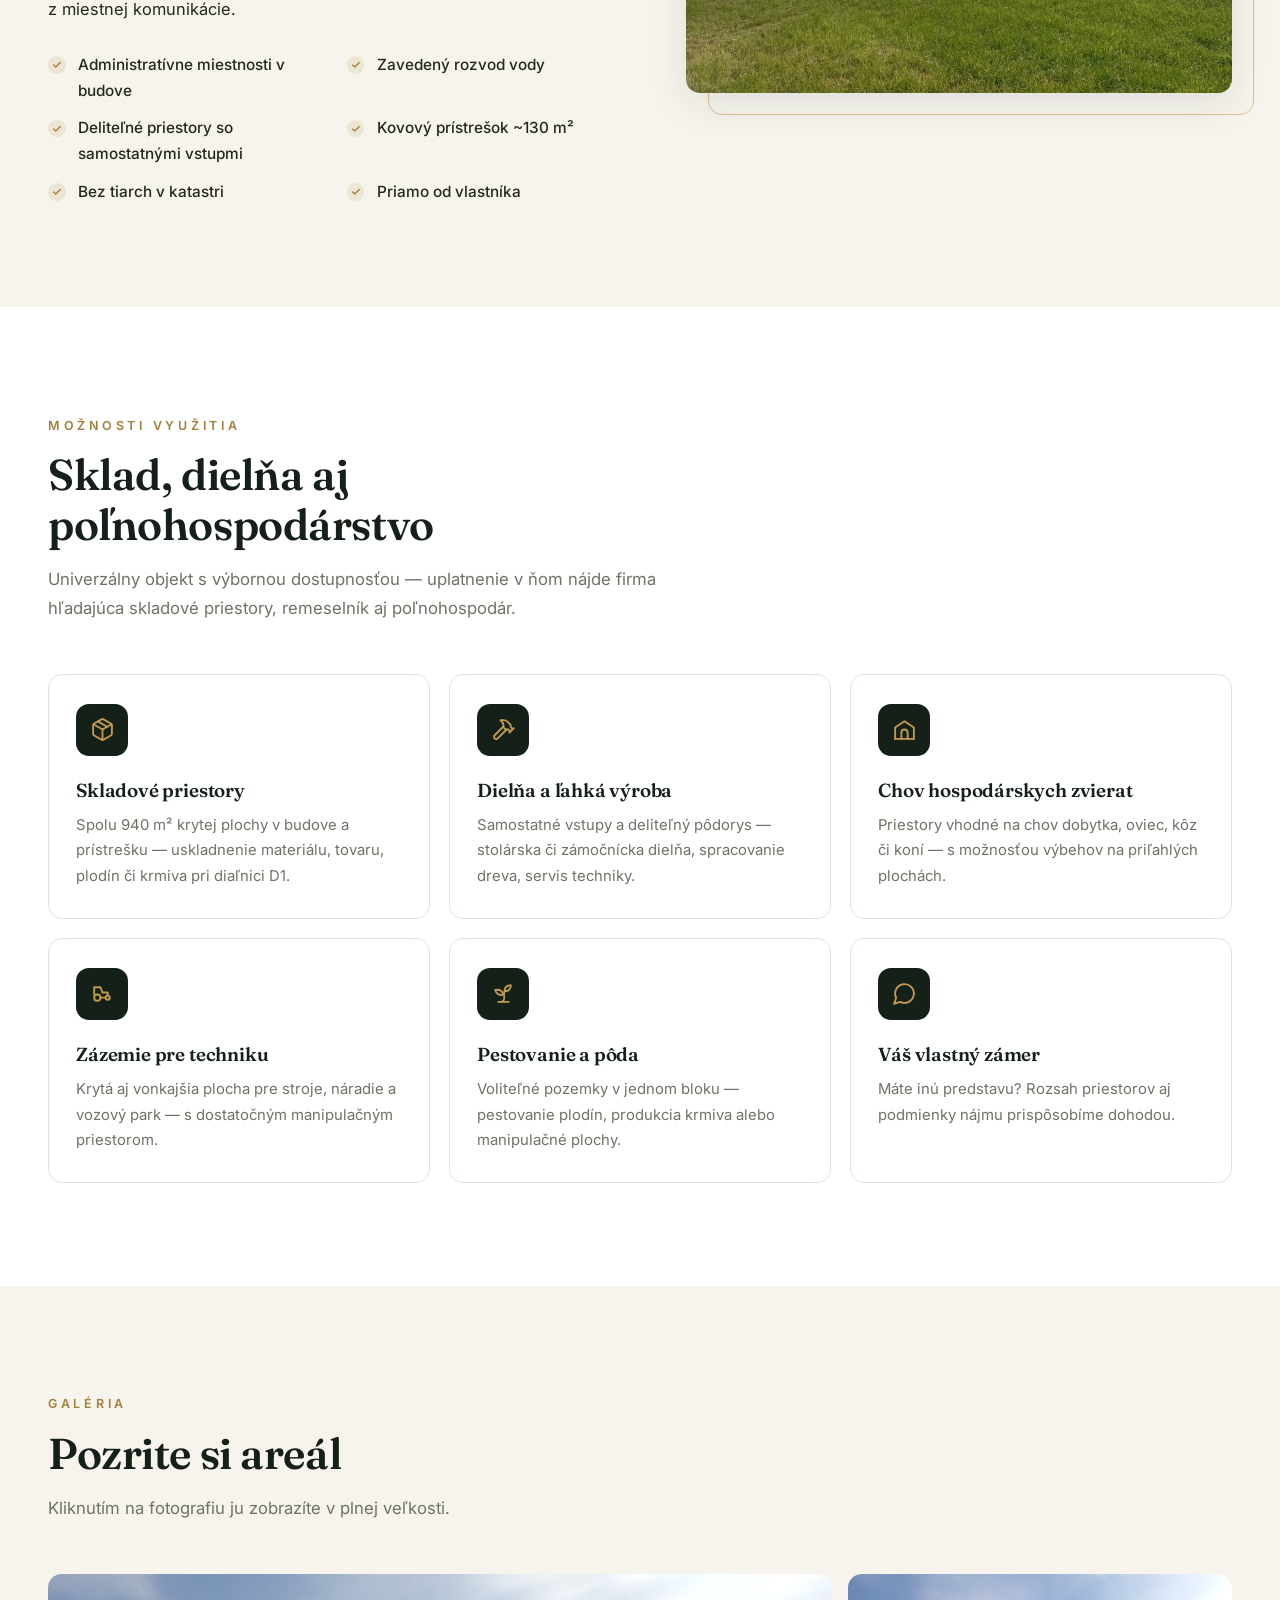
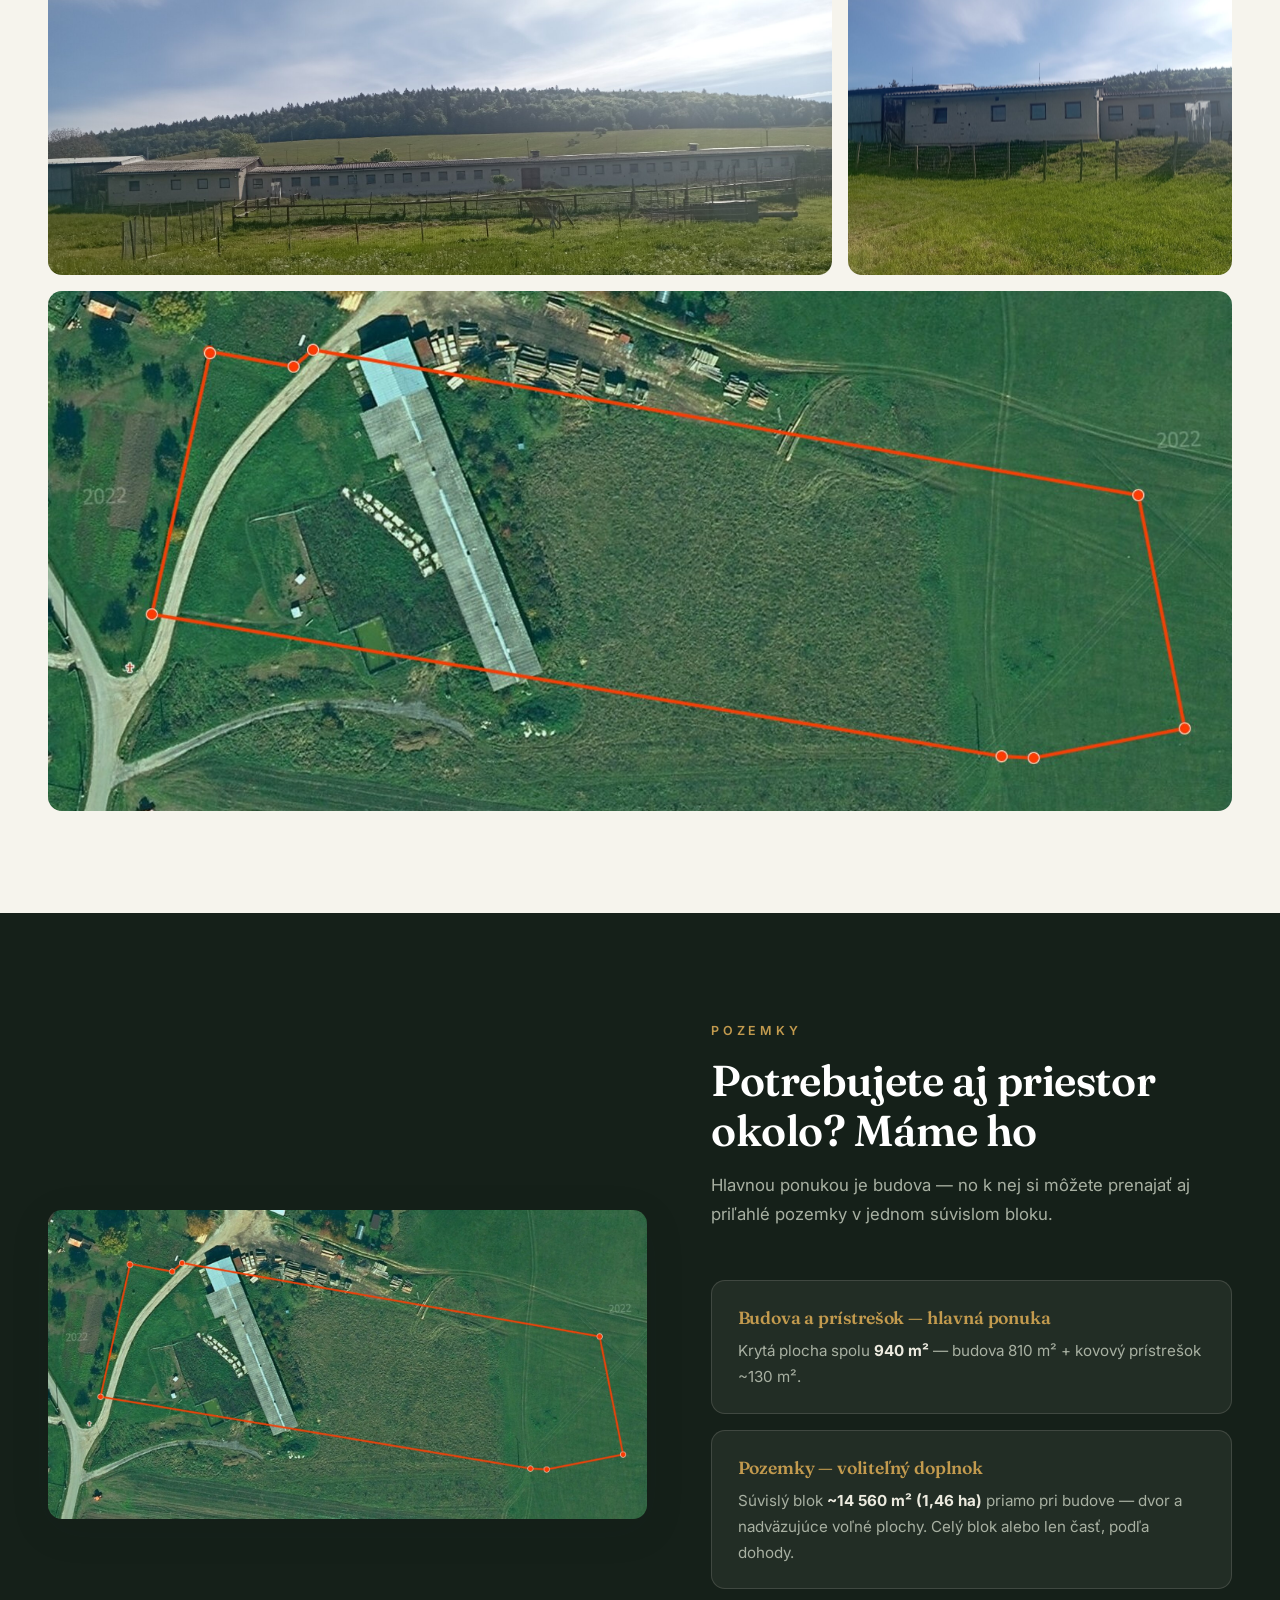
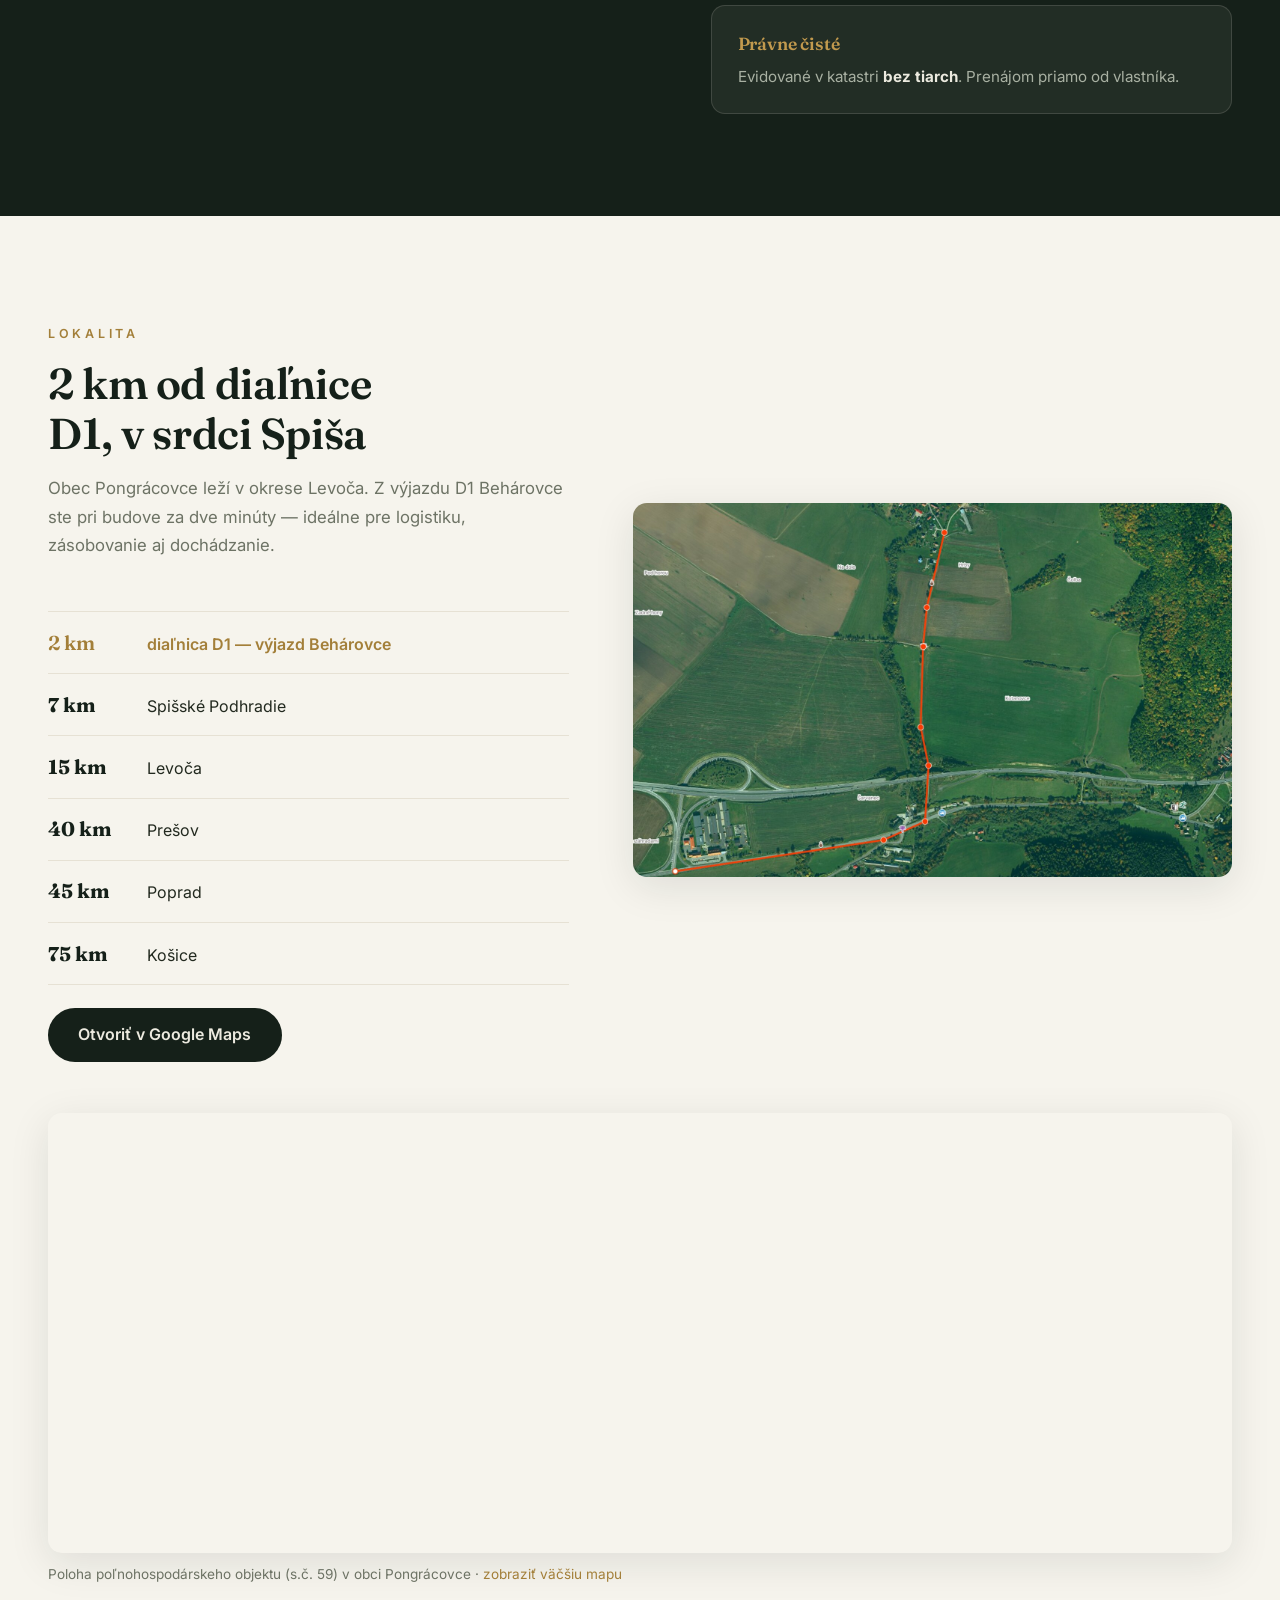
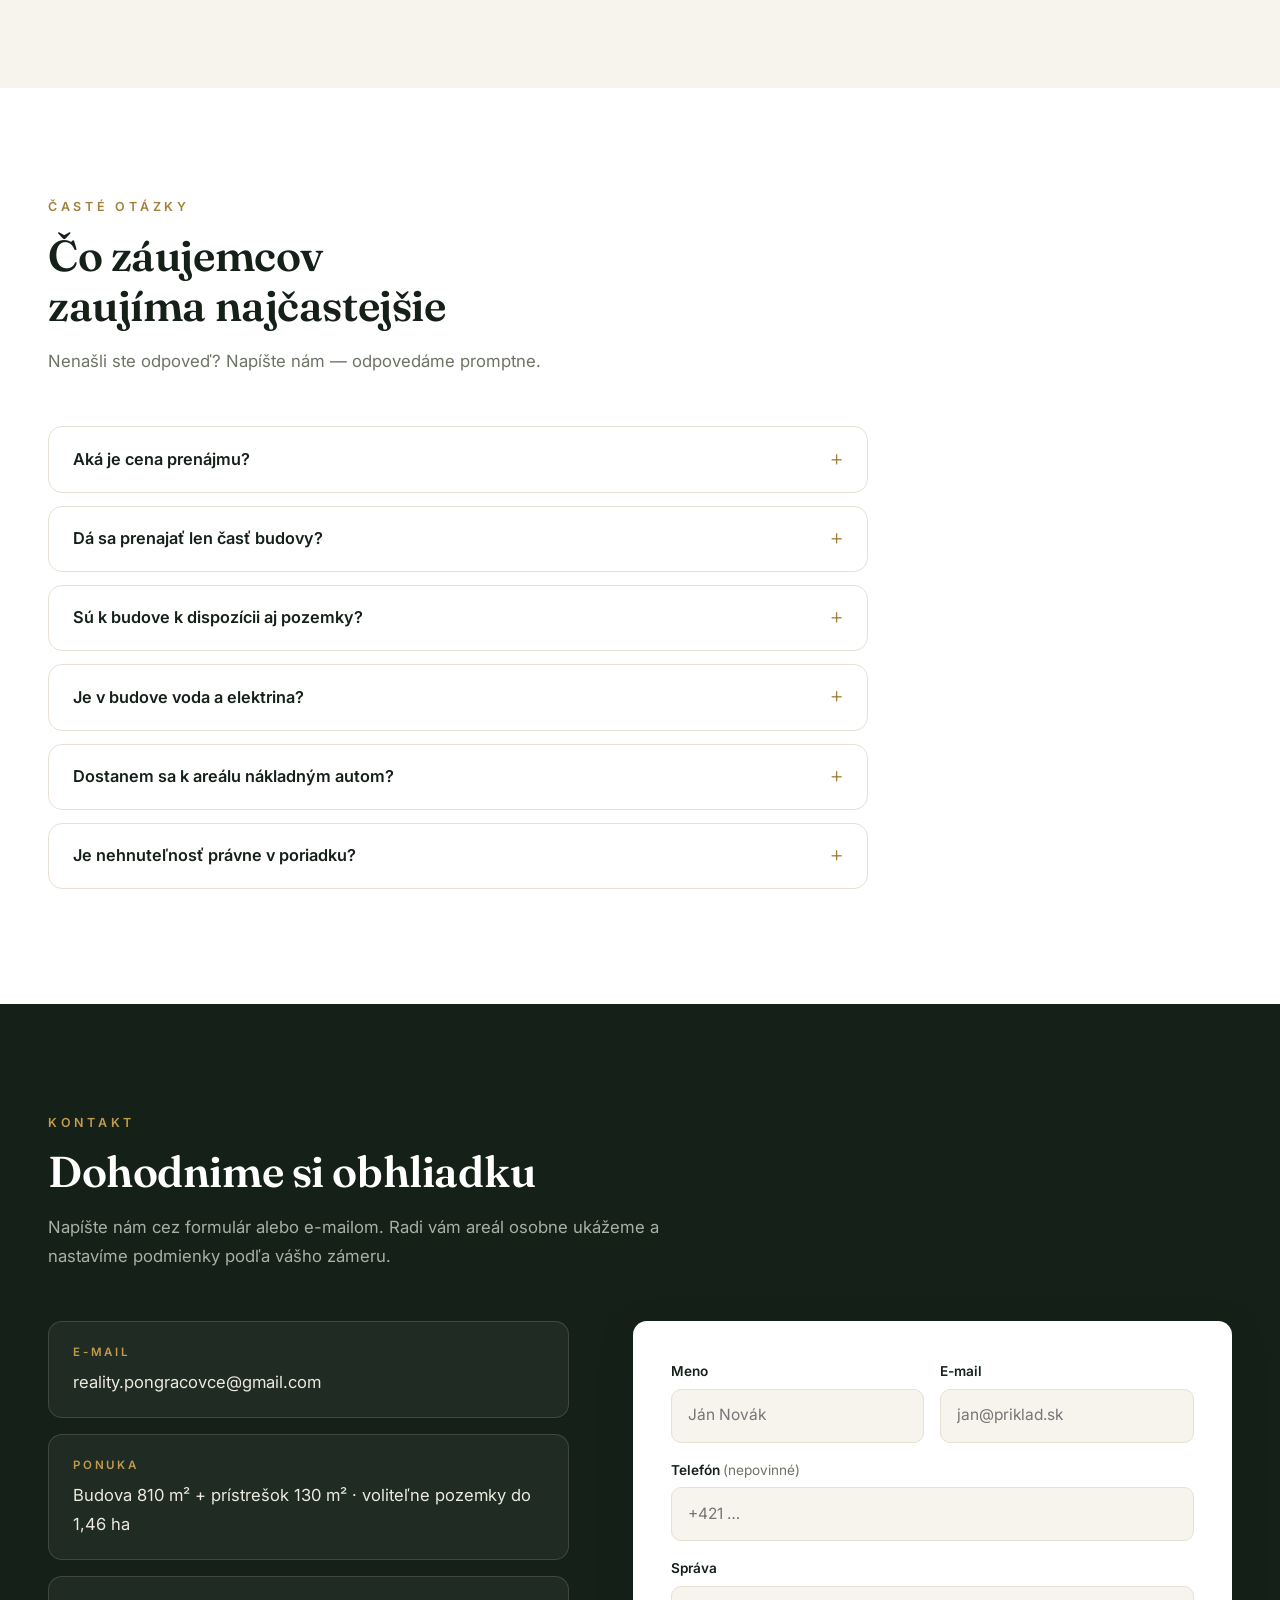
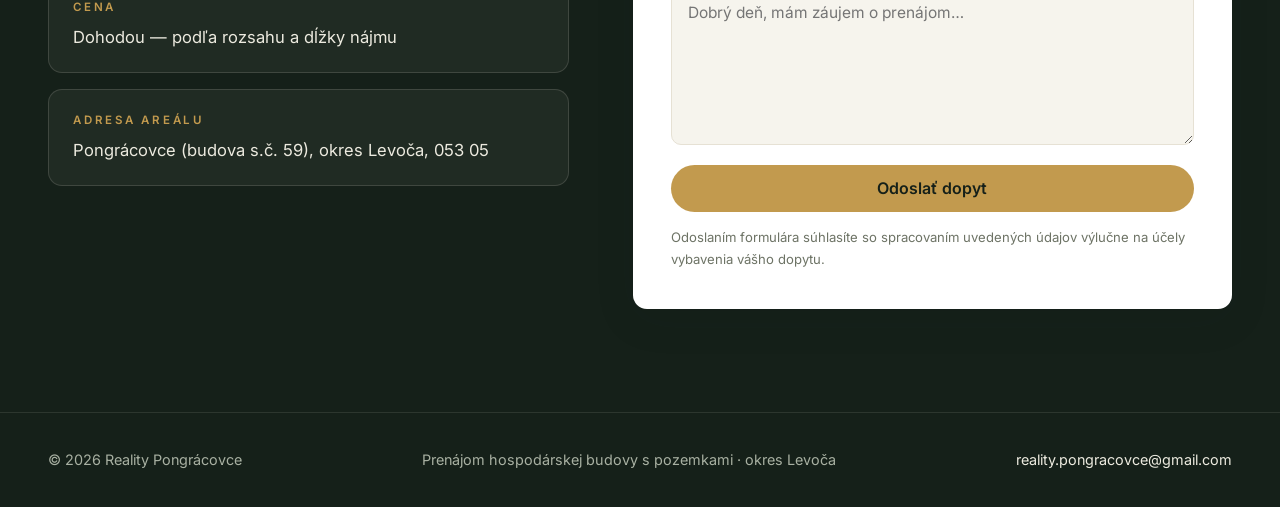
==== commit 214e0e14: "Cloudflare Web Analytics + mapa cez Leaflet - meranie návštevnosti (beacon, bez cookies) na SK aj EN" ====
--- a/index.html
+++ b/index.html
@@ -22,6 +22,7 @@
   <link rel="preconnect" href="https://fonts.googleapis.com">
   <link rel="preconnect" href="https://fonts.gstatic.com" crossorigin>
   <link href="https://fonts.googleapis.com/css2?family=Fraunces:ital,wght@0,400;0,600;1,600&family=Inter:wght@400;500;600&display=swap" rel="stylesheet">
+  <link rel="stylesheet" href="https://unpkg.com/leaflet@1.9.4/dist/leaflet.css" integrity="sha256-p4NxAoJBhIIN+hmNHrzRCf9tD/miZyoHS5obTRR9BMY=" crossorigin="">
   <link rel="stylesheet" href="css/style.css">
   <script type="application/ld+json">
   {
@@ -265,11 +266,7 @@
   </div>
   <div class="wrap">
     <div class="map-embed reveal">
-      <iframe
-        title="Mapa — poľnohospodársky objekt Pongrácovce"
-        src="https://www.openstreetmap.org/export/embed.html?bbox=20.80953%2C49.00945%2C20.83953%2C49.02545&amp;layer=mapnik&amp;marker=49.01745%2C20.82452"
-        loading="lazy"
-        referrerpolicy="no-referrer-when-downgrade"></iframe>
+      <div id="mapa" data-popup="Poľnohospodársky objekt (s.č. 59)&lt;br&gt;Pongrácovce" aria-label="Mapa — poľnohospodársky objekt Pongrácovce"></div>
       <p class="map-note">Poloha poľnohospodárskeho objektu (s.č. 59) v obci Pongrácovce · <a href="https://www.openstreetmap.org/?mlat=49.01745&amp;mlon=20.82452#map=16/49.01745/20.82452" target="_blank" rel="noopener">zobraziť väčšiu mapu</a></p>
     </div>
   </div>
@@ -384,6 +381,8 @@
   <button class="lb-next" aria-label="Nasledujúca">›</button>
 </div>
 
+<script src="https://unpkg.com/leaflet@1.9.4/dist/leaflet.js" integrity="sha256-20nQCchB9co0qIjJZRGuk2/Z9VM+kNiyxNV1lvTlZBo=" crossorigin=""></script>
 <script src="js/skripty.js"></script>
+<!-- Cloudflare Web Analytics --><script type='module' src='https://static.cloudflareinsights.com/beacon.min.js' data-cf-beacon='{"token": "38cc1b49925743389c201ef46da2820f"}'></script><!-- End Cloudflare Web Analytics -->
 </body>
 </html>
--- a/css/style.css
+++ b/css/style.css
@@ -657,14 +657,16 @@
   margin-top: clamp(2rem, 4vw, 3.5rem);
 }
 
-.map-embed iframe {
-  display: block;
+#mapa {
   width: 100%;
   height: 440px;
-  border: 0;
   border-radius: var(--r);
   box-shadow: var(--shadow);
-}
+  z-index: 1;
+}
+
+#mapa .leaflet-pane, #mapa .leaflet-control { z-index: 1; }
+#mapa .leaflet-top, #mapa .leaflet-bottom { z-index: 2; }
 
 .map-note {
   font-size: 0.85rem;
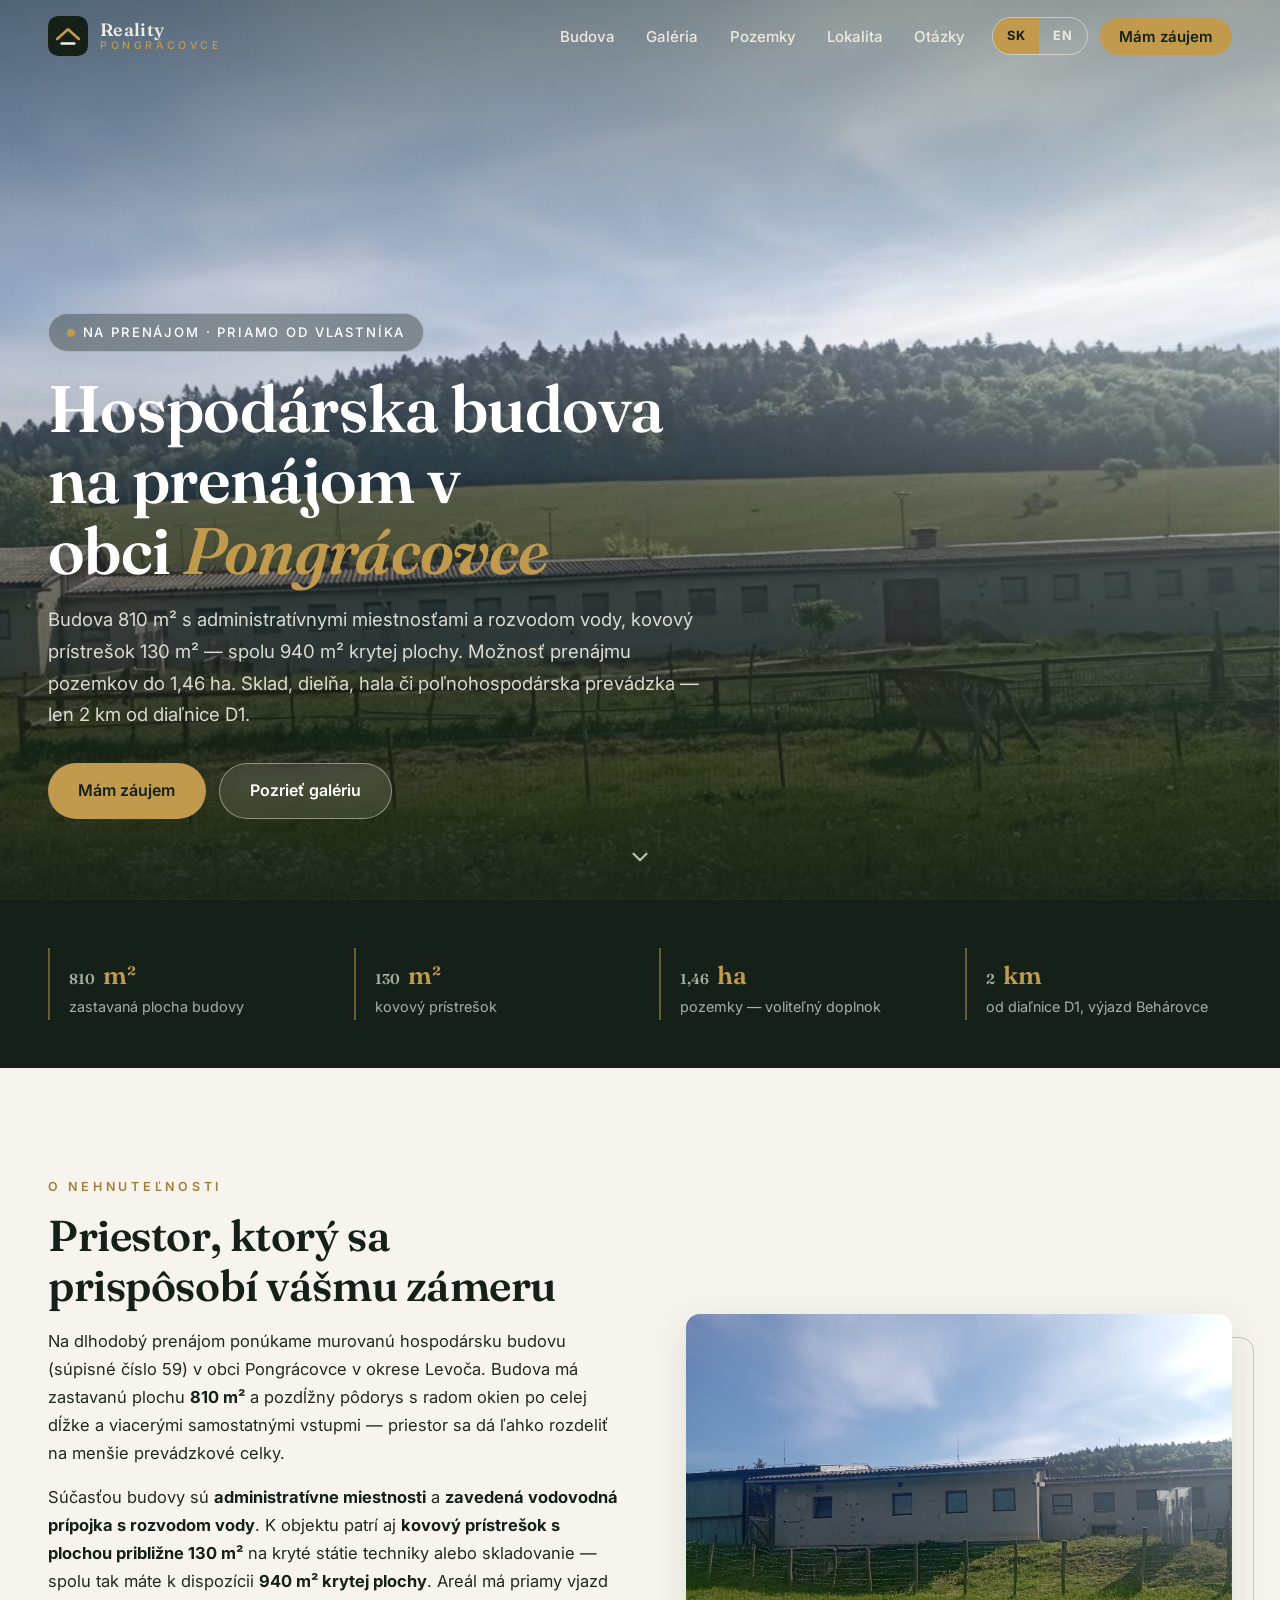
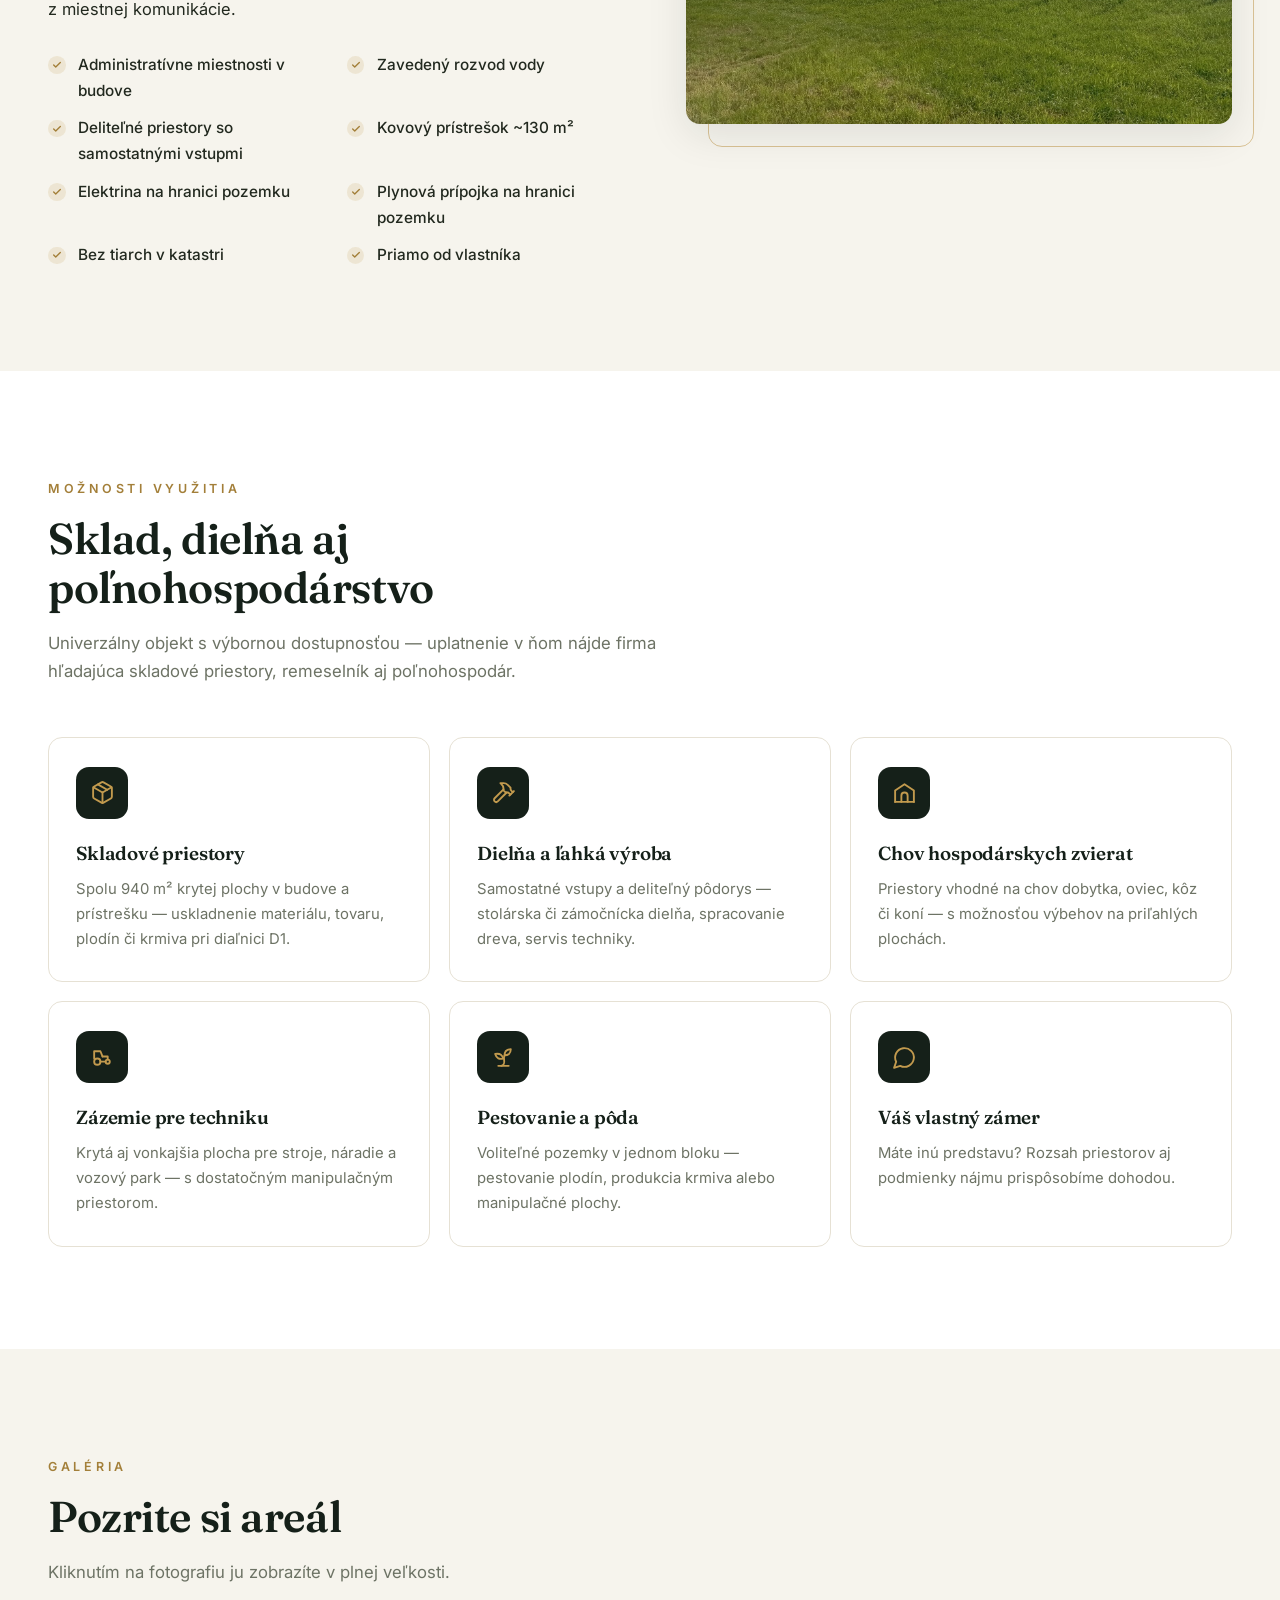
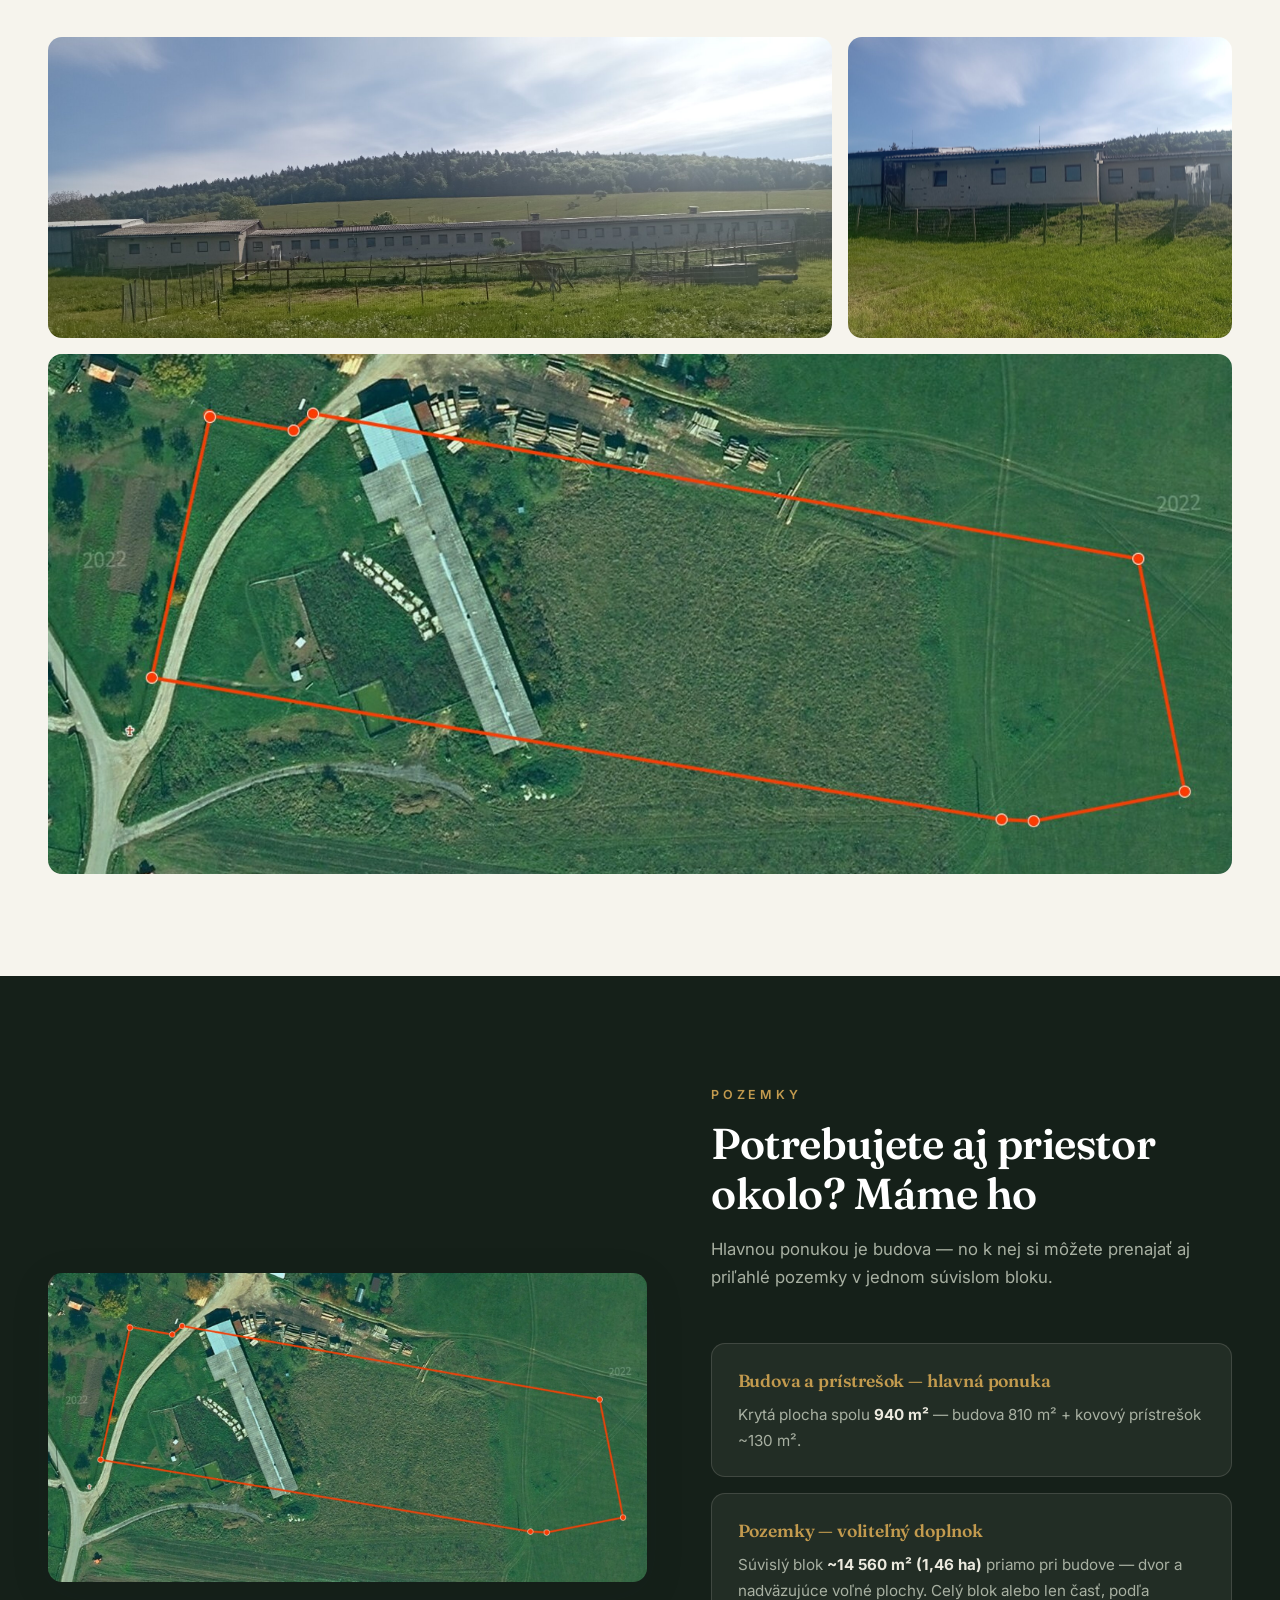
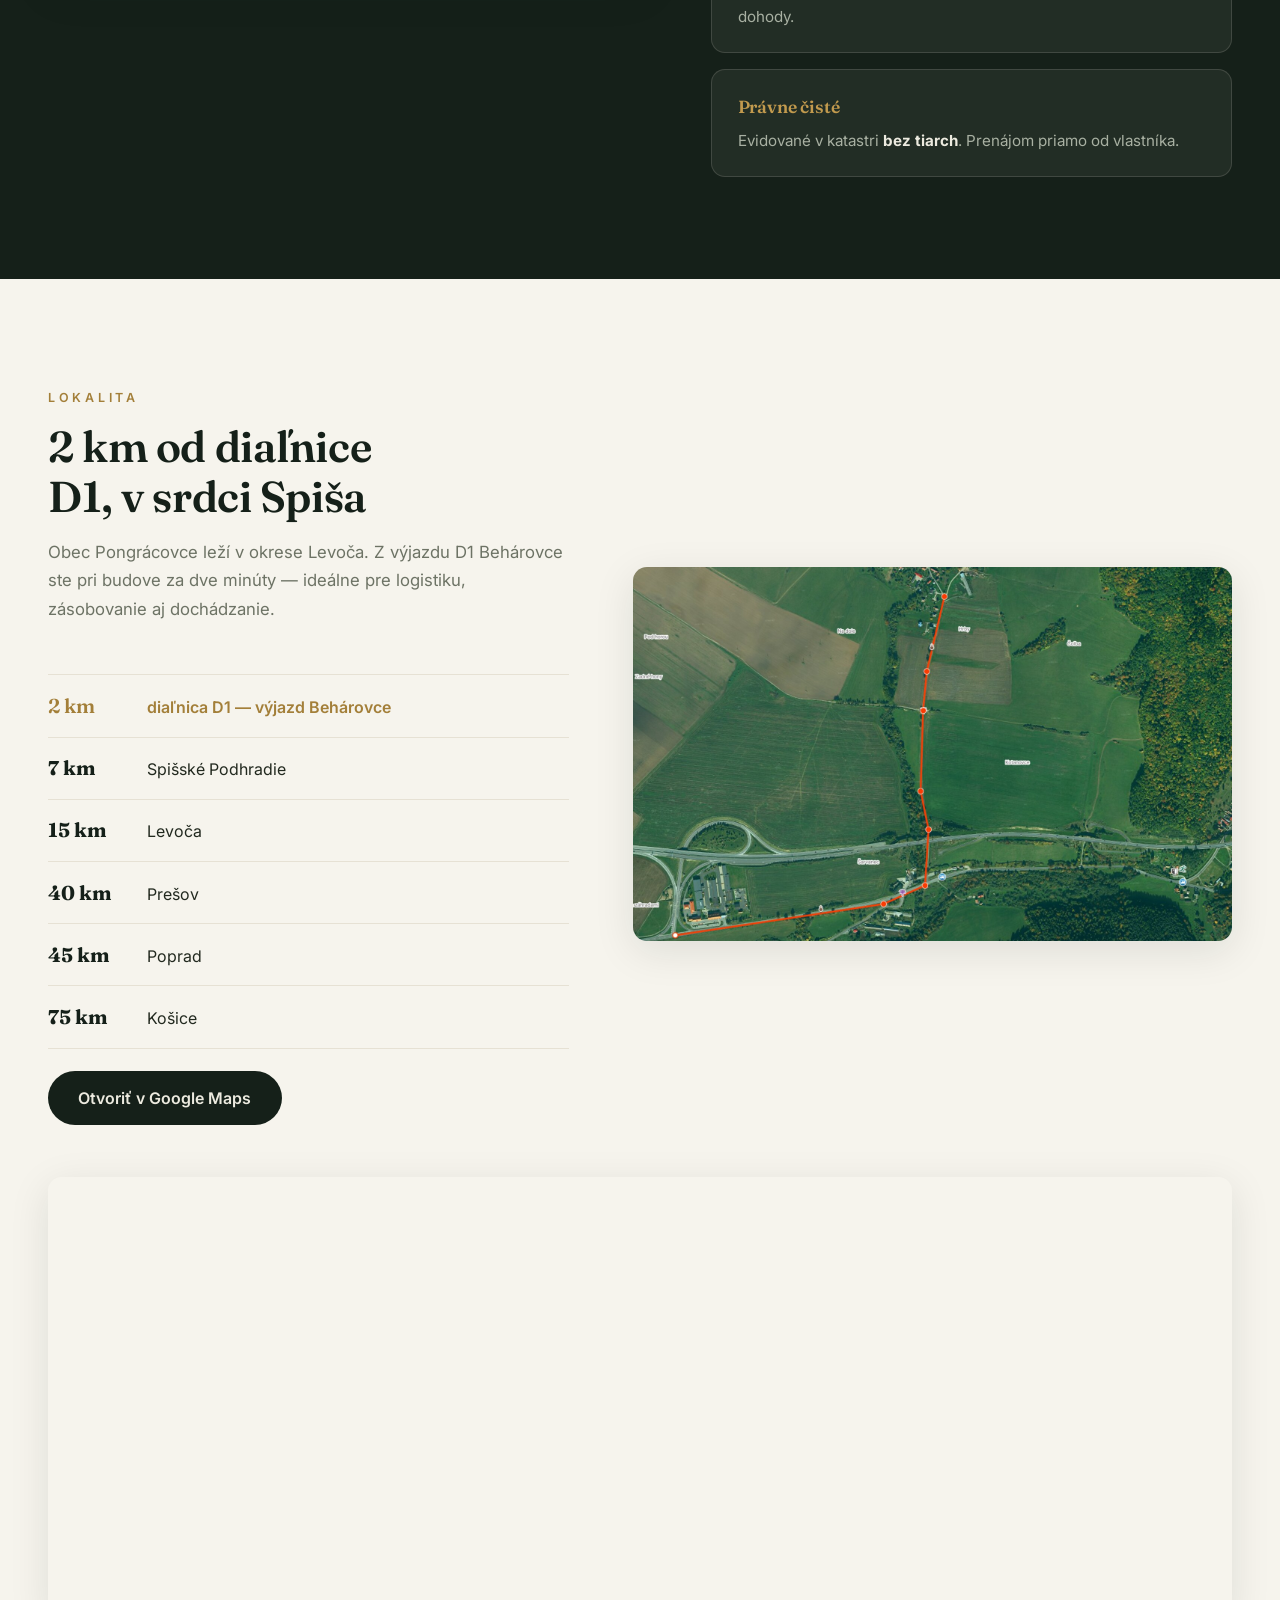
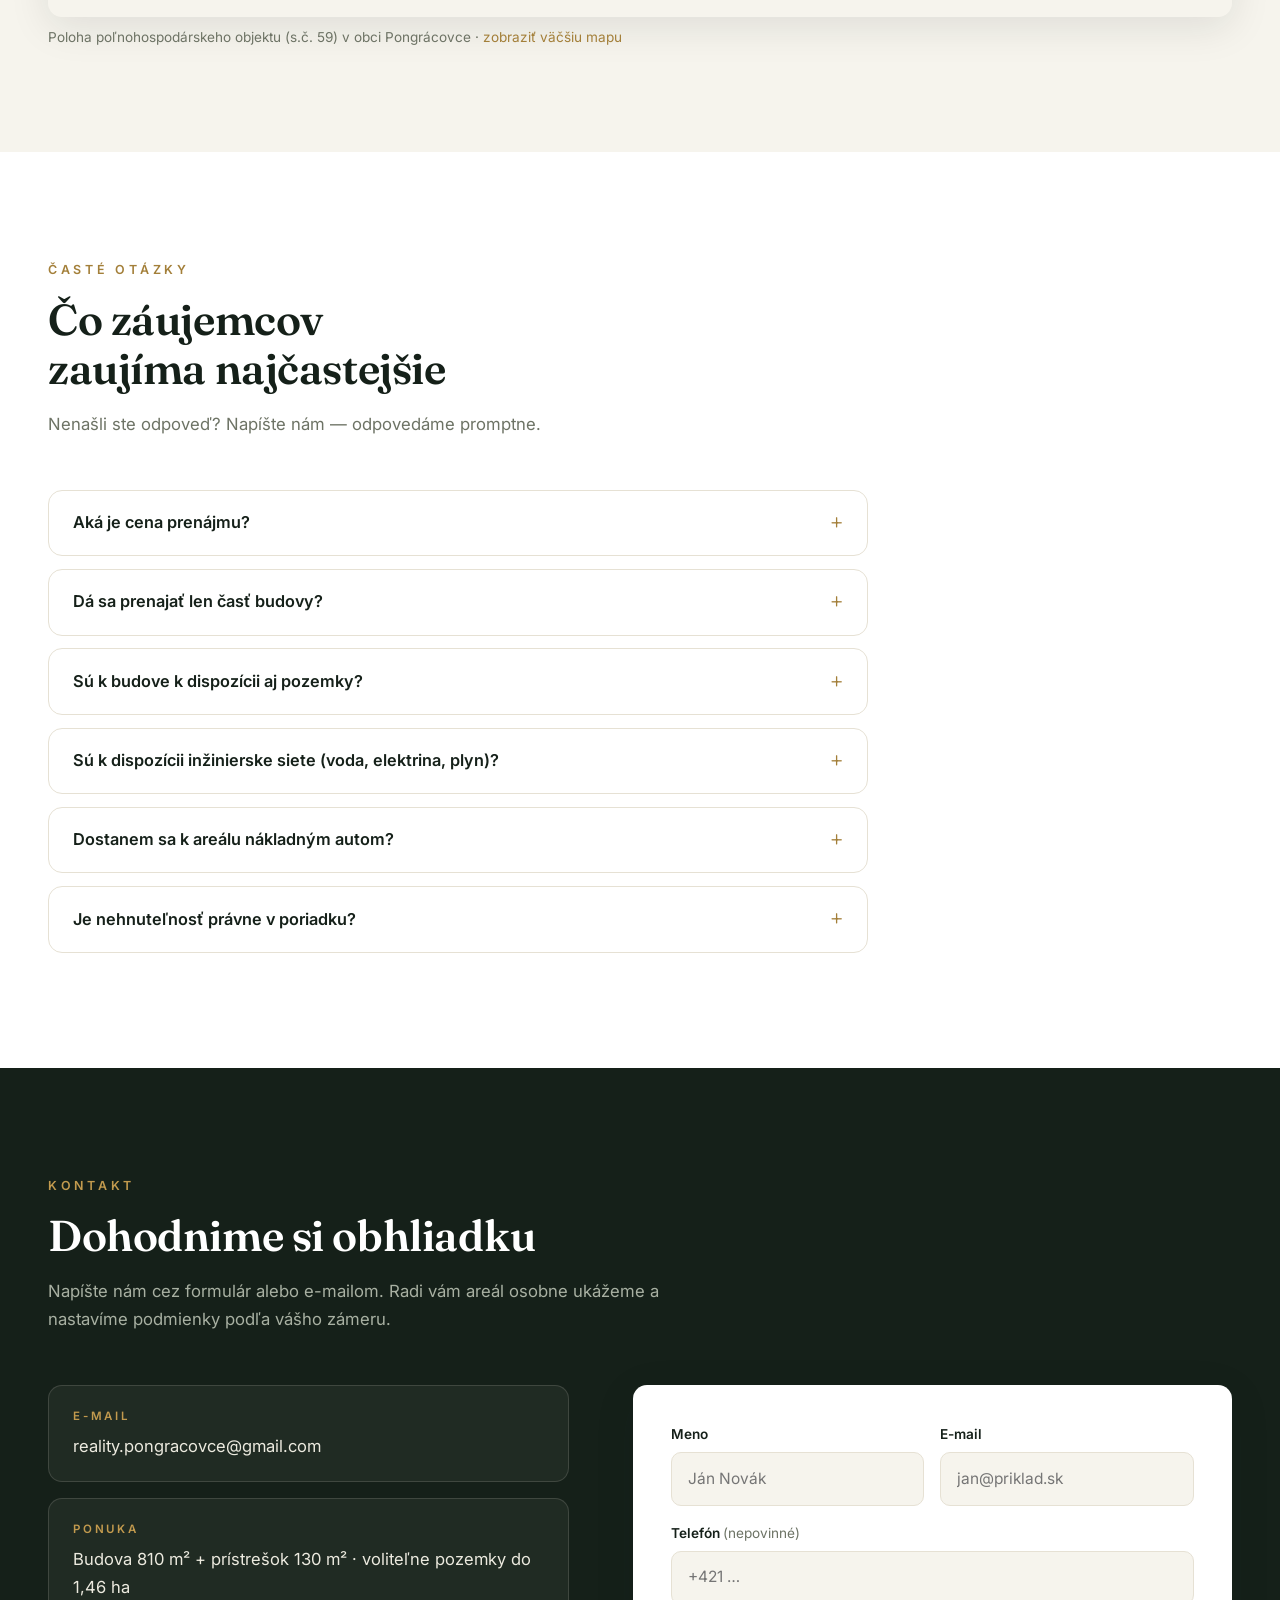
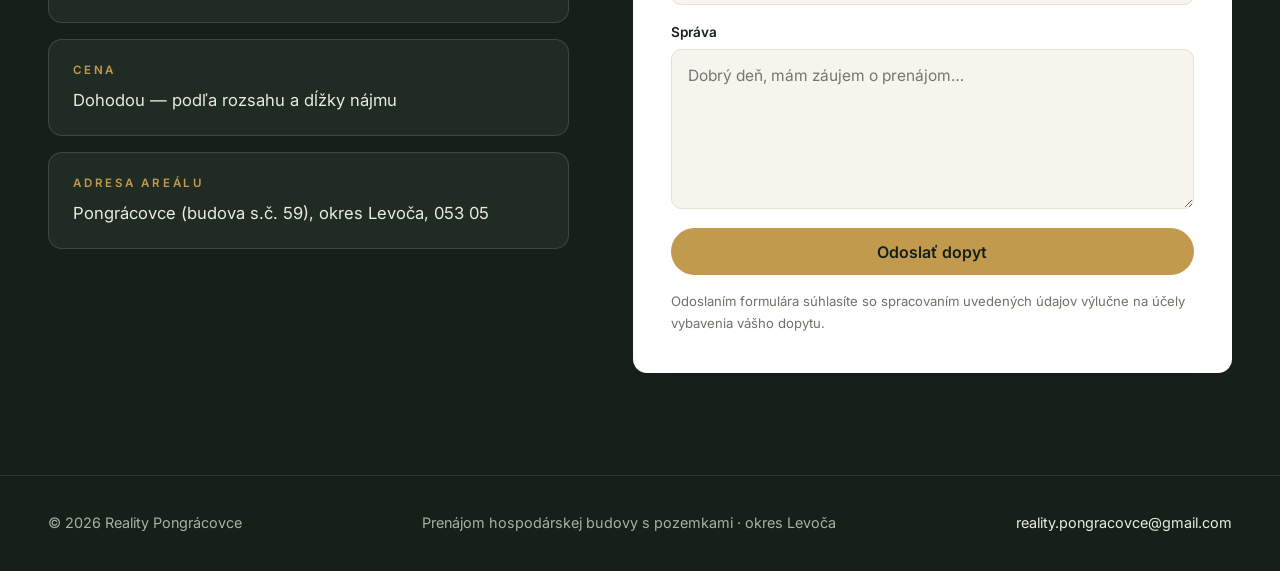
==== commit d7722c6c: "Plynová prípojka na hranici pozemku — FAQ a výhody v oboch jazykoch" ====
--- a/index.html
+++ b/index.html
@@ -59,8 +59,8 @@
       },
       {
         "@type": "Question",
-        "name": "Je v budove voda a elektrina?",
-        "acceptedAnswer": { "@type": "Answer", "text": "V budove je zavedená vodovodná prípojka s rozvodom vody. Elektrické vedenie je pri hranici pozemku — prípojku si nájomca môže zriadiť podľa vlastných potrieb." }
+        "name": "Sú k dispozícii inžinierske siete (voda, elektrina, plyn)?",
+        "acceptedAnswer": { "@type": "Answer", "text": "V budove je zavedená vodovodná prípojka s rozvodom vody. Elektrické vedenie aj plynová prípojka sú pri hranici pozemku — nájomca si ich môže zriadiť podľa vlastných potrieb." }
       },
       {
         "@type": "Question",
@@ -143,6 +143,8 @@
         <li>Zavedený rozvod vody</li>
         <li>Deliteľné priestory so samostatnými vstupmi</li>
         <li>Kovový prístrešok ~130 m²</li>
+        <li>Elektrina na hranici pozemku</li>
+        <li>Plynová prípojka na hranici pozemku</li>
         <li>Bez tiarch v katastri</li>
         <li>Priamo od vlastníka</li>
       </ul>
@@ -291,8 +293,8 @@
         <div class="a">Áno, voliteľne. K budove je možné prenajať súvislý blok pozemkov s výmerou približne 14 560 m² — celý alebo len časť, podľa vašich potrieb.</div>
       </details>
       <details class="reveal">
-        <summary>Je v budove voda a elektrina?</summary>
-        <div class="a">V budove je zavedená vodovodná prípojka s rozvodom vody. Elektrické vedenie je pri hranici pozemku — prípojku si nájomca môže zriadiť podľa vlastných potrieb.</div>
+        <summary>Sú k dispozícii inžinierske siete (voda, elektrina, plyn)?</summary>
+        <div class="a">V budove je zavedená vodovodná prípojka s rozvodom vody. Elektrické vedenie aj plynová prípojka sú pri hranici pozemku — nájomca si ich môže zriadiť podľa vlastných potrieb.</div>
       </details>
       <details class="reveal">
         <summary>Dostanem sa k areálu nákladným autom?</summary>
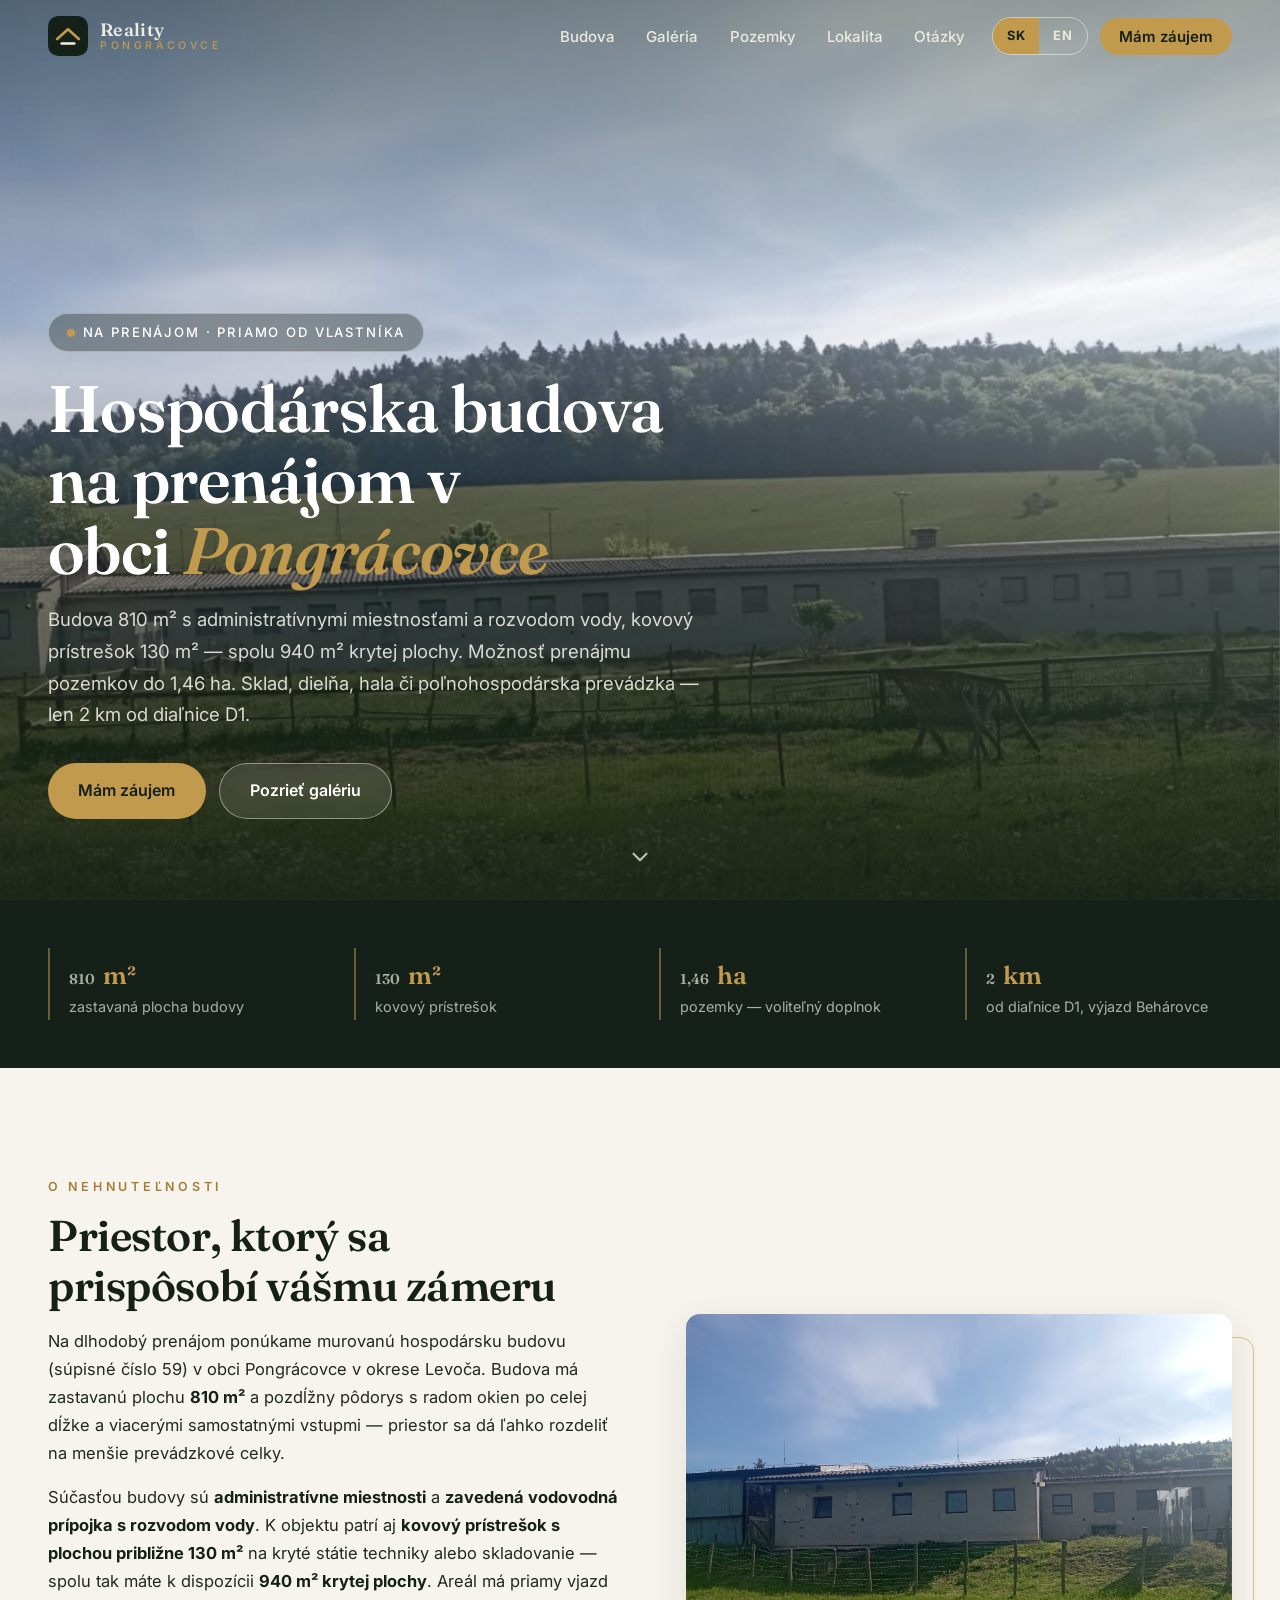
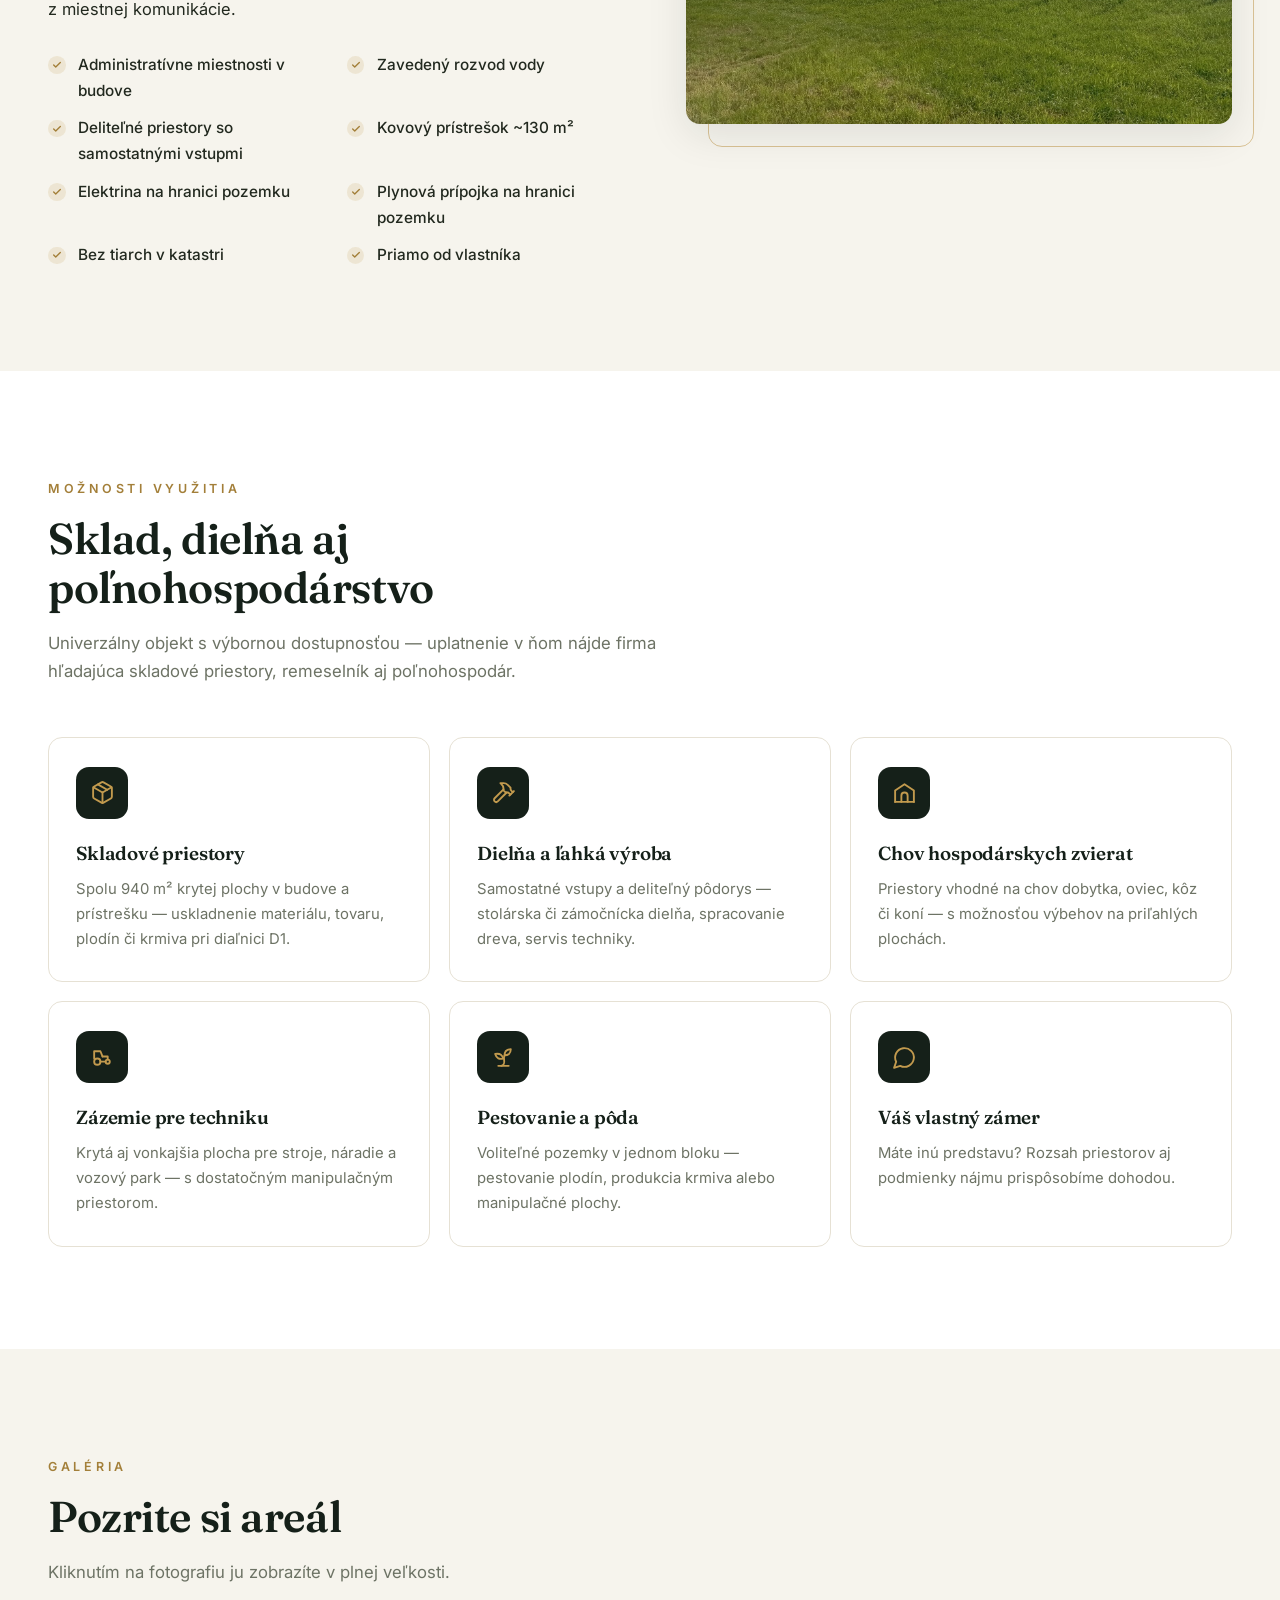
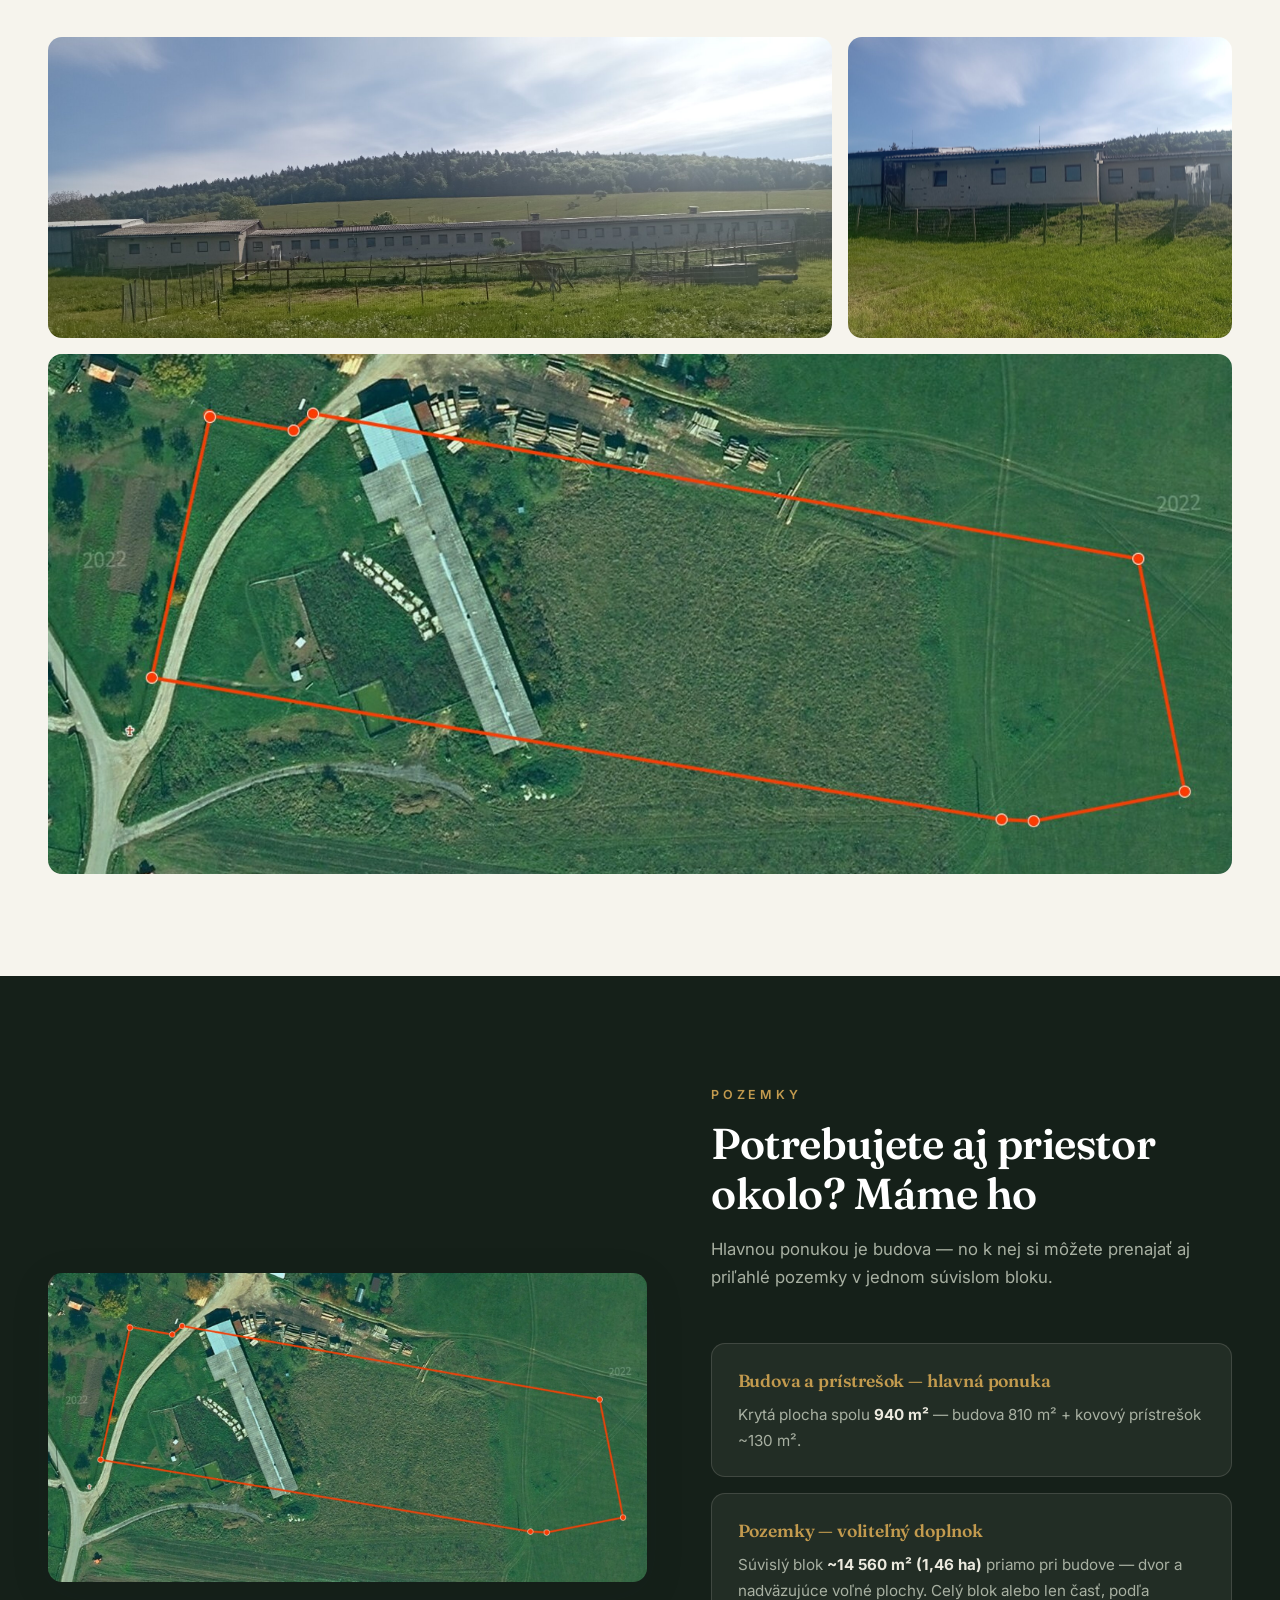
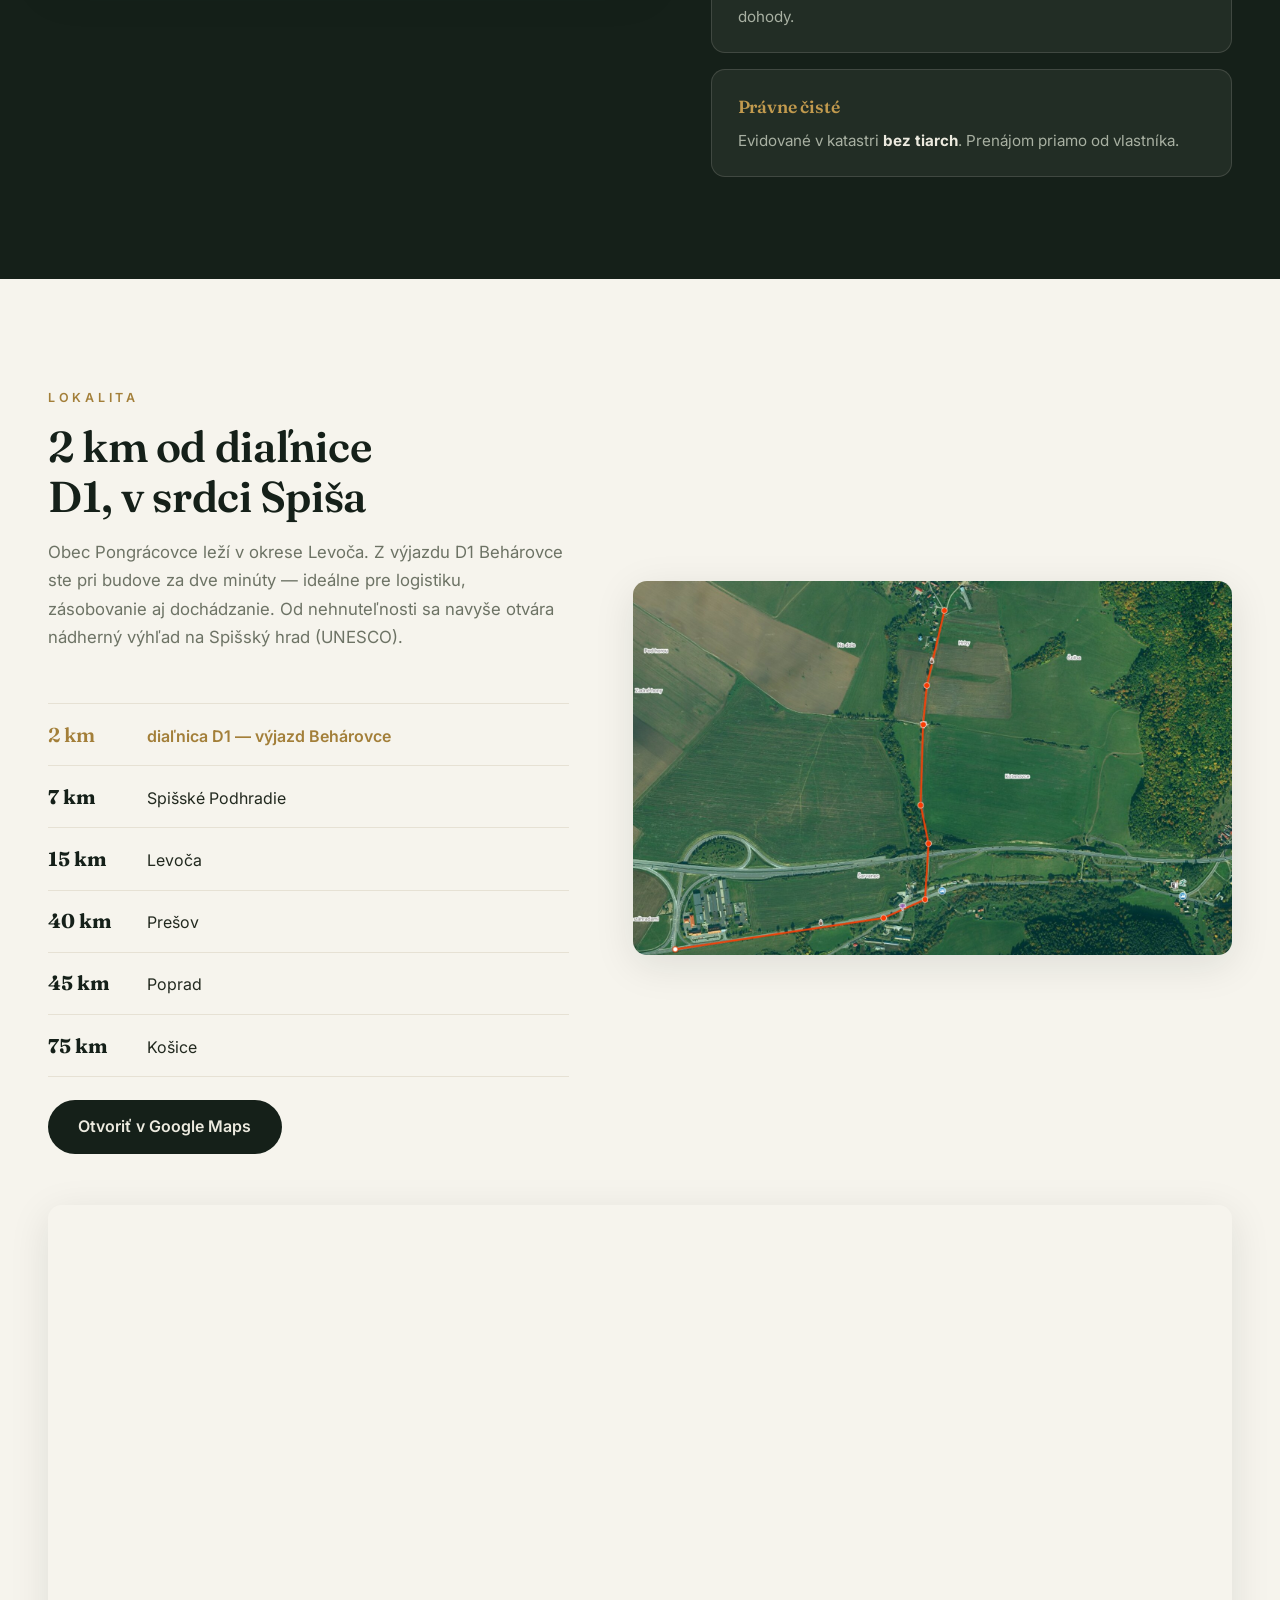
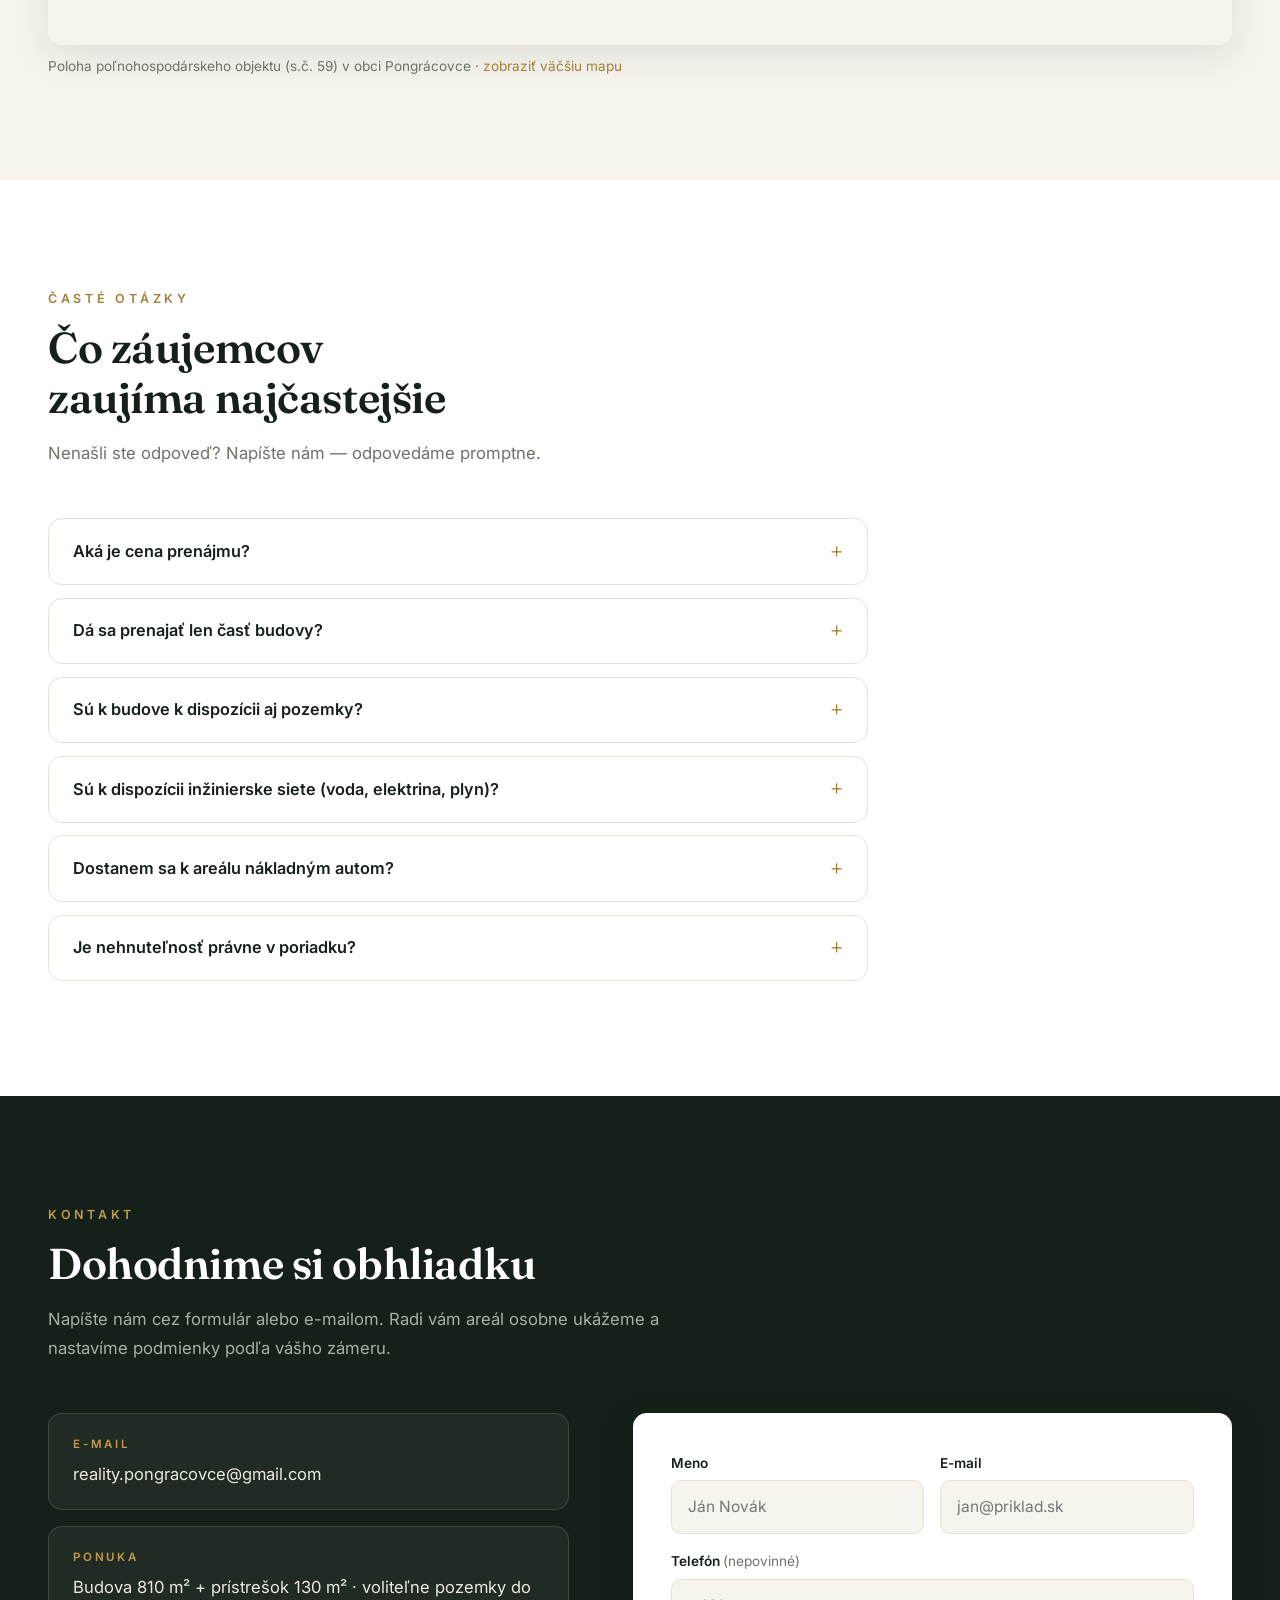
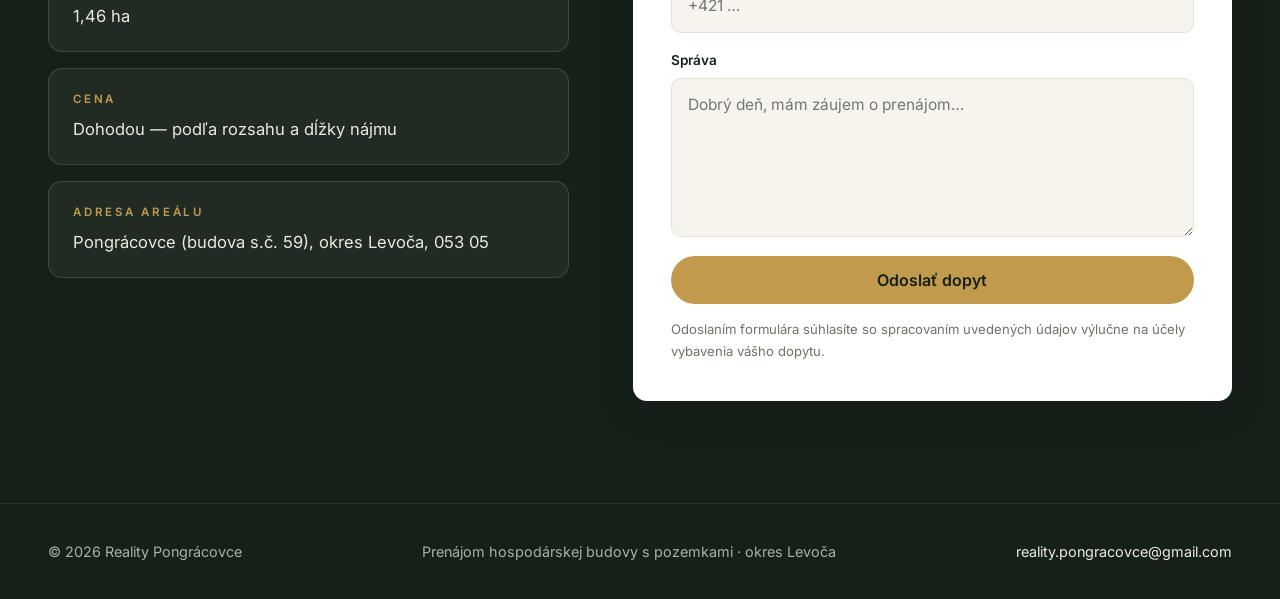
==== commit 79c6d6d8: "Výhľad na Spišský hrad (UNESCO) v sekcii Lokalita — SK aj EN" ====
--- a/index.html
+++ b/index.html
@@ -249,7 +249,7 @@
     <div>
       <span class="kicker reveal">Lokalita</span>
       <h2 class="reveal">2 km od diaľnice D1, v srdci Spiša</h2>
-      <p class="lead reveal">Obec Pongrácovce leží v okrese Levoča. Z výjazdu D1 Behárovce ste pri budove za dve minúty — ideálne pre logistiku, zásobovanie aj dochádzanie.</p>
+      <p class="lead reveal">Obec Pongrácovce leží v okrese Levoča. Z výjazdu D1 Behárovce ste pri budove za dve minúty — ideálne pre logistiku, zásobovanie aj dochádzanie. Od nehnuteľnosti sa navyše otvára nádherný výhľad na Spišský hrad (UNESCO).</p>
       <ul class="dist reveal">
         <li class="hl"><b>2 km</b> diaľnica D1 — výjazd Behárovce</li>
         <li><b>7 km</b> Spišské Podhradie</li>
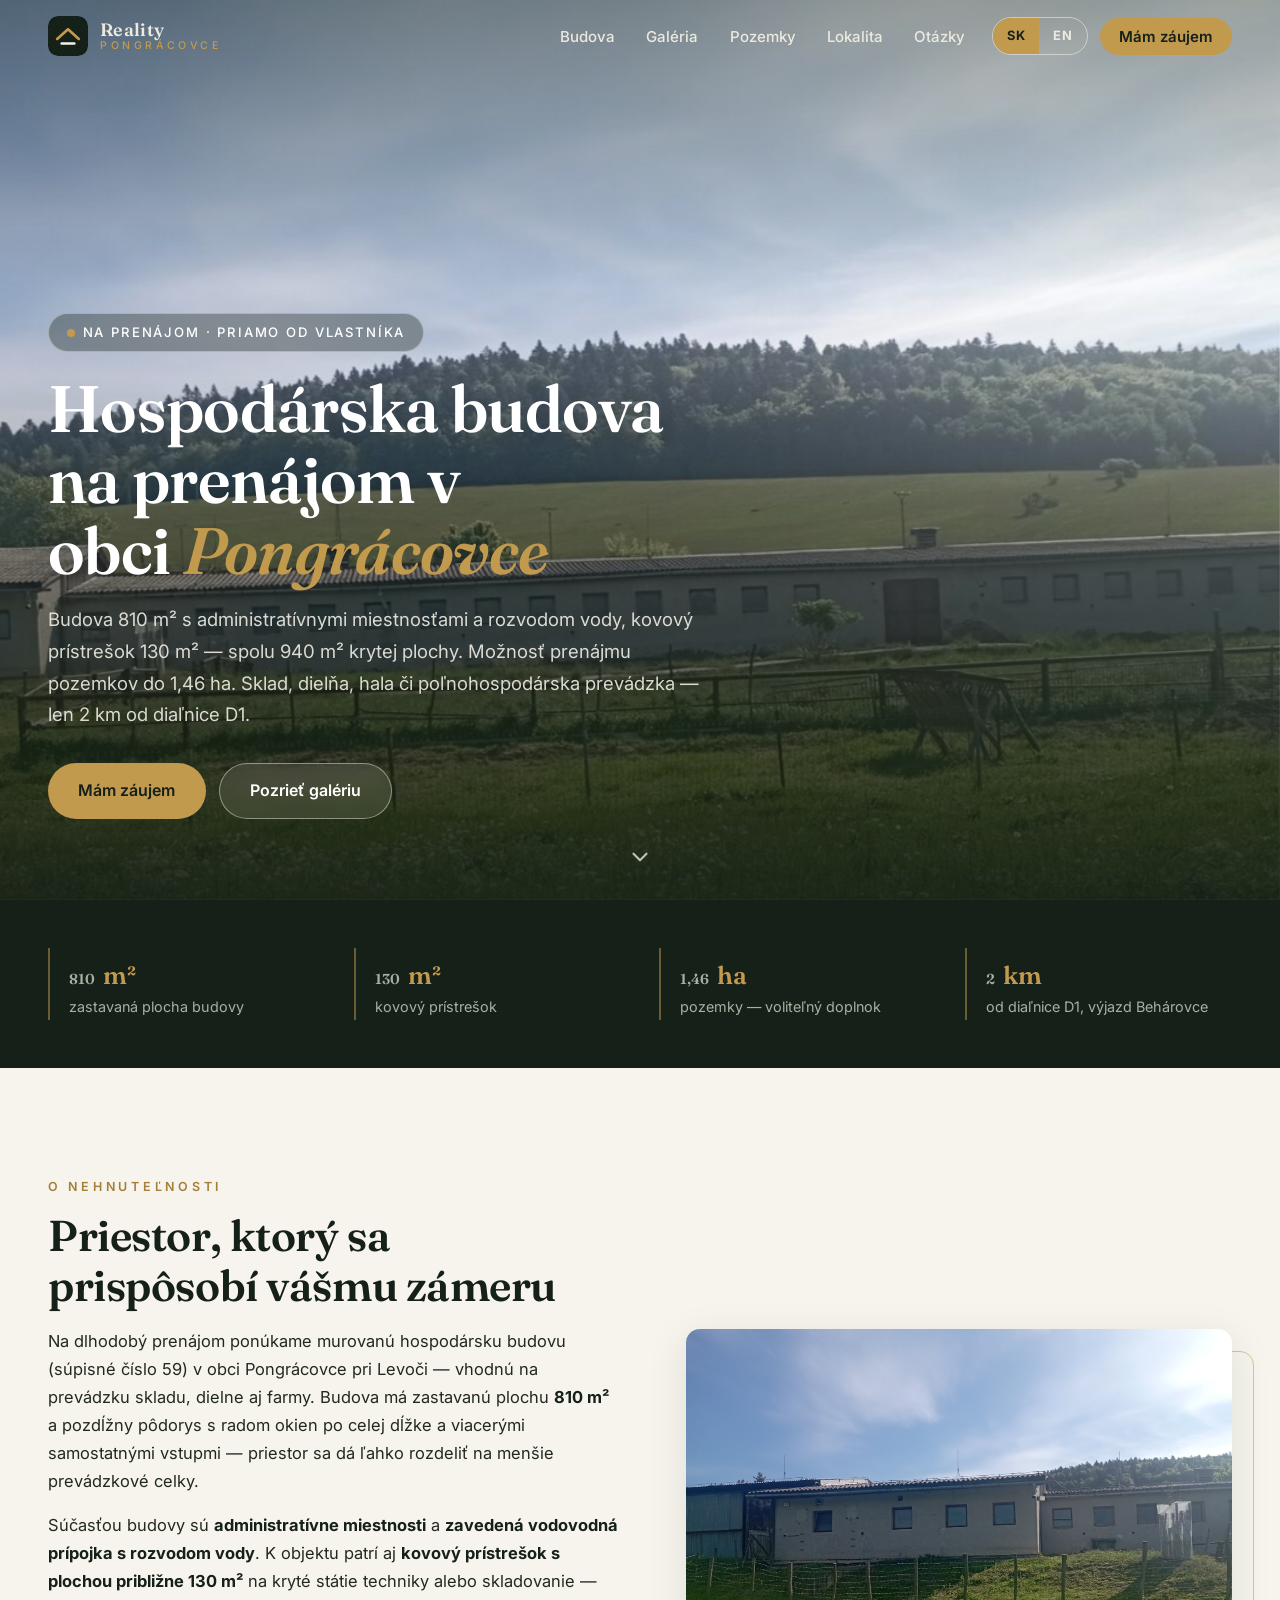
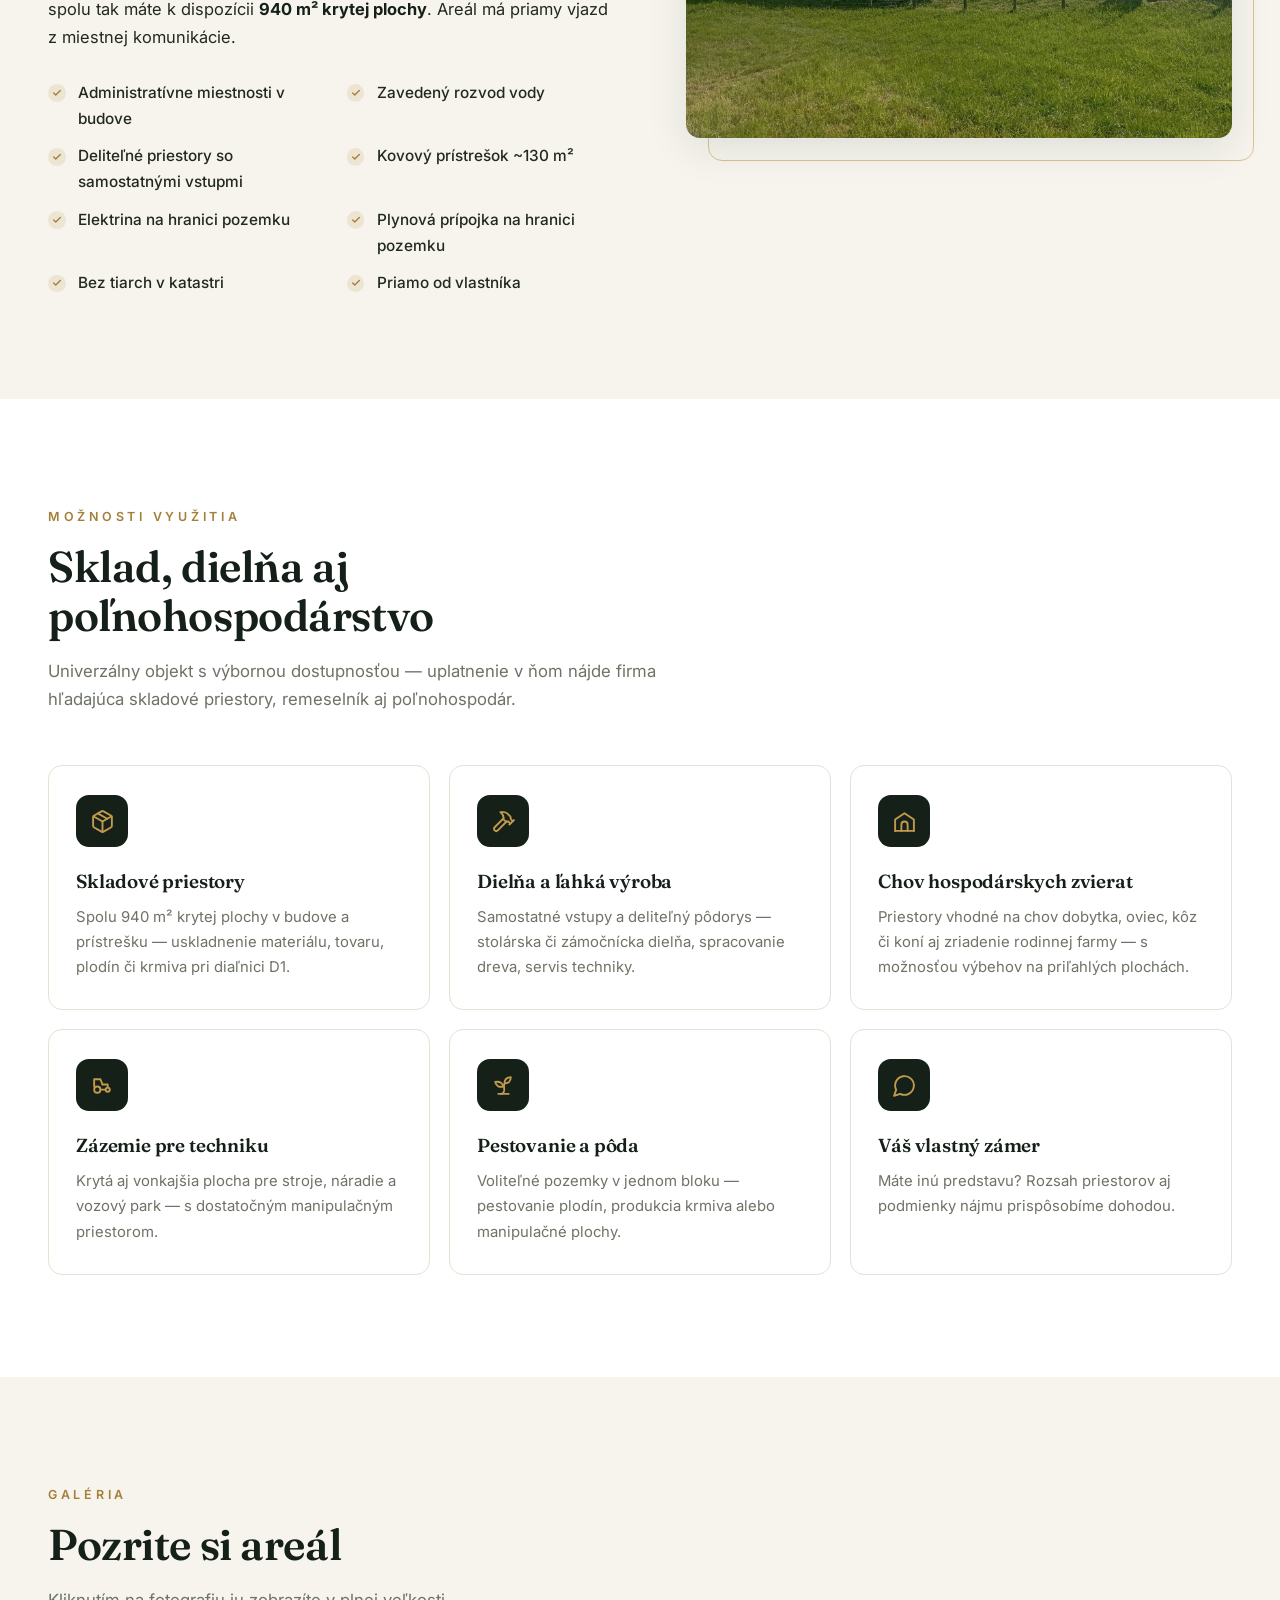
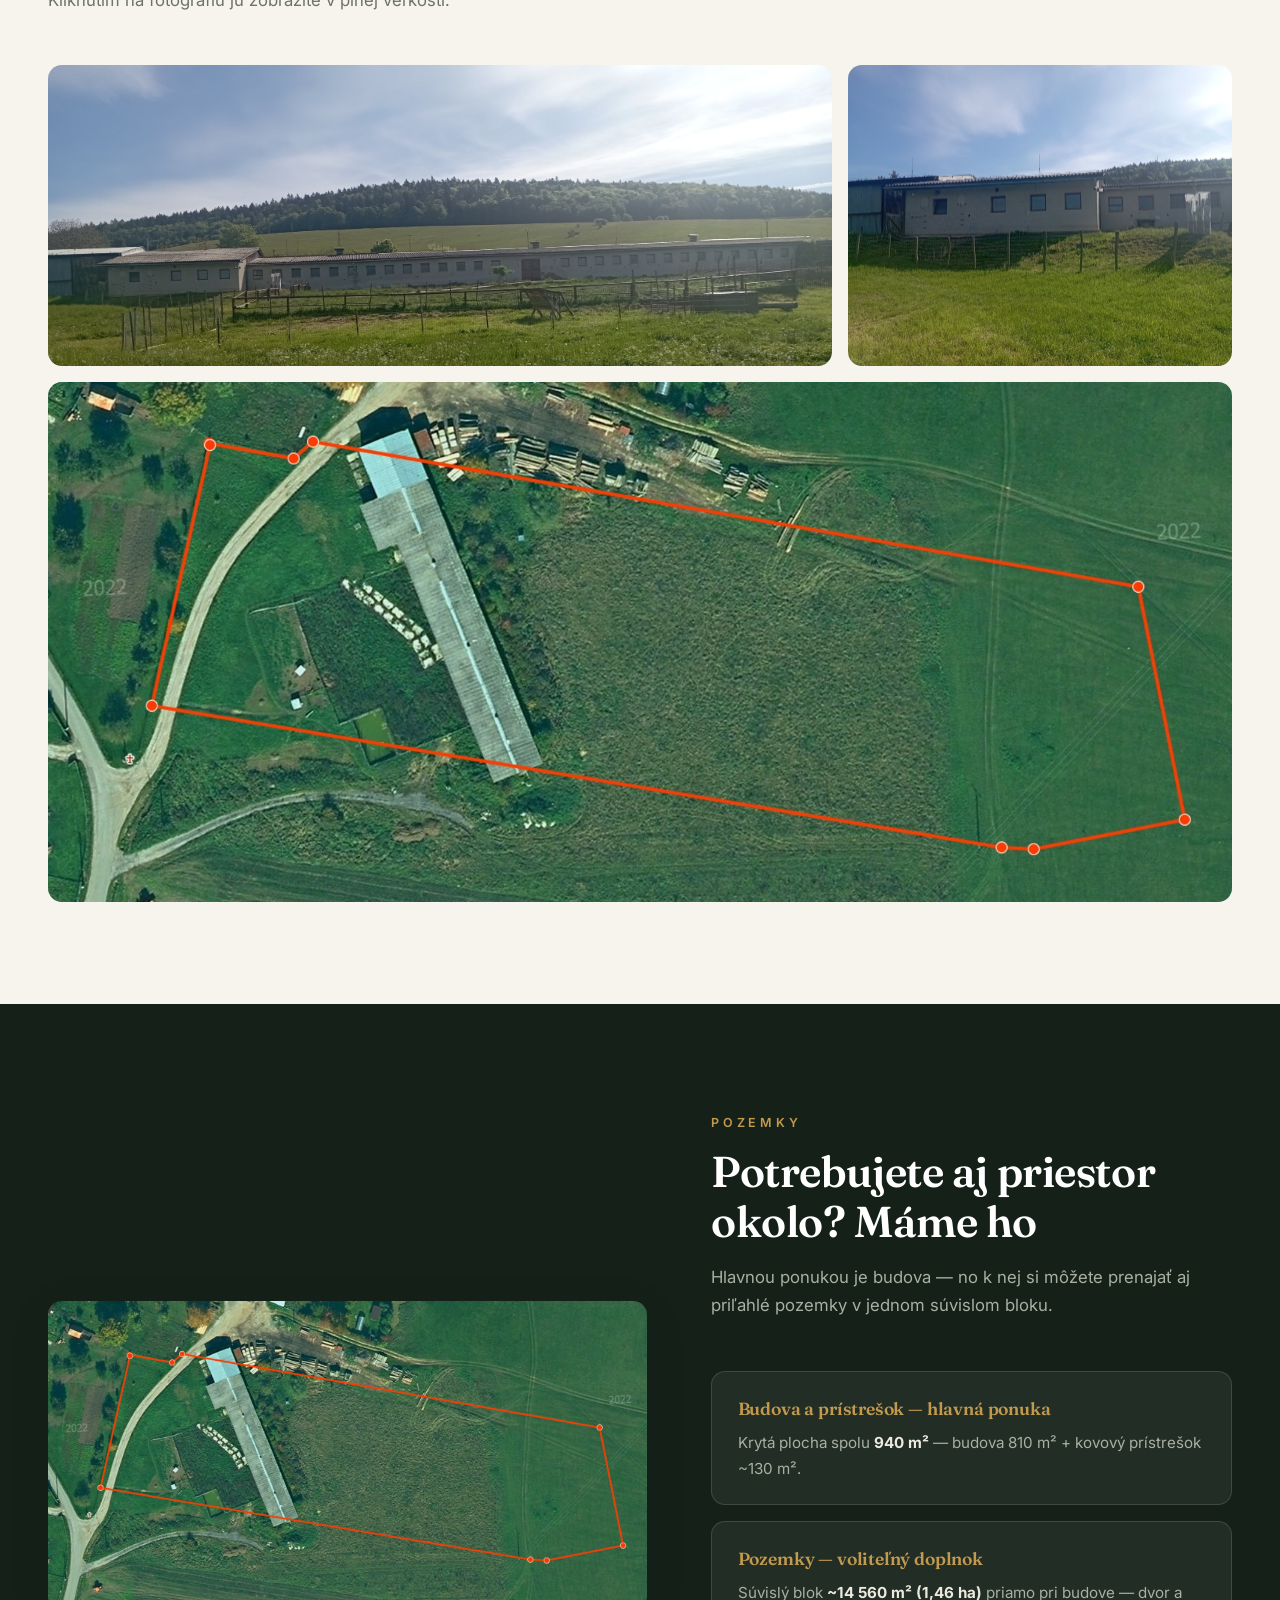
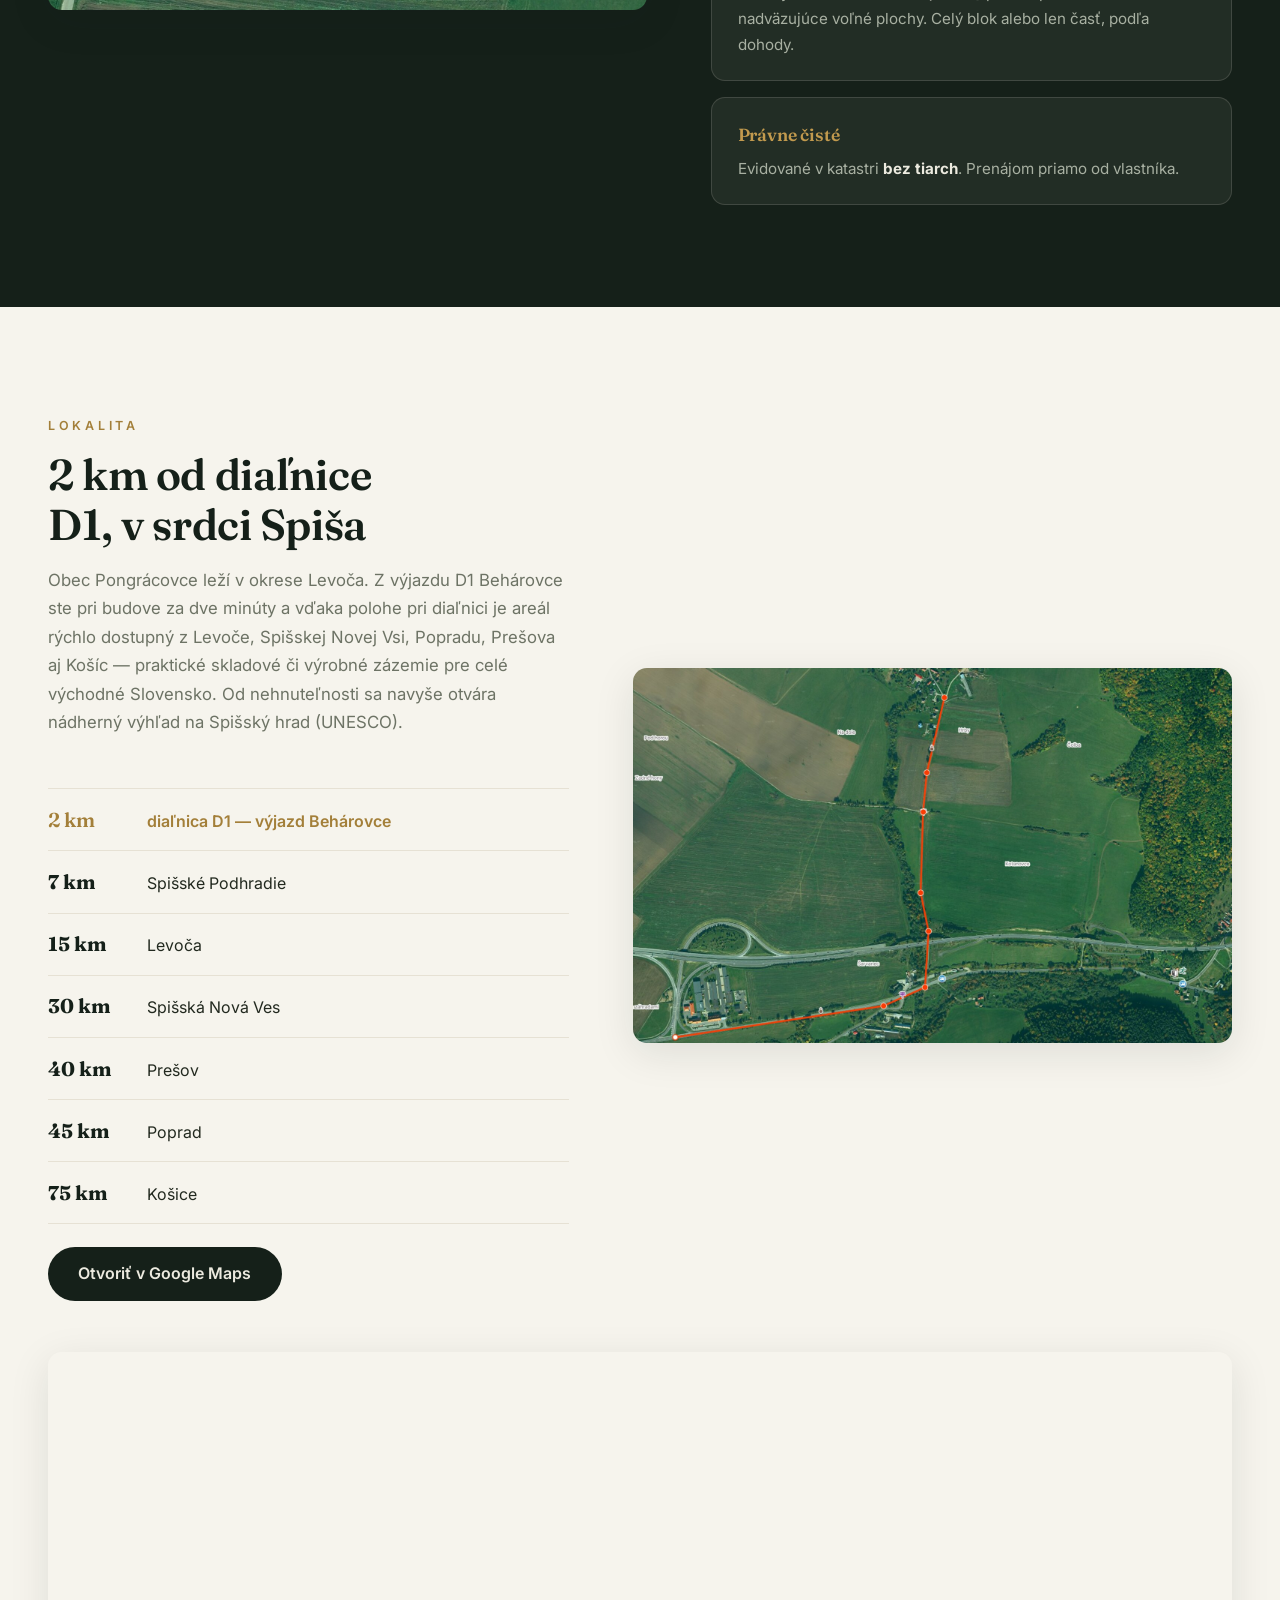
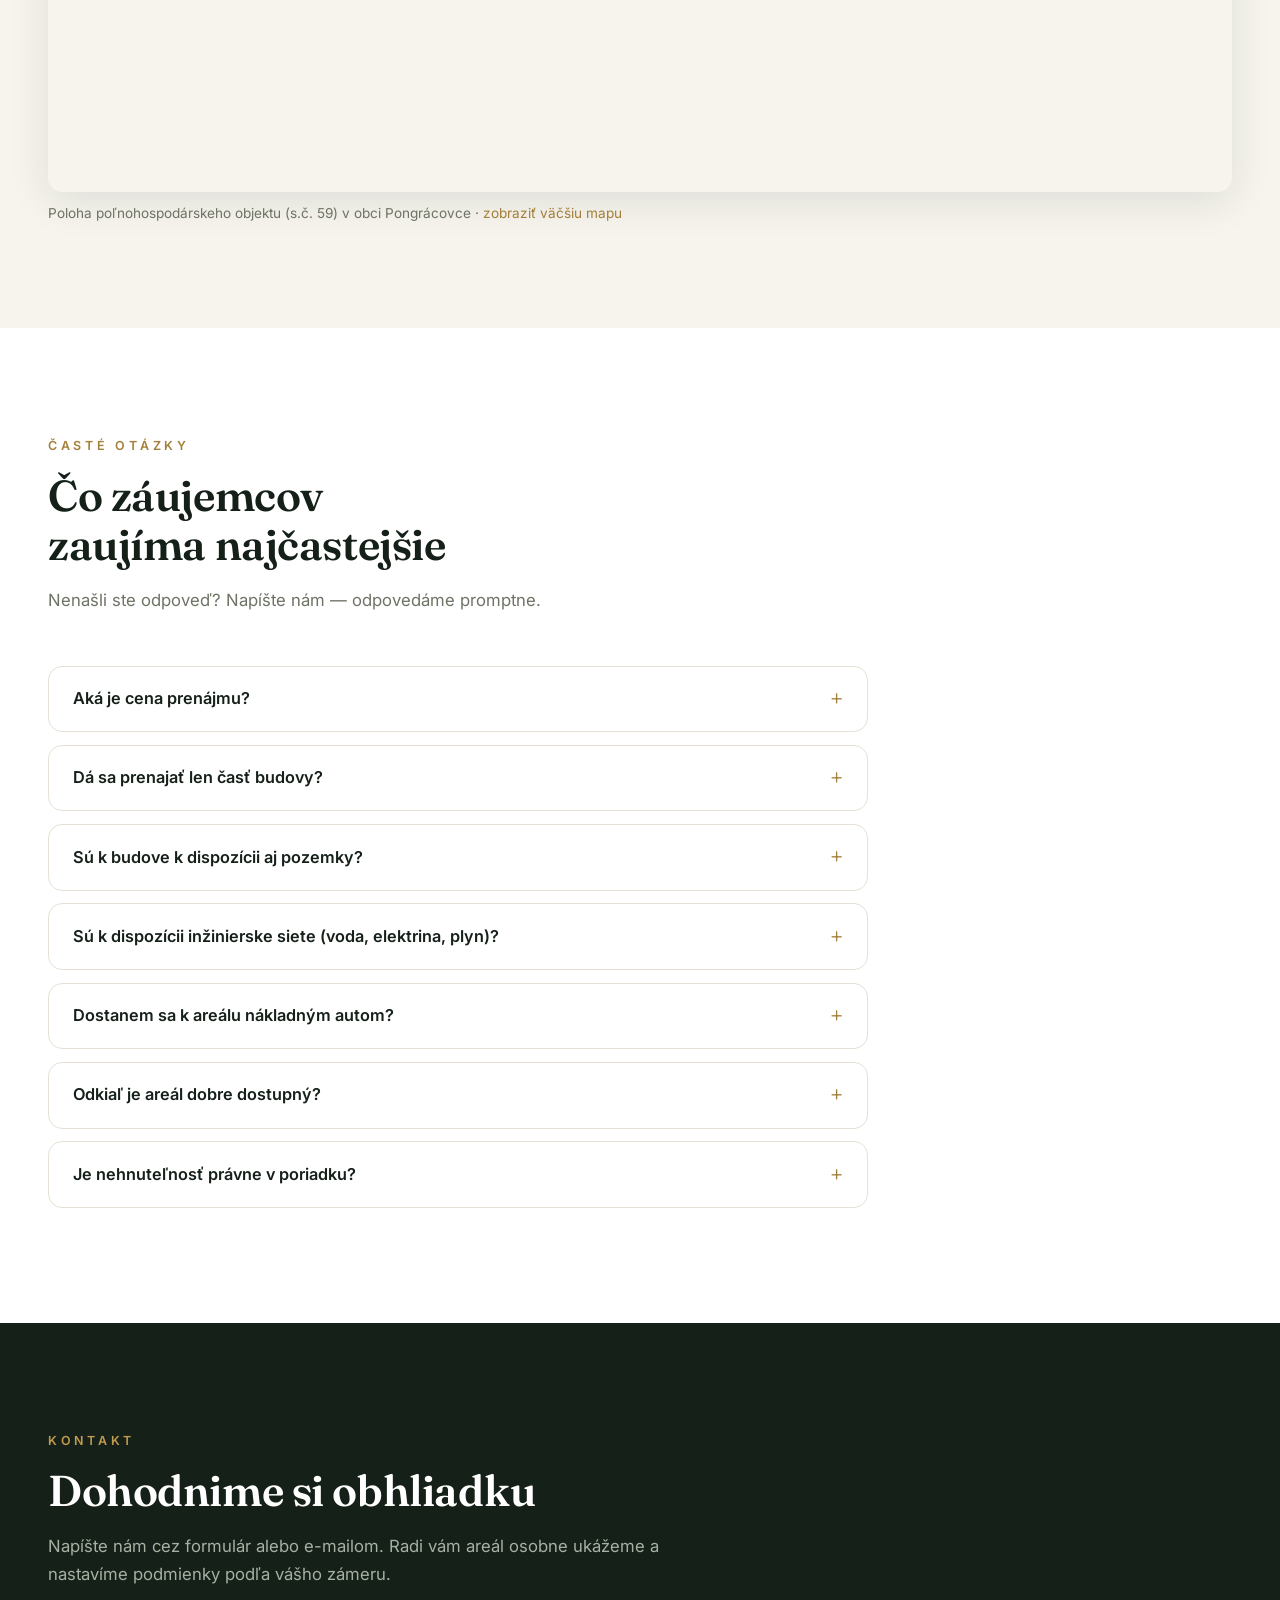
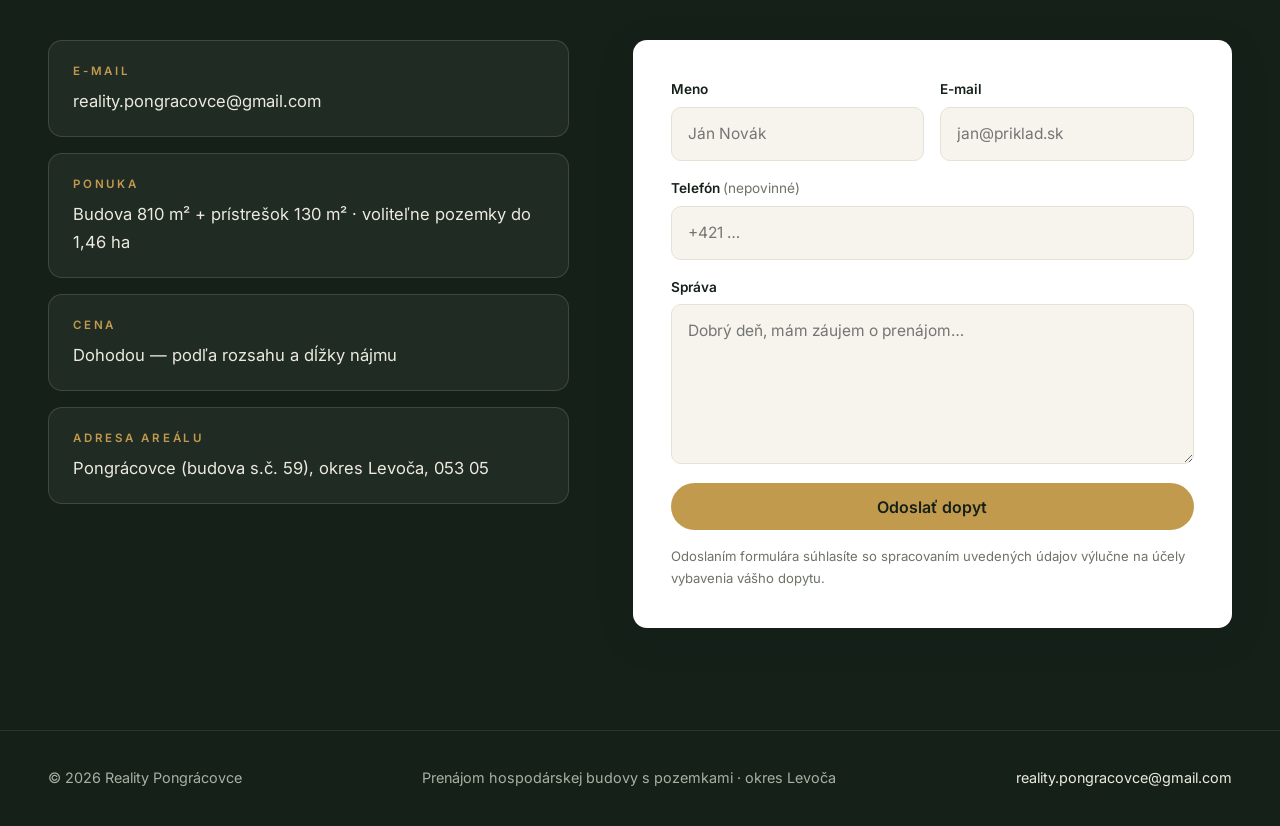
==== commit 2c9ca875: "SEO: farma ako využitie, región a mestá v textoch, nová FAQ o dostupnosti - titulok a meta popis: sk" ====
--- a/index.html
+++ b/index.html
@@ -3,8 +3,8 @@
 <head>
   <meta charset="UTF-8">
   <meta name="viewport" content="width=device-width, initial-scale=1.0">
-  <title>Prenájom hospodárskej budovy s pozemkami | Pongrácovce, okres Levoča — 2 km od D1</title>
-  <meta name="description" content="Hospodárska budova na prenájom v obci Pongrácovce (okres Levoča, Spiš) — budova 810 m² a prístrešok 130 m², spolu 940 m² krytej plochy, administratívne miestnosti a rozvod vody. Vhodná ako sklad, dielňa, hala či priestor pre poľnohospodárstvo. Len 2 km od diaľnice D1, priamo od vlastníka.">
+  <title>Prenájom hospodárskej budovy — sklad, dielňa, farma | Pongrácovce pri Levoči, Spiš — 2 km od D1</title>
+  <meta name="description" content="Hospodárska budova na prenájom — 810 m² + prístrešok 130 m², spolu 940 m² krytej plochy, administratívne miestnosti a rozvod vody. Vhodná ako sklad, dielňa, hala či farma. Spiš, východné Slovensko — 2 km od diaľnice D1, dostupná z Levoče, Popradu, Prešova aj Košíc. Priamo od vlastníka.">
   <link rel="canonical" href="https://reality-pongracovce.github.io/">
   <link rel="alternate" hreflang="sk" href="https://reality-pongracovce.github.io/">
   <link rel="alternate" hreflang="en" href="https://reality-pongracovce.github.io/en/">
@@ -15,8 +15,8 @@
   <link rel="apple-touch-icon" href="obrazky/apple-touch-icon.png">
   <meta property="og:type" content="website">
   <meta property="og:url" content="https://reality-pongracovce.github.io/">
-  <meta property="og:title" content="Prenájom hospodárskej budovy s pozemkami — Pongrácovce, 2 km od D1">
-  <meta property="og:description" content="Budova 810 m² + prístrešok 130 m² — spolu 940 m² krytej plochy, možnosť pozemkov ~1,46 ha. Sklad, dielňa, hala či poľnohospodárstvo. Priamo od vlastníka.">
+  <meta property="og:title" content="Prenájom hospodárskej budovy — sklad, dielňa, farma | Pongrácovce, 2 km od D1">
+  <meta property="og:description" content="Budova 810 m² + prístrešok 130 m² — spolu 940 m² krytej plochy, možnosť pozemkov ~1,46 ha. Sklad, dielňa, hala či farma. Priamo od vlastníka.">
   <meta property="og:image" content="https://reality-pongracovce.github.io/obrazky/hospodarska-budova-panorama.jpg">
   <meta property="og:locale" content="sk_SK">
   <link rel="preconnect" href="https://fonts.googleapis.com">
@@ -69,6 +69,11 @@
       },
       {
         "@type": "Question",
+        "name": "Odkiaľ je areál dobre dostupný?",
+        "acceptedAnswer": { "@type": "Answer", "text": "Areál leží 2 km od diaľnice D1 (výjazd Behárovce), takže je rýchlo dostupný z celého regiónu Spiš aj východného Slovenska — z Levoče (15 km), Spišskej Novej Vsi (30 km), Prešova (40 km), Popradu (45 km) i Košíc (75 km)." }
+      },
+      {
+        "@type": "Question",
         "name": "Je nehnuteľnosť právne v poriadku?",
         "acceptedAnswer": { "@type": "Answer", "text": "Áno, nehnuteľnosti sú v katastri evidované bez tiarch a prenajímate si priamo od vlastníka." }
       }
@@ -136,7 +141,7 @@
     <div class="reveal">
       <span class="kicker">O nehnuteľnosti</span>
       <h2>Priestor, ktorý sa prispôsobí vášmu zámeru</h2>
-      <p>Na dlhodobý prenájom ponúkame murovanú hospodársku budovu (súpisné číslo 59) v obci Pongrácovce v okrese Levoča. Budova má zastavanú plochu <strong>810 m²</strong> a pozdĺžny pôdorys s radom okien po celej dĺžke a viacerými samostatnými vstupmi — priestor sa dá ľahko rozdeliť na menšie prevádzkové celky.</p>
+      <p>Na dlhodobý prenájom ponúkame murovanú hospodársku budovu (súpisné číslo 59) v obci Pongrácovce pri Levoči — vhodnú na prevádzku skladu, dielne aj farmy. Budova má zastavanú plochu <strong>810 m²</strong> a pozdĺžny pôdorys s radom okien po celej dĺžke a viacerými samostatnými vstupmi — priestor sa dá ľahko rozdeliť na menšie prevádzkové celky.</p>
       <p>Súčasťou budovy sú <strong>administratívne miestnosti</strong> a <strong>zavedená vodovodná prípojka s rozvodom vody</strong>. K objektu patrí aj <strong>kovový prístrešok s plochou približne 130 m²</strong> na kryté státie techniky alebo skladovanie — spolu tak máte k dispozícii <strong>940 m² krytej plochy</strong>. Areál má priamy vjazd z miestnej komunikácie.</p>
       <ul class="checks">
         <li>Administratívne miestnosti v budove</li>
@@ -174,7 +179,7 @@
       <article class="use reveal reveal-d2">
         <div class="ic"><svg viewBox="0 0 24 24" fill="none" stroke="currentColor" stroke-width="1.8" stroke-linecap="round" stroke-linejoin="round"><path d="M3 21V10l9-6 9 6v11"/><path d="M3 21h18"/><path d="M9 21v-6a3 3 0 0 1 6 0v6"/></svg></div>
         <h3>Chov hospodárskych zvierat</h3>
-        <p>Priestory vhodné na chov dobytka, oviec, kôz či koní — s možnosťou výbehov na priľahlých plochách.</p>
+        <p>Priestory vhodné na chov dobytka, oviec, kôz či koní aj zriadenie rodinnej farmy — s možnosťou výbehov na priľahlých plochách.</p>
       </article>
       <article class="use reveal">
         <div class="ic"><svg viewBox="0 0 24 24" fill="none" stroke="currentColor" stroke-width="1.8" stroke-linecap="round" stroke-linejoin="round"><path d="M4 13V6h6l2 5"/><path d="M12 11h5v3"/><circle cx="7" cy="16" r="3"/><circle cx="17" cy="16" r="2"/><path d="M10 16h5"/></svg></div>
@@ -249,11 +254,12 @@
     <div>
       <span class="kicker reveal">Lokalita</span>
       <h2 class="reveal">2 km od diaľnice D1, v srdci Spiša</h2>
-      <p class="lead reveal">Obec Pongrácovce leží v okrese Levoča. Z výjazdu D1 Behárovce ste pri budove za dve minúty — ideálne pre logistiku, zásobovanie aj dochádzanie. Od nehnuteľnosti sa navyše otvára nádherný výhľad na Spišský hrad (UNESCO).</p>
+      <p class="lead reveal">Obec Pongrácovce leží v okrese Levoča. Z výjazdu D1 Behárovce ste pri budove za dve minúty a vďaka polohe pri diaľnici je areál rýchlo dostupný z Levoče, Spišskej Novej Vsi, Popradu, Prešova aj Košíc — praktické skladové či výrobné zázemie pre celé východné Slovensko. Od nehnuteľnosti sa navyše otvára nádherný výhľad na Spišský hrad (UNESCO).</p>
       <ul class="dist reveal">
         <li class="hl"><b>2 km</b> diaľnica D1 — výjazd Behárovce</li>
         <li><b>7 km</b> Spišské Podhradie</li>
         <li><b>15 km</b> Levoča</li>
+        <li><b>30 km</b> Spišská Nová Ves</li>
         <li><b>40 km</b> Prešov</li>
         <li><b>45 km</b> Poprad</li>
         <li><b>75 km</b> Košice</li>
@@ -299,6 +305,10 @@
       <details class="reveal">
         <summary>Dostanem sa k areálu nákladným autom?</summary>
         <div class="a">Áno. Areál má priamy vjazd z miestnej komunikácie s dostatočným manipulačným priestorom pre nákladné vozidlá a poľnohospodársku techniku. Diaľnica D1 (výjazd Behárovce) je vzdialená 2 km.</div>
+      </details>
+      <details class="reveal">
+        <summary>Odkiaľ je areál dobre dostupný?</summary>
+        <div class="a">Areál leží 2 km od diaľnice D1 (výjazd Behárovce), takže je rýchlo dostupný z celého regiónu Spiš aj východného Slovenska — z Levoče (15 km), Spišskej Novej Vsi (30 km), Prešova (40 km), Popradu (45 km) i Košíc (75 km).</div>
       </details>
       <details class="reveal">
         <summary>Je nehnuteľnosť právne v poriadku?</summary>
